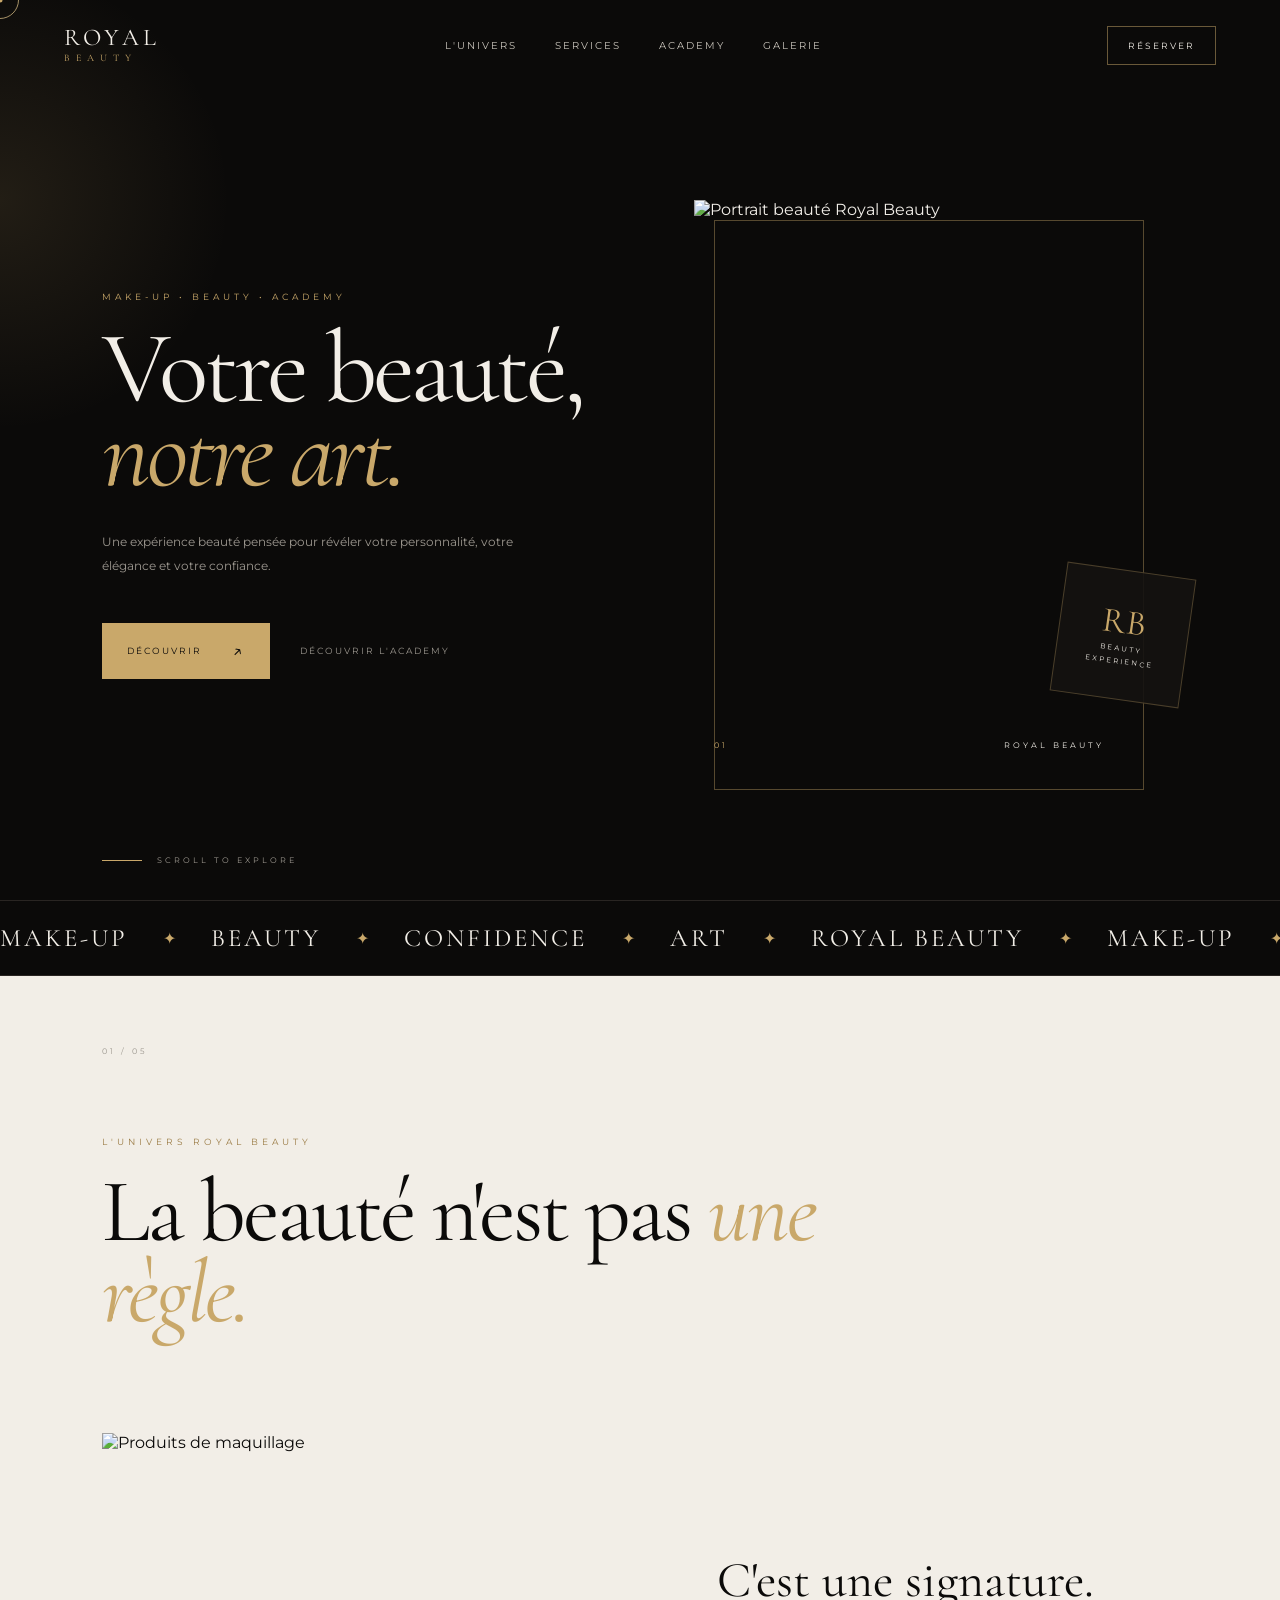
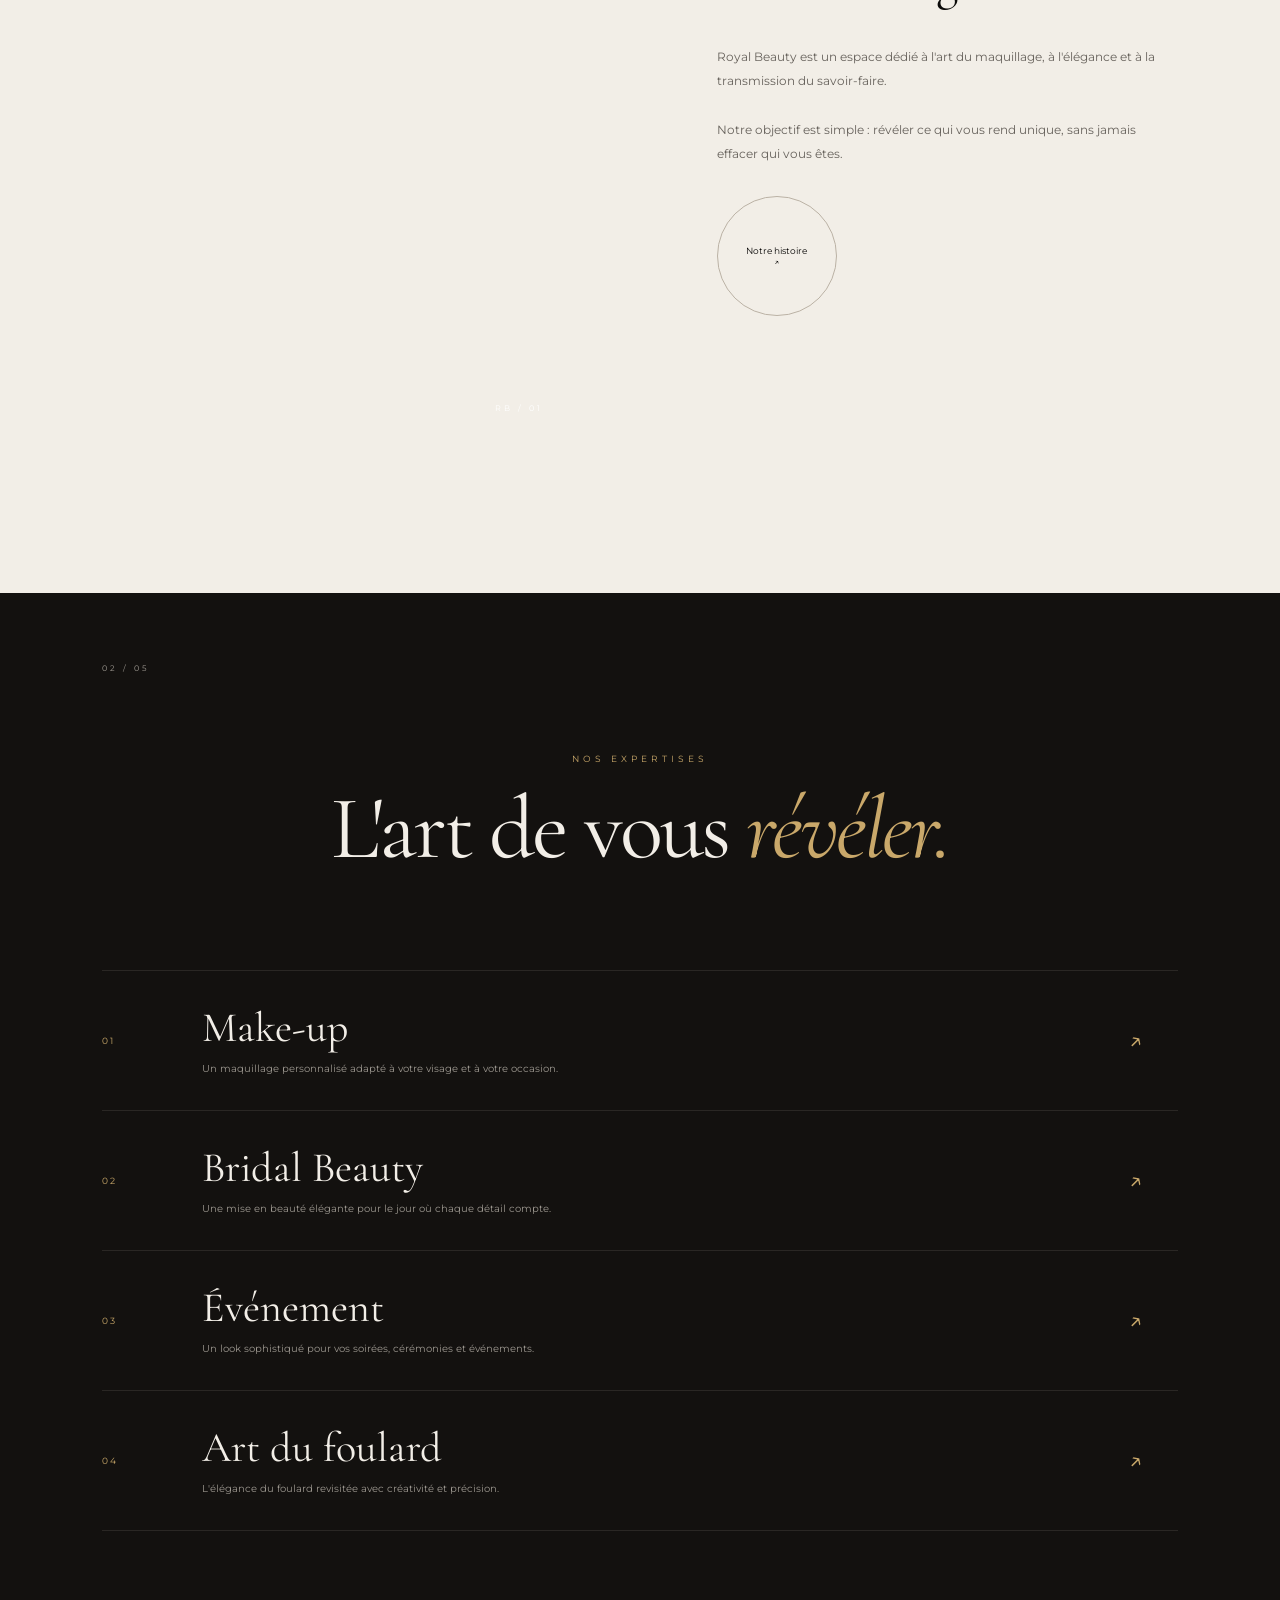
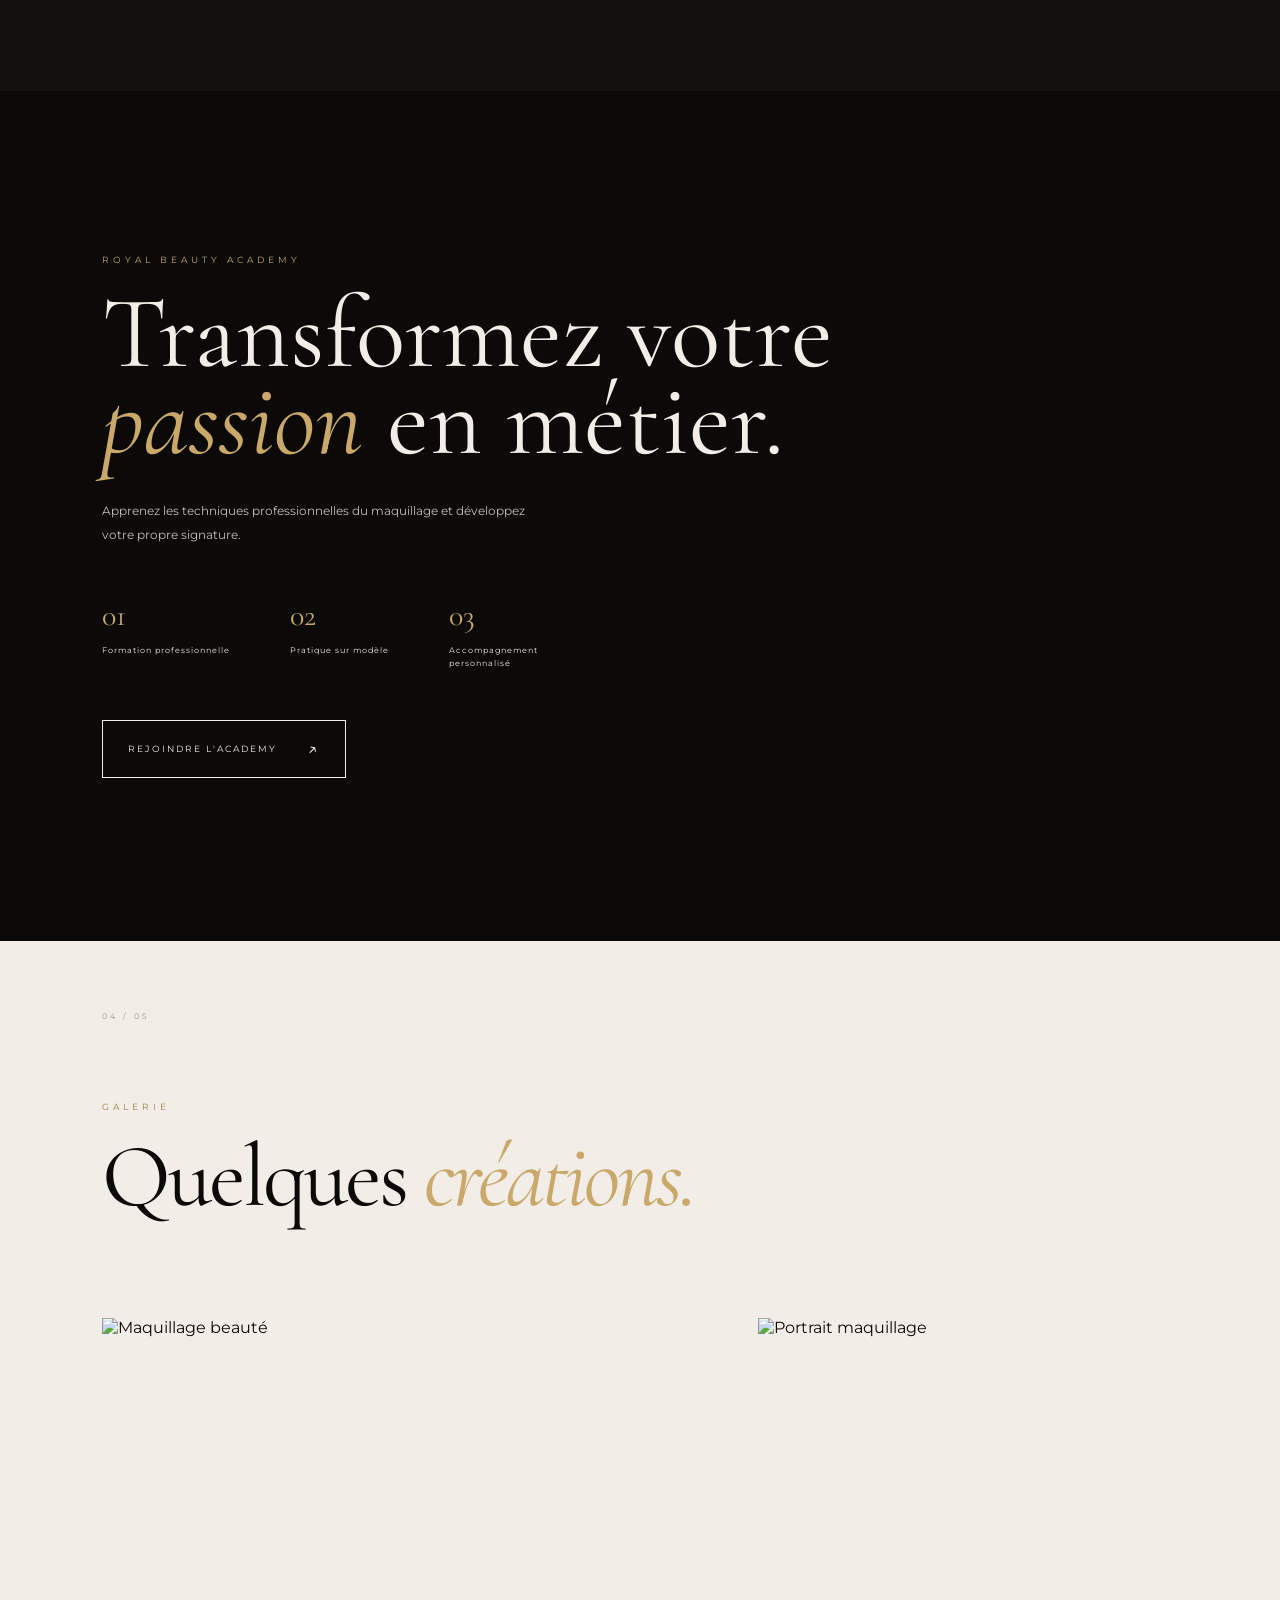
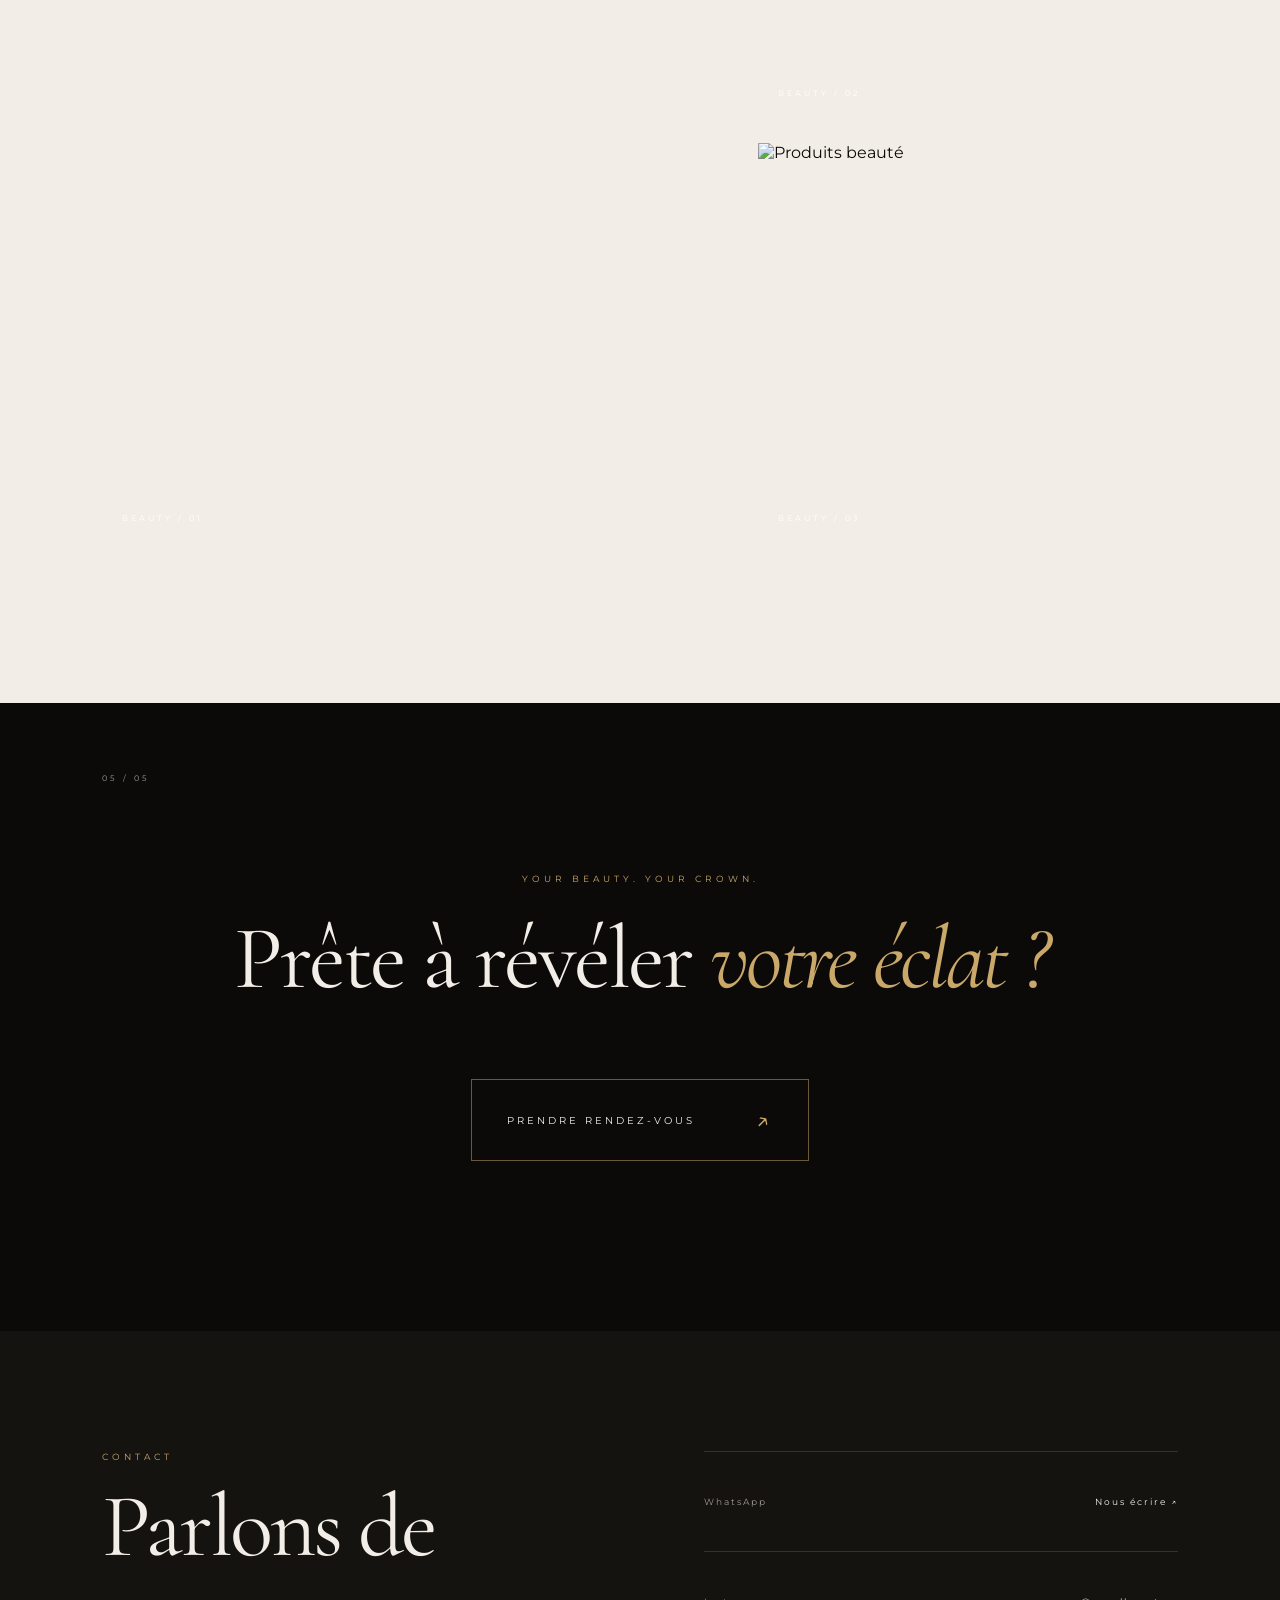
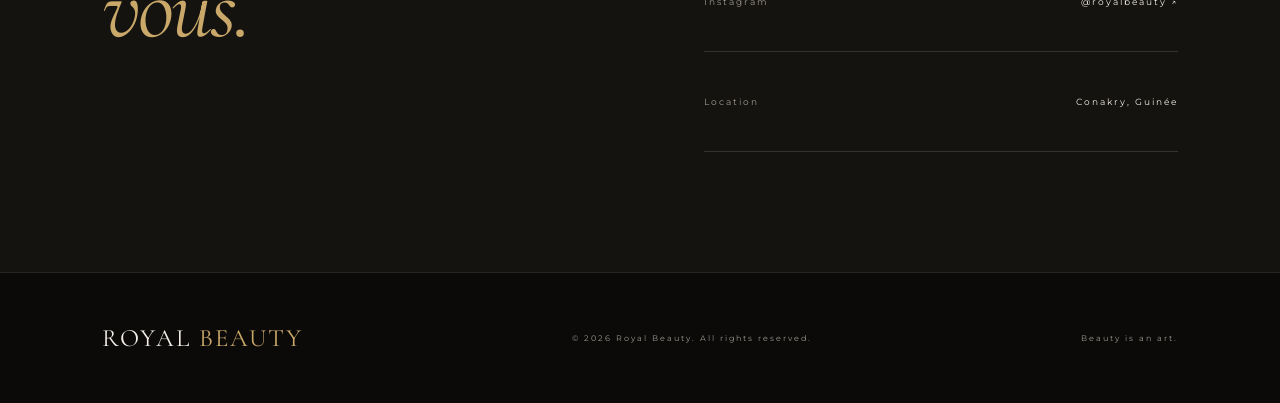
==== index.html @ 60457688 "Premier commit - Rouyal Beauty" ====
<!DOCTYPE html>
<html lang="fr">
<head>
    <meta charset="UTF-8">
    <meta name="viewport" content="width=device-width, initial-scale=1.0">

    <title>Royal Beauty — Beauty is an Art</title>
    <meta name="description" content="Royal Beauty — Make-up, beauté et formation professionnelle à Conakry.">

    <link rel="preconnect" href="https://fonts.googleapis.com">
    <link rel="preconnect" href="https://fonts.gstatic.com" crossorigin>

    <link href="https://fonts.googleapis.com/css2?family=Cormorant+Garamond:wght@400;500;600;700&family=Montserrat:wght@300;400;500;600&display=swap" rel="stylesheet">

    <link rel="stylesheet" href="style.css">
</head>

<body>

    <!-- CURSEUR -->
    <div class="cursor"></div>
    <div class="cursor-dot"></div>

    <!-- INTRO -->
    <div class="loader">
        <div class="loader-logo">ROYAL <span>BEAUTY</span></div>
        <div class="loader-line"></div>
        <p>BEAUTY IS AN ART</p>
    </div>

    <!-- NAVIGATION -->
    <header class="navbar">

        <a href="#home" class="logo">
            ROYAL
            <span>BEAUTY</span>
        </a>

        <nav>
            <a href="#univers">L'univers</a>
            <a href="#services">Services</a>
            <a href="#academy">Academy</a>
            <a href="#gallery">Galerie</a>
        </nav>

        <a href="#contact" class="nav-button">
            Réserver
        </a>

        <button class="menu-button" aria-label="Menu">
            <span></span>
            <span></span>
        </button>

    </header>

    <main>

        <!-- HERO -->
        <section class="hero" id="home">

            <div class="hero-glow"></div>

            <div class="hero-content">

                <p class="eyebrow">
                    MAKE-UP • BEAUTY • ACADEMY
                </p>

                <h1>
                    Votre beauté,
                    <em>notre art.</em>
                </h1>

                <p class="hero-description">
                    Une expérience beauté pensée pour révéler
                    votre personnalité, votre élégance et votre confiance.
                </p>

                <div class="hero-actions">
                    <a href="#services" class="button button-gold">
                        Découvrir
                        <span>↗</span>
                    </a>

                    <a href="#academy" class="text-link">
                        Découvrir l'Academy
                    </a>
                </div>

            </div>

            <div class="hero-visual">

                <div class="hero-image-wrapper">

                    <div class="image-frame"></div>

                    <img
                        src="https://images.unsplash.com/photo-1487412720507-e7ab37603c6f?auto=format&fit=crop&w=1200&q=85"
                        alt="Portrait beauté Royal Beauty"
                    >

                    <div class="image-label">
                        <span>01</span>
                        <span>ROYAL BEAUTY</span>
                    </div>

                </div>

                <div class="floating-card">
                    <span>RB</span>
                    <p>Beauty<br>Experience</p>
                </div>

            </div>

            <div class="scroll-indicator">
                <span></span>
                SCROLL TO EXPLORE
            </div>

        </section>


        <!-- MARQUEE -->
        <div class="marquee">

            <div class="marquee-track">
                <span>MAKE-UP</span>
                <i>✦</i>
                <span>BEAUTY</span>
                <i>✦</i>
                <span>CONFIDENCE</span>
                <i>✦</i>
                <span>ART</span>
                <i>✦</i>
                <span>ROYAL BEAUTY</span>
                <i>✦</i>

                <span>MAKE-UP</span>
                <i>✦</i>
                <span>BEAUTY</span>
                <i>✦</i>
                <span>CONFIDENCE</span>
                <i>✦</i>
                <span>ART</span>
                <i>✦</i>
            </div>

        </div>


        <!-- UNIVERS -->
        <section class="section universe" id="univers">

            <div class="section-number">01 / 05</div>

            <div class="section-heading">
                <p class="eyebrow">L'UNIVERS ROYAL BEAUTY</p>

                <h2>
                    La beauté n'est pas
                    <em>une règle.</em>
                </h2>
            </div>

            <div class="universe-grid">

                <div class="universe-image">
                    <img
                        src="https://images.unsplash.com/photo-1596462502278-27bfdc403348?auto=format&fit=crop&w=1000&q=85"
                        alt="Produits de maquillage"
                    >
                    <div class="image-number">RB / 01</div>
                </div>

                <div class="universe-text">

                    <p class="large-text">
                        C'est une signature.
                    </p>

                    <p>
                        Royal Beauty est un espace dédié à l'art du
                        maquillage, à l'élégance et à la transmission
                        du savoir-faire.
                    </p>

                    <p>
                        Notre objectif est simple : révéler ce qui vous
                        rend unique, sans jamais effacer qui vous êtes.
                    </p>

                    <a href="#contact" class="circle-link">
                        <span>Notre histoire</span>
                        ↗
                    </a>

                </div>

            </div>

        </section>


        <!-- SERVICES -->
        <section class="section services" id="services">

            <div class="section-number">02 / 05</div>

            <div class="section-heading centered">
                <p class="eyebrow">NOS EXPERTISES</p>

                <h2>
                    L'art de vous
                    <em>révéler.</em>
                </h2>
            </div>

            <div class="services-list">

                <article class="service">
                    <span class="service-number">01</span>

                    <div>
                        <h3>Make-up</h3>
                        <p>
                            Un maquillage personnalisé adapté à
                            votre visage et à votre occasion.
                        </p>
                    </div>

                    <span class="service-arrow">↗</span>
                </article>

                <article class="service">
                    <span class="service-number">02</span>

                    <div>
                        <h3>Bridal Beauty</h3>
                        <p>
                            Une mise en beauté élégante pour
                            le jour où chaque détail compte.
                        </p>
                    </div>

                    <span class="service-arrow">↗</span>
                </article>

                <article class="service">
                    <span class="service-number">03</span>

                    <div>
                        <h3>Événement</h3>
                        <p>
                            Un look sophistiqué pour vos soirées,
                            cérémonies et événements.
                        </p>
                    </div>

                    <span class="service-arrow">↗</span>
                </article>

                <article class="service">
                    <span class="service-number">04</span>

                    <div>
                        <h3>Art du foulard</h3>
                        <p>
                            L'élégance du foulard revisitée avec
                            créativité et précision.
                        </p>
                    </div>

                    <span class="service-arrow">↗</span>
                </article>

            </div>

        </section>


        <!-- ACADEMY -->
        <section class="academy" id="academy">

            <div class="academy-overlay"></div>

            <div class="academy-content">

                <p class="eyebrow">ROYAL BEAUTY ACADEMY</p>

                <h2>
                    Transformez votre
                    <em>passion</em> en métier.
                </h2>

                <p>
                    Apprenez les techniques professionnelles du
                    maquillage et développez votre propre signature.
                </p>

                <div class="academy-details">

                    <div>
                        <strong>01</strong>
                        <span>Formation professionnelle</span>
                    </div>

                    <div>
                        <strong>02</strong>
                        <span>Pratique sur modèle</span>
                    </div>

                    <div>
                        <strong>03</strong>
                        <span>Accompagnement personnalisé</span>
                    </div>

                </div>

                <a href="#contact" class="button button-light">
                    Rejoindre l'Academy
                    <span>↗</span>
                </a>

            </div>

        </section>


        <!-- GALERIE -->
        <section class="section gallery" id="gallery">

            <div class="section-number">04 / 05</div>

            <div class="section-heading">

                <p class="eyebrow">GALERIE</p>

                <h2>
                    Quelques
                    <em>créations.</em>
                </h2>

            </div>

            <div class="gallery-grid">

                <div class="gallery-item large">
                    <img
                        src="https://images.unsplash.com/photo-1526045478516-99145907023c?auto=format&fit=crop&w=1200&q=85"
                        alt="Maquillage beauté"
                    >
                    <span>BEAUTY / 01</span>
                </div>

                <div class="gallery-item">
                    <img
                        src="https://images.unsplash.com/photo-1487412912498-0447578fcca8?auto=format&fit=crop&w=800&q=85"
                        alt="Portrait maquillage"
                    >
                    <span>BEAUTY / 02</span>
                </div>

                <div class="gallery-item">
                    <img
                        src="https://images.unsplash.com/photo-1516975080664-ed2fc6a32937?auto=format&fit=crop&w=800&q=85"
                        alt="Produits beauté"
                    >
                    <span>BEAUTY / 03</span>
                </div>

            </div>

        </section>


        <!-- CTA -->
        <section class="final-cta">

            <div class="section-number">05 / 05</div>

            <p class="eyebrow">YOUR BEAUTY. YOUR CROWN.</p>

            <h2>
                Prête à révéler
                <em>votre éclat ?</em>
            </h2>

            <a href="#contact" class="huge-button">
                PRENDRE RENDEZ-VOUS
                <span>↗</span>
            </a>

        </section>


        <!-- CONTACT -->
        <section class="contact" id="contact">

            <div>

                <p class="eyebrow">CONTACT</p>

                <h2>
                    Parlons de
                    <em>vous.</em>
                </h2>

            </div>

            <div class="contact-info">

                <a href="https://wa.me/" class="contact-line">
                    <span>WhatsApp</span>
                    <strong>Nous écrire ↗</strong>
                </a>

                <a href="#" class="contact-line">
                    <span>Instagram</span>
                    <strong>@royalbeauty ↗</strong>
                </a>

                <div class="contact-line">
                    <span>Location</span>
                    <strong>Conakry, Guinée</strong>
                </div>

            </div>

        </section>

    </main>


    <!-- FOOTER -->
    <footer>

        <div class="footer-logo">
            ROYAL <span>BEAUTY</span>
        </div>

        <p>
            © 2026 Royal Beauty. All rights reserved.
        </p>

        <p>
            Beauty is an art.
        </p>

    </footer>


    <script src="script.js"></script>

</body>
</html>
---- style.css ----
/* =========================================
   ROYAL BEAUTY
   PREMIUM WEBSITE
========================================= */

:root {
    --black: #0b0a09;
    --black-soft: #13110f;
    --cream: #f2eee7;
    --gold: #c9a86a;
    --gold-light: #e5c98e;
    --gray: #9d9890;

    --serif: "Cormorant Garamond", serif;
    --sans: "Montserrat", sans-serif;
}

* {
    margin: 0;
    padding: 0;
    box-sizing: border-box;
}

html {
    scroll-behavior: smooth;
}

body {
    background: var(--black);
    color: var(--cream);
    font-family: var(--sans);
    overflow-x: hidden;
}

body.loaded {
    overflow-x: hidden;
}

img {
    width: 100%;
    display: block;
    object-fit: cover;
}

a {
    color: inherit;
    text-decoration: none;
}

button {
    font-family: inherit;
}


/* =========================================
   LOADER
========================================= */

.loader {
    position: fixed;
    inset: 0;
    background: var(--black);
    z-index: 9999;

    display: flex;
    flex-direction: column;
    justify-content: center;
    align-items: center;

    transition:
        opacity 1s ease,
        visibility 1s ease;
}

.loader.hidden {
    opacity: 0;
    visibility: hidden;
}

.loader-logo {
    font-family: var(--serif);
    font-size: clamp(40px, 7vw, 80px);
    letter-spacing: 8px;
}

.loader-logo span {
    color: var(--gold);
}

.loader-line {
    width: 0;
    height: 1px;
    background: var(--gold);
    margin: 25px 0;
    animation: loaderLine 1.5s ease forwards;
}

.loader p {
    font-size: 9px;
    letter-spacing: 5px;
    color: var(--gray);
}

@keyframes loaderLine {
    to {
        width: 180px;
    }
}


/* =========================================
   CURSOR
========================================= */

.cursor,
.cursor-dot {
    position: fixed;
    pointer-events: none;
    z-index: 10000;
    transform: translate(-50%, -50%);
}

.cursor {
    width: 38px;
    height: 38px;
    border: 1px solid rgba(229, 201, 142, .7);
    border-radius: 50%;
    transition:
        width .3s ease,
        height .3s ease,
        background .3s ease;
}

.cursor-dot {
    width: 5px;
    height: 5px;
    background: var(--gold);
    border-radius: 50%;
}

.cursor.active {
    width: 70px;
    height: 70px;
    background: rgba(201, 168, 106, .08);
}


/* =========================================
   NAVBAR
========================================= */

.navbar {
    position: fixed;
    top: 0;
    left: 0;

    width: 100%;
    height: 90px;

    padding: 0 5vw;

    display: flex;
    align-items: center;
    justify-content: space-between;

    z-index: 1000;

    transition:
        background .4s ease,
        backdrop-filter .4s ease;
}

.navbar.scrolled {
    background: rgba(11, 10, 9, .8);
    backdrop-filter: blur(15px);
}

.logo {
    font-family: var(--serif);
    font-size: 24px;
    letter-spacing: 4px;
    line-height: .8;
}

.logo span {
    display: block;
    font-size: 10px;
    letter-spacing: 6px;
    color: var(--gold);
    margin-top: 7px;
}

.navbar nav {
    display: flex;
    gap: 38px;
}

.navbar nav a {
    position: relative;
    font-size: 10px;
    letter-spacing: 2px;
    text-transform: uppercase;
    color: #c9c4bb;
}

.navbar nav a::after {
    content: "";
    position: absolute;
    left: 0;
    bottom: -8px;
    width: 0;
    height: 1px;
    background: var(--gold);
    transition: width .3s ease;
}

.navbar nav a:hover::after {
    width: 100%;
}

.nav-button {
    border: 1px solid rgba(201, 168, 106, .5);
    padding: 13px 20px;
    font-size: 9px;
    letter-spacing: 2px;
    text-transform: uppercase;
    transition: .3s;
}

.nav-button:hover {
    background: var(--gold);
    color: var(--black);
}

.menu-button {
    display: none;
    border: 0;
    background: none;
}

.menu-button span {
    display: block;
    width: 28px;
    height: 1px;
    background: var(--cream);
    margin: 7px;
}


/* =========================================
   HERO
========================================= */

.hero {
    position: relative;
    min-height: 100vh;
    padding: 140px 8vw 70px;

    display: grid;
    grid-template-columns: 1fr 1fr;
    align-items: center;

    overflow: hidden;
}

.hero-glow {
    position: absolute;
    width: 500px;
    height: 500px;
    border-radius: 50%;

    background: radial-gradient(
        circle,
        rgba(201, 168, 106, .12),
        transparent 65%
    );

    pointer-events: none;
    transform: translate(-50%, -50%);
}

.hero-content {
    position: relative;
    z-index: 2;
    max-width: 650px;
}

.eyebrow {
    font-size: 9px;
    letter-spacing: 4px;
    color: var(--gold);
    text-transform: uppercase;
}

.hero h1 {
    margin-top: 25px;

    font-family: var(--serif);
    font-size: clamp(70px, 8vw, 125px);
    font-weight: 400;
    line-height: .82;
    letter-spacing: -4px;
}

.hero h1 em,
h2 em {
    color: var(--gold);
    font-weight: 400;
}

.hero-description {
    max-width: 430px;
    margin-top: 35px;

    font-size: 12px;
    line-height: 2;
    color: var(--gray);
}

.hero-actions {
    margin-top: 45px;

    display: flex;
    align-items: center;
    gap: 30px;
}

.button {
    display: inline-flex;
    align-items: center;
    gap: 30px;

    padding: 17px 25px;

    font-size: 9px;
    letter-spacing: 2px;
    text-transform: uppercase;

    transition: .4s ease;
}

.button span {
    font-size: 18px;
}

.button-gold {
    background: var(--gold);
    color: var(--black);
}

.button-gold:hover {
    background: var(--gold-light);
    transform: translateY(-5px);
}

.text-link {
    font-size: 9px;
    letter-spacing: 2px;
    text-transform: uppercase;
    color: var(--gray);
}

.hero-visual {
    position: relative;
    display: flex;
    justify-content: center;
}

.hero-image-wrapper {
    position: relative;
    width: min(430px, 80%);
}

.hero-image-wrapper img {
    height: 570px;
    filter: saturate(.85);
}

.image-frame {
    position: absolute;
    inset: 20px -20px -20px 20px;
    border: 1px solid rgba(201, 168, 106, .4);
    z-index: -1;
}

.image-label {
    position: absolute;
    bottom: 20px;
    left: 20px;
    right: 20px;

    display: flex;
    justify-content: space-between;

    font-size: 8px;
    letter-spacing: 3px;
}

.image-label span:first-child {
    color: var(--gold);
}

.floating-card {
    position: absolute;
    bottom: 70px;
    right: -10px;

    width: 130px;
    height: 130px;

    background: rgba(20, 18, 16, .9);
    border: 1px solid rgba(201, 168, 106, .3);

    display: flex;
    flex-direction: column;
    justify-content: center;
    align-items: center;

    transform: rotate(8deg);
}

.floating-card span {
    font-family: var(--serif);
    font-size: 35px;
    color: var(--gold);
}

.floating-card p {
    text-align: center;
    font-size: 7px;
    letter-spacing: 2px;
    text-transform: uppercase;
    line-height: 1.8;
}

.scroll-indicator {
    position: absolute;
    bottom: 35px;
    left: 8vw;

    display: flex;
    align-items: center;
    gap: 15px;

    font-size: 8px;
    letter-spacing: 3px;
    color: var(--gray);
}

.scroll-indicator span {
    width: 40px;
    height: 1px;
    background: var(--gold);
}


/* =========================================
   MARQUEE
========================================= */

.marquee {
    border-top: 1px solid #292522;
    border-bottom: 1px solid #292522;

    padding: 22px 0;
    overflow: hidden;
}

.marquee-track {
    width: max-content;

    display: flex;
    align-items: center;
    gap: 35px;

    animation: marquee 25s linear infinite;
}

.marquee span {
    font-family: var(--serif);
    font-size: 25px;
    letter-spacing: 3px;
    white-space: nowrap;
}

.marquee i {
    color: var(--gold);
    font-style: normal;
}

@keyframes marquee {
    from {
        transform: translateX(0);
    }

    to {
        transform: translateX(-50%);
    }
}


/* =========================================
   SECTIONS
========================================= */

.section {
    position: relative;
    padding: 160px 8vw;
}

.section-number {
    position: absolute;
    top: 70px;
    left: 8vw;

    font-size: 8px;
    letter-spacing: 3px;
    color: var(--gray);
}

.section-heading {
    max-width: 750px;
}

.section-heading.centered {
    margin: auto;
    text-align: center;
}

.section-heading h2,
.final-cta h2,
.contact h2 {
    margin-top: 25px;

    font-family: var(--serif);
    font-size: clamp(55px, 7vw, 100px);
    font-weight: 400;
    line-height: .9;
    letter-spacing: -3px;
}


/* =========================================
   UNIVERSE
========================================= */

.universe {
    background: var(--cream);
    color: var(--black);
}

.universe .eyebrow {
    color: #9b7c45;
}

.universe-grid {
    margin-top: 100px;

    display: grid;
    grid-template-columns: 1fr 1fr;
    gap: 12vw;
    align-items: center;
}

.universe-image {
    position: relative;
}

.universe-image img {
    height: 600px;
}

.image-number {
    position: absolute;
    bottom: 20px;
    right: 20px;

    color: white;
    font-size: 8px;
    letter-spacing: 3px;
}

.universe-text {
    max-width: 450px;
}

.large-text {
    font-family: var(--serif);
    font-size: 50px;
    margin-bottom: 35px;
}

.universe-text > p:not(.large-text) {
    font-size: 12px;
    line-height: 2;
    color: #67625c;
    margin-bottom: 25px;
}

.circle-link {
    margin-top: 30px;

    width: 120px;
    height: 120px;
    border-radius: 50%;

    border: 1px solid #bbb2a5;

    display: flex;
    flex-direction: column;
    align-items: center;
    justify-content: center;

    font-size: 9px;
    text-align: center;

    transition: .4s;
}

.circle-link:hover {
    background: var(--black);
    color: var(--cream);
    border-color: var(--black);
}


/* =========================================
   SERVICES
========================================= */

.services {
    background: var(--black-soft);
}

.services-list {
    margin-top: 100px;
    border-top: 1px solid #2a2724;
}

.service {
    min-height: 140px;

    border-bottom: 1px solid #2a2724;

    display: grid;
    grid-template-columns: 100px 1fr 50px;
    align-items: center;

    transition: .4s ease;
}

.service:hover {
    padding-left: 25px;
    background: rgba(201, 168, 106, .04);
}

.service-number {
    color: var(--gold);
    font-size: 9px;
    letter-spacing: 2px;
}

.service h3 {
    font-family: var(--serif);
    font-size: 42px;
    font-weight: 400;
}

.service p {
    max-width: 400px;
    margin-top: 7px;

    color: var(--gray);
    font-size: 10px;
    line-height: 1.8;
}

.service-arrow {
    font-size: 25px;
    color: var(--gold);

    transition: transform .4s;
}

.service:hover .service-arrow {
    transform: rotate(45deg);
}


/* =========================================
   ACADEMY
========================================= */

.academy {
    position: relative;
    min-height: 850px;

    display: flex;
    align-items: center;

    background:
        linear-gradient(
            90deg,
            rgba(11,10,9,.95),
            rgba(11,10,9,.4)
        ),
        url("https://images.unsplash.com/photo-1522337360788-8b13dee7a37e?auto=format&fit=crop&w=2000&q=85")
        center / cover fixed;
}

.academy-content {
    position: relative;
    z-index: 2;

    width: 80vw;
    max-width: 900px;

    margin-left: 8vw;
}

.academy h2 {
    margin-top: 25px;

    font-family: var(--serif);
    font-size: clamp(60px, 8vw, 110px);
    line-height: .85;
    font-weight: 400;
}

.academy-content > p:not(.eyebrow) {
    max-width: 450px;
    margin-top: 35px;

    font-size: 12px;
    line-height: 2;
    color: #c3beb7;
}

.academy-details {
    display: flex;
    gap: 60px;
    margin: 50px 0;
}

.academy-details div {
    display: flex;
    flex-direction: column;
    gap: 10px;
}

.academy-details strong {
    color: var(--gold);
    font-family: var(--serif);
    font-size: 30px;
    font-weight: 400;
}

.academy-details span {
    max-width: 130px;
    font-size: 8px;
    letter-spacing: 1px;
    line-height: 1.6;
}

.button-light {
    border: 1px solid var(--cream);
}

.button-light:hover {
    background: var(--cream);
    color: var(--black);
}


/* =========================================
   GALLERY
========================================= */

.gallery {
    background: var(--cream);
    color: var(--black);
}

.gallery .eyebrow {
    color: #9b7c45;
}

.gallery-grid {
    margin-top: 100px;

    display: grid;
    grid-template-columns: 1.5fr 1fr;
    gap: 25px;
}

.gallery-item {
    position: relative;
    overflow: hidden;
}

.gallery-item.large {
    grid-row: span 2;
}

.gallery-item img {
    height: 400px;
    transition: transform 1s cubic-bezier(.2,.7,.2,1);
}

.gallery-item.large img {
    height: 825px;
}

.gallery-item:hover img {
    transform: scale(1.06);
}

.gallery-item span {
    position: absolute;
    left: 20px;
    bottom: 20px;

    color: white;
    font-size: 8px;
    letter-spacing: 3px;
}


/* =========================================
   FINAL CTA
========================================= */

.final-cta {
    position: relative;
    padding: 170px 8vw;
    text-align: center;
    overflow: hidden;
}

.final-cta .section-number {
    left: 8vw;
}

.final-cta .eyebrow {
    margin-bottom: 35px;
}

.final-cta h2 {
    max-width: 1000px;
    margin: auto;
}

.huge-button {
    display: inline-flex;
    align-items: center;
    gap: 60px;

    margin-top: 80px;
    padding: 25px 35px;

    border: 1px solid rgba(201,168,106,.5);

    font-size: 10px;
    letter-spacing: 3px;

    transition: .5s;
}

.huge-button span {
    color: var(--gold);
    font-size: 25px;
}

.huge-button:hover {
    background: var(--gold);
    color: var(--black);
}


/* =========================================
   CONTACT
========================================= */

.contact {
    padding: 120px 8vw;

    background: #151310;

    display: grid;
    grid-template-columns: 1fr 1fr;
    gap: 10vw;
}

.contact-info {
    border-top: 1px solid #35312c;
}

.contact-line {
    min-height: 100px;

    border-bottom: 1px solid #35312c;

    display: flex;
    justify-content: space-between;
    align-items: center;

    font-size: 9px;
    letter-spacing: 2px;
}

.contact-line span {
    color: var(--gray);
}

.contact-line strong {
    font-weight: 400;
}

.contact-line:hover strong {
    color: var(--gold);
}


/* =========================================
   FOOTER
========================================= */

footer {
    padding: 50px 8vw;

    display: flex;
    justify-content: space-between;
    align-items: center;

    border-top: 1px solid #292522;

    color: var(--gray);
    font-size: 8px;
    letter-spacing: 2px;
}

.footer-logo {
    font-family: var(--serif);
    font-size: 25px;
    color: var(--cream);
}

.footer-logo span {
    color: var(--gold);
}


/* =========================================
   REVEAL ANIMATION
========================================= */

.reveal {
    opacity: 0;
    transform: translateY(50px);

    transition:
        opacity 1s ease,
        transform 1s ease;
}

.reveal.visible {
    opacity: 1;
    transform: translateY(0);
}


/* =========================================
   RESPONSIVE
========================================= */

@media (max-width: 900px) {

    .cursor,
    .cursor-dot {
        display: none;
    }

    .navbar {
        height: 75px;
    }

    .navbar nav,
    .nav-button {
        display: none;
    }

    .menu-button {
        display: block;
    }

    .hero {
        min-height: auto;
        padding-top: 140px;
        padding-bottom: 100px;

        grid-template-columns: 1fr;
        gap: 70px;
    }

    .hero h1 {
        font-size: clamp(65px, 17vw, 100px);
    }

    .hero-visual {
        justify-content: center;
    }

    .hero-image-wrapper {
        width: 85%;
    }

    .hero-image-wrapper img {
        height: 500px;
    }

    .scroll-indicator {
        display: none;
    }

    .section {
        padding: 120px 7vw;
    }

    .section-number {
        top: 50px;
        left: 7vw;
    }

    .universe-grid {
        grid-template-columns: 1fr;
        gap: 70px;
        margin-top: 70px;
    }

    .universe-image img {
        height: 500px;
    }

    .service {
        grid-template-columns: 50px 1fr 30px;
    }

    .service h3 {
        font-size: 34px;
    }

    .academy {
        min-height: 750px;
        background-attachment: scroll;
    }

    .academy-content {
        margin-left: 7vw;
        width: 85vw;
    }

    .academy-details {
        gap: 25px;
        flex-wrap: wrap;
    }

    .gallery-grid {
        grid-template-columns: 1fr;
    }

    .gallery-item.large {
        grid-row: auto;
    }

    .gallery-item.large img,
    .gallery-item img {
        height: 550px;
    }

    .contact {
        grid-template-columns: 1fr;
        gap: 60px;
    }

    footer {
        flex-direction: column;
        gap: 25px;
        text-align: center;
    }
}


@media (max-width: 550px) {

    .hero {
        padding-left: 6vw;
        padding-right: 6vw;
    }

    .hero h1 {
        font-size: 68px;
        letter-spacing: -2px;
    }

    .hero-description {
        font-size: 11px;
    }

    .hero-actions {
        flex-direction: column;
        align-items: flex-start;
    }

    .hero-image-wrapper img {
        height: 440px;
    }

    .floating-card {
        width: 105px;
        height: 105px;
        right: -5px;
    }

    .section-heading h2,
    .final-cta h2,
    .contact h2 {
        font-size: 60px;
    }

    .service {
        min-height: 160px;
        grid-template-columns: 35px 1fr 25px;
    }

    .service h3 {
        font-size: 30px;
    }

    .service p {
        font-size: 9px;
        padding-right: 10px;
    }

    .academy h2 {
        font-size: 65px;
    }

    .academy-details {
        flex-direction: column;
        gap: 20px;
    }

    .huge-button {
        gap: 20px;
        width: 100%;
        justify-content: space-between;
        font-size: 8px;
    }

    .contact {
        padding: 100px 7vw;
    }
}
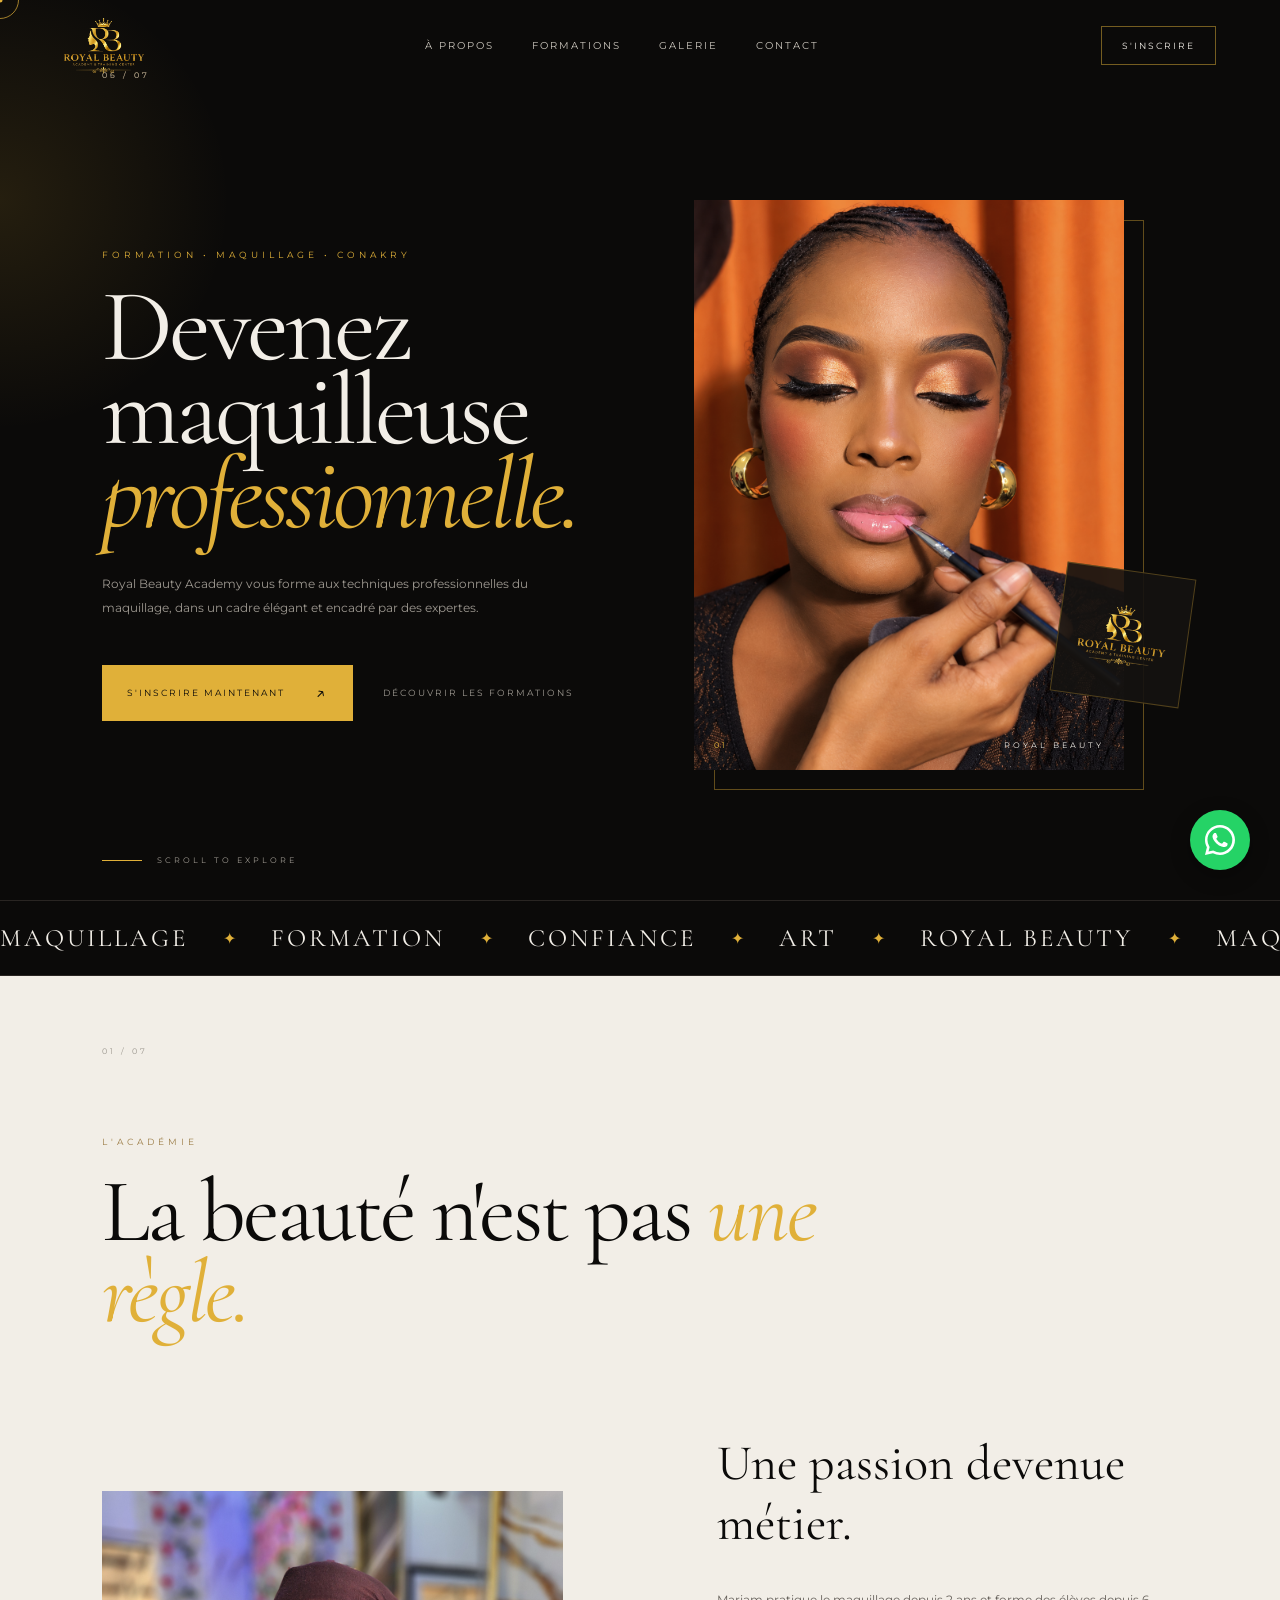
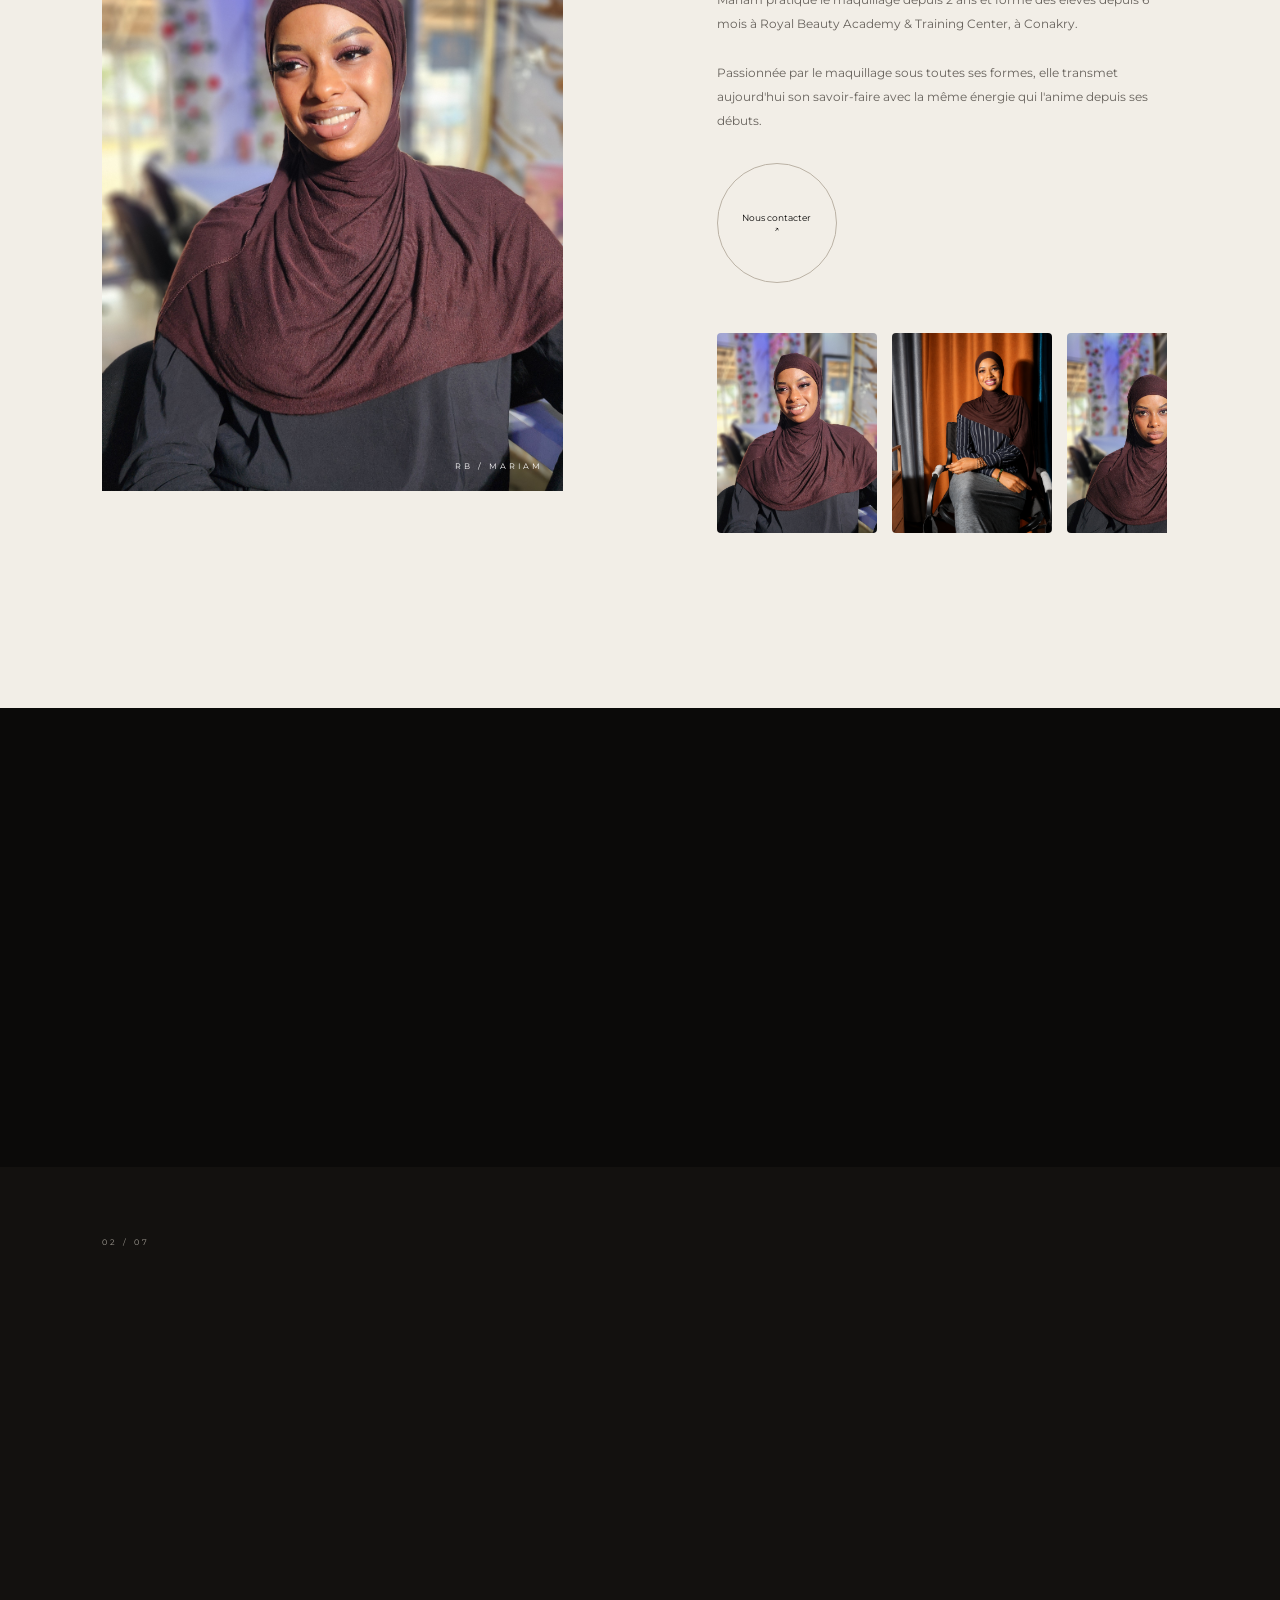
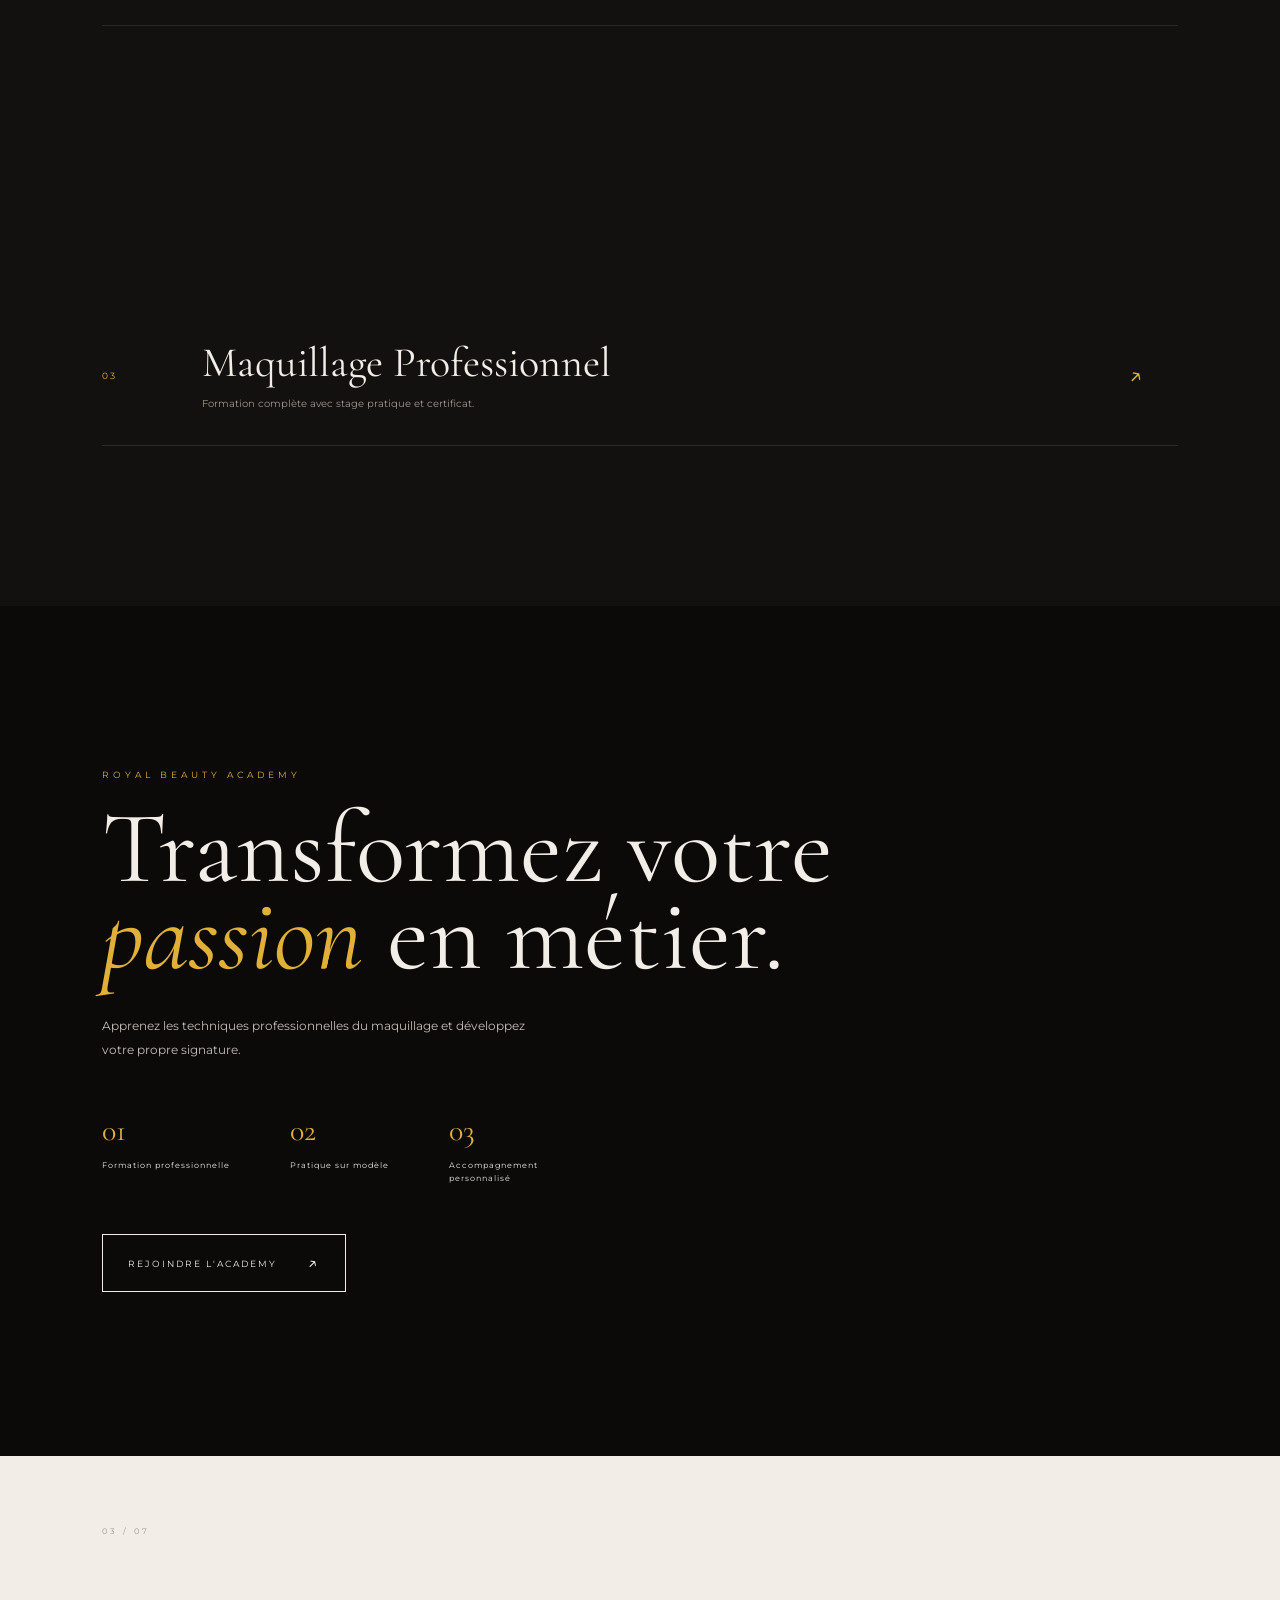
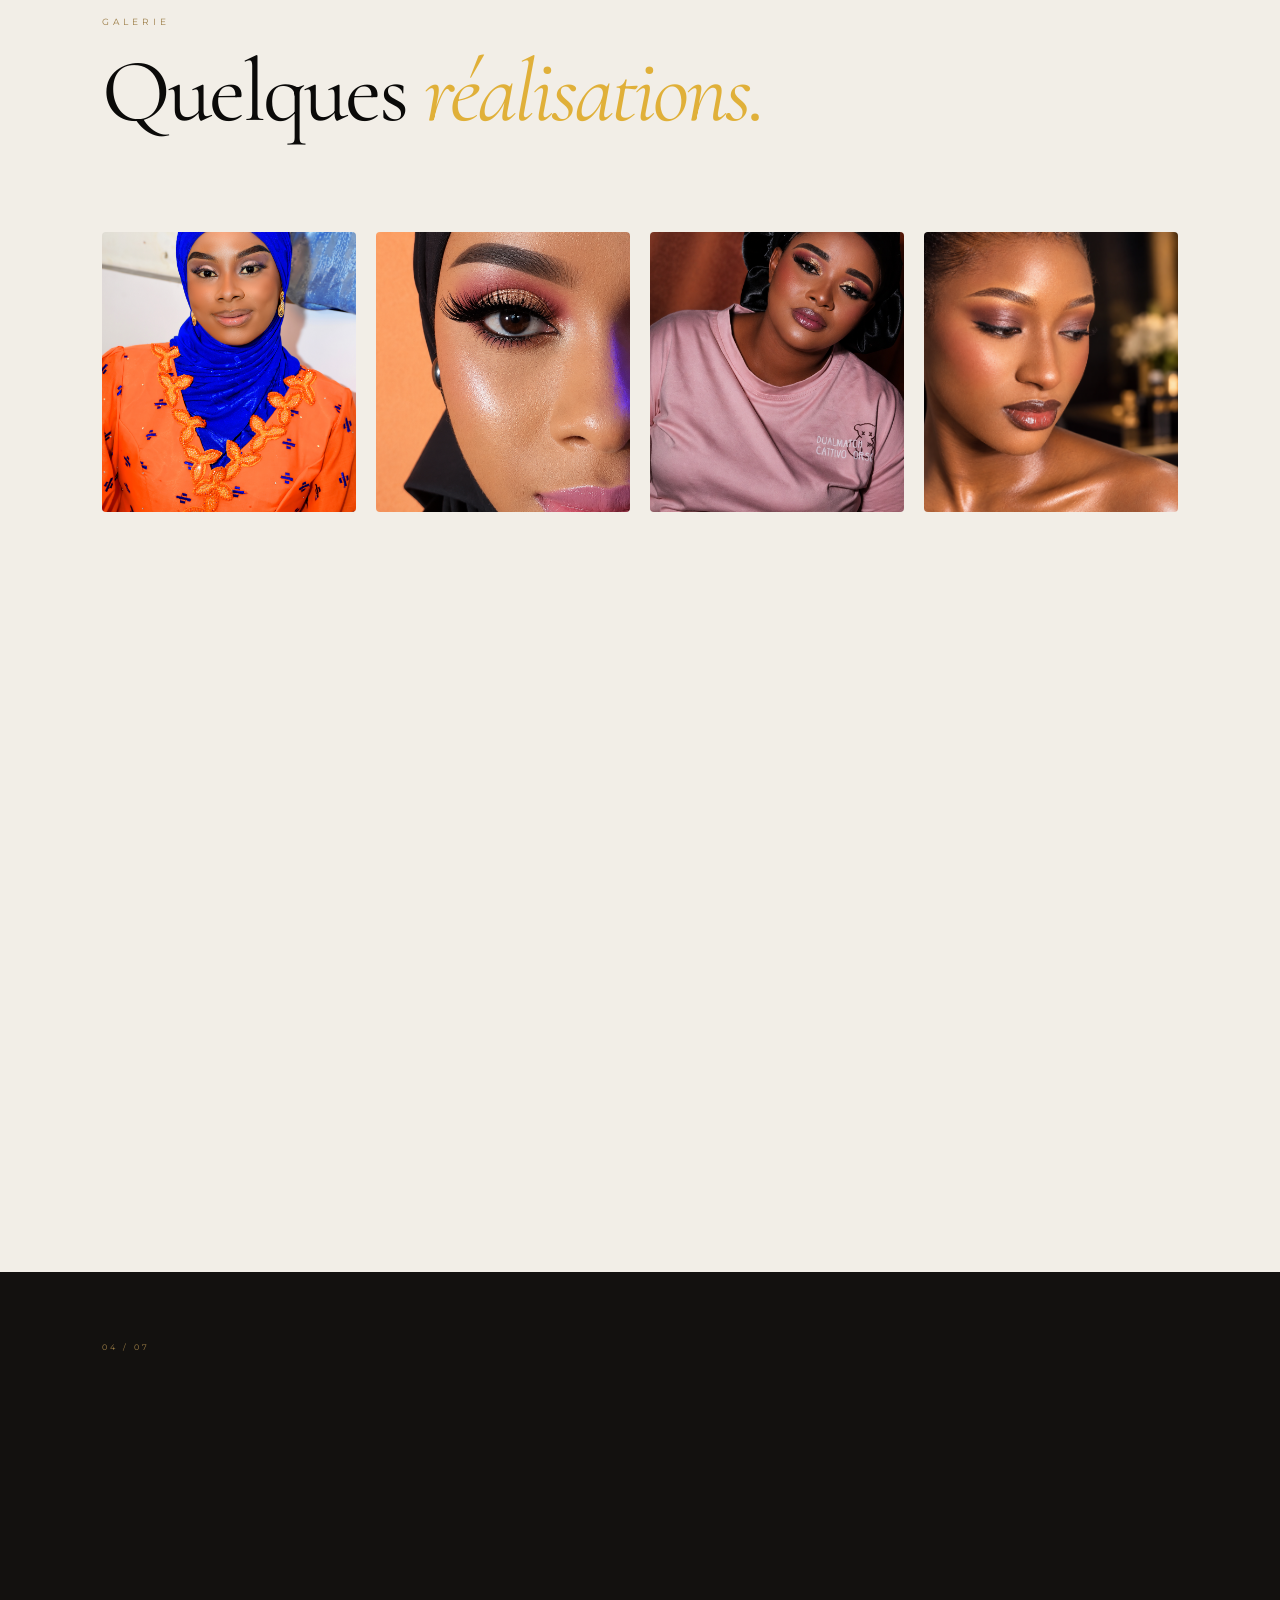
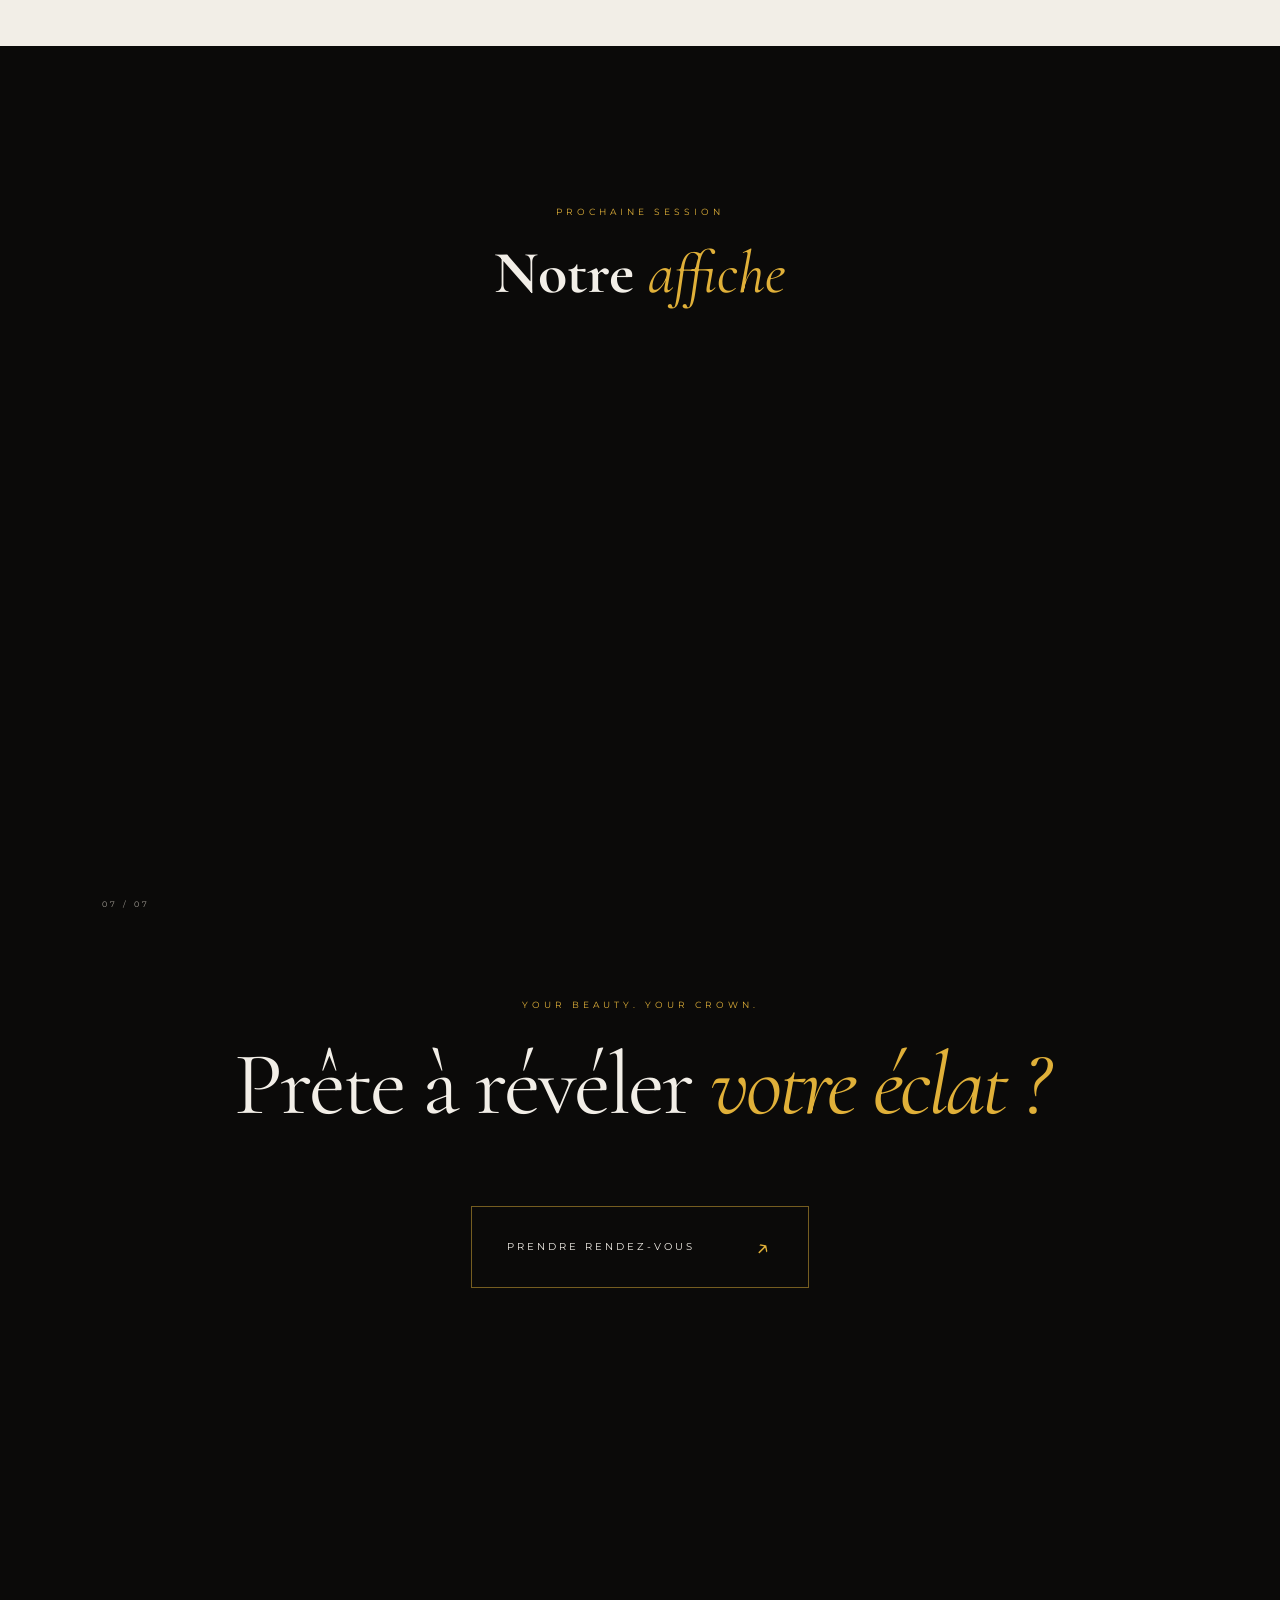
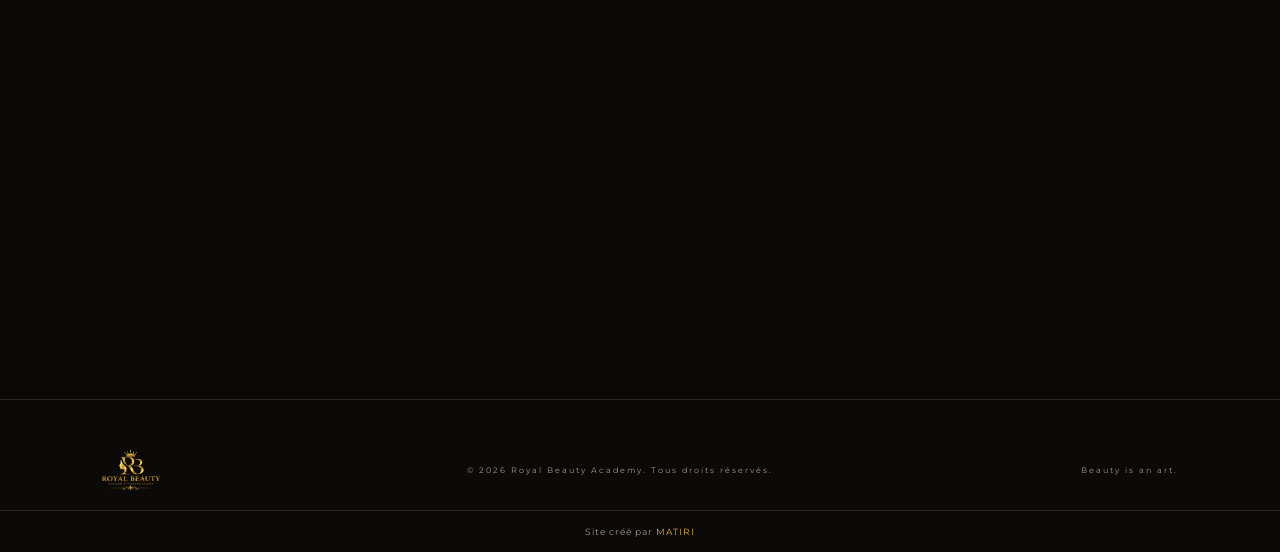
==== commit 1abae65e: "Royal Beauty V2" ====
--- a/index.html
+++ b/index.html
@@ -4,161 +4,119 @@
     <meta charset="UTF-8">
     <meta name="viewport" content="width=device-width, initial-scale=1.0">
 
-    <title>Royal Beauty — Beauty is an Art</title>
-    <meta name="description" content="Royal Beauty — Make-up, beauté et formation professionnelle à Conakry.">
+    <title>Royal Beauty Academy — Beauty is an Art</title>
+    <meta name="description" content="Royal Beauty Academy — Formation professionnelle en maquillage à Conakry, Koloma/Bomboly.">
 
     <link rel="preconnect" href="https://fonts.googleapis.com">
     <link rel="preconnect" href="https://fonts.gstatic.com" crossorigin>
-
     <link href="https://fonts.googleapis.com/css2?family=Cormorant+Garamond:wght@400;500;600;700&family=Montserrat:wght@300;400;500;600&display=swap" rel="stylesheet">
 
     <link rel="stylesheet" href="style.css">
 </head>
-
 <body>
 
-    <!-- CURSEUR -->
     <div class="cursor"></div>
     <div class="cursor-dot"></div>
 
-    <!-- INTRO -->
     <div class="loader">
         <div class="loader-logo">ROYAL <span>BEAUTY</span></div>
         <div class="loader-line"></div>
         <p>BEAUTY IS AN ART</p>
     </div>
 
-    <!-- NAVIGATION -->
     <header class="navbar">
-
         <a href="#home" class="logo">
-            ROYAL
-            <span>BEAUTY</span>
+            <img src="images/logo.png" alt="Royal Beauty Academy">
         </a>
 
         <nav>
-            <a href="#univers">L'univers</a>
-            <a href="#services">Services</a>
-            <a href="#academy">Academy</a>
+            <a href="#univers">À propos</a>
+            <a href="#services">Formations</a>
             <a href="#gallery">Galerie</a>
+            <a href="#contact">Contact</a>
         </nav>
 
-        <a href="#contact" class="nav-button">
-            Réserver
+        <a href="https://wa.me/224621996695" class="nav-button" target="_blank">
+            S'inscrire
         </a>
 
         <button class="menu-button" aria-label="Menu">
             <span></span>
             <span></span>
         </button>
-
     </header>
 
     <main>
 
         <!-- HERO -->
         <section class="hero" id="home">
-
             <div class="hero-glow"></div>
 
             <div class="hero-content">
-
-                <p class="eyebrow">
-                    MAKE-UP • BEAUTY • ACADEMY
+                <p class="eyebrow">FORMATION • MAQUILLAGE • CONAKRY</p>
+
+                <h1>
+                    Devenez maquilleuse
+                    <em>professionnelle.</em>
+                </h1>
+
+                <p class="hero-description">
+                    Royal Beauty Academy vous forme aux techniques professionnelles
+                    du maquillage, dans un cadre élégant et encadré par des expertes.
                 </p>
 
-                <h1>
-                    Votre beauté,
-                    <em>notre art.</em>
-                </h1>
-
-                <p class="hero-description">
-                    Une expérience beauté pensée pour révéler
-                    votre personnalité, votre élégance et votre confiance.
-                </p>
-
                 <div class="hero-actions">
-                    <a href="#services" class="button button-gold">
-                        Découvrir
+                    <a href="https://wa.me/224621996695" class="button button-gold" target="_blank">
+                        S'inscrire maintenant
                         <span>↗</span>
                     </a>
-
-                    <a href="#academy" class="text-link">
-                        Découvrir l'Academy
+                    <a href="#services" class="text-link">
+                        Découvrir les formations
                     </a>
                 </div>
-
             </div>
 
             <div class="hero-visual">
-
                 <div class="hero-image-wrapper">
-
                     <div class="image-frame"></div>
-
-                    <img
-                        src="https://images.unsplash.com/photo-1487412720507-e7ab37603c6f?auto=format&fit=crop&w=1200&q=85"
-                        alt="Portrait beauté Royal Beauty"
-                    >
-
+                    <img src="images/hero-01.jpg" alt="Formation maquillage Royal Beauty Academy">
                     <div class="image-label">
                         <span>01</span>
                         <span>ROYAL BEAUTY</span>
                     </div>
-
                 </div>
 
                 <div class="floating-card">
-                    <span>RB</span>
-                    <p>Beauty<br>Experience</p>
-                </div>
-
+                    <img src="images/logo.png" alt="Royal Beauty Academy">
+                </div>
             </div>
 
             <div class="scroll-indicator">
                 <span></span>
                 SCROLL TO EXPLORE
             </div>
-
-        </section>
-
-
-        <!-- MARQUEE -->
+        </section>
+
         <div class="marquee">
-
             <div class="marquee-track">
-                <span>MAKE-UP</span>
-                <i>✦</i>
-                <span>BEAUTY</span>
-                <i>✦</i>
-                <span>CONFIDENCE</span>
-                <i>✦</i>
-                <span>ART</span>
-                <i>✦</i>
-                <span>ROYAL BEAUTY</span>
-                <i>✦</i>
-
-                <span>MAKE-UP</span>
-                <i>✦</i>
-                <span>BEAUTY</span>
-                <i>✦</i>
-                <span>CONFIDENCE</span>
-                <i>✦</i>
-                <span>ART</span>
-                <i>✦</i>
-            </div>
-
+                <span>MAQUILLAGE</span><i>✦</i>
+                <span>FORMATION</span><i>✦</i>
+                <span>CONFIANCE</span><i>✦</i>
+                <span>ART</span><i>✦</i>
+                <span>ROYAL BEAUTY</span><i>✦</i>
+                <span>MAQUILLAGE</span><i>✦</i>
+                <span>FORMATION</span><i>✦</i>
+                <span>CONFIANCE</span><i>✦</i>
+                <span>ART</span><i>✦</i>
+            </div>
         </div>
 
-
-        <!-- UNIVERS -->
+        <!-- À PROPOS DE MARIAM -->
         <section class="section universe" id="univers">
-
-            <div class="section-number">01 / 05</div>
+            <div class="section-number">01 / 07</div>
 
             <div class="section-heading">
-                <p class="eyebrow">L'UNIVERS ROYAL BEAUTY</p>
-
+                <p class="eyebrow">L'ACADÉMIE</p>
                 <h2>
                     La beauté n'est pas
                     <em>une règle.</em>
@@ -166,291 +124,314 @@
             </div>
 
             <div class="universe-grid">
-
                 <div class="universe-image">
-                    <img
-                        src="https://images.unsplash.com/photo-1596462502278-27bfdc403348?auto=format&fit=crop&w=1000&q=85"
-                        alt="Produits de maquillage"
-                    >
-                    <div class="image-number">RB / 01</div>
+                    <img src="images/mariam-01.jpg" alt="Mariam, fondatrice de Royal Beauty Academy">
+                    <div class="image-number">RB / MARIAM</div>
                 </div>
 
                 <div class="universe-text">
-
-                    <p class="large-text">
-                        C'est une signature.
+                    <p class="large-text">Une passion devenue métier.</p>
+                    <p>
+                        Mariam pratique le maquillage depuis 2 ans et forme des élèves
+                        depuis 6 mois à Royal Beauty Academy & Training Center, à Conakry.
                     </p>
-
                     <p>
-                        Royal Beauty est un espace dédié à l'art du
-                        maquillage, à l'élégance et à la transmission
-                        du savoir-faire.
+                        Passionnée par le maquillage sous toutes ses formes, elle
+                        transmet aujourd'hui son savoir-faire avec la même énergie
+                        qui l'anime depuis ses débuts.
                     </p>
-
-                    <p>
-                        Notre objectif est simple : révéler ce qui vous
-                        rend unique, sans jamais effacer qui vous êtes.
-                    </p>
-
                     <a href="#contact" class="circle-link">
-                        <span>Notre histoire</span>
+                        <span>Nous contacter</span>
                         ↗
                     </a>
 
-                </div>
-
-            </div>
-
-        </section>
-
-
-        <!-- SERVICES -->
+                    <div class="mariam-gallery">
+                        <img src="images/mariam-01.jpg" alt="Mariam">
+                        <img src="images/mariam-02.jpg" alt="Mariam">
+                        <img src="images/mariam-03.jpg" alt="Mariam">
+                        <img src="images/mariam-04.jpg" alt="Mariam">
+                        <img src="images/mariam-05.jpg" alt="Mariam">
+                        <img src="images/mariam-06.jpg" alt="Mariam">
+                        <img src="images/mariam-07.jpg" alt="Mariam">
+                    </div>
+                </div>
+            </div>
+        </section>
+
+        <!-- PROCHAINE SESSION -->
+        <section class="session-banner" id="session">
+            <p class="eyebrow">PROCHAINE SESSION</p>
+            <h2>Make-up <em>Professionnel</em></h2>
+
+            <div class="session-details">
+                <div class="session-item">
+                    <strong>1er Octobre 2026</strong>
+                    <span>Date de début</span>
+                </div>
+                <div class="session-item">
+                    <strong>2 mois</strong>
+                    <span>Durée</span>
+                </div>
+                <div class="session-item">
+                    <strong>Mar. → Dim.</strong>
+                    <span>Jours de formation</span>
+                </div>
+                <div class="session-item">
+                    <strong>Koloma/Bomboly</strong>
+                    <span>Près de la pharmacie TOBO</span>
+                </div>
+                <div class="session-item">
+                    <strong>250 000 GNF</strong>
+                    <span>Participation</span>
+                </div>
+                <div class="session-item">
+                    <strong>50 000 GNF</strong>
+                    <span>Inscription</span>
+                </div>
+            </div>
+
+            <a href="https://wa.me/224621996695" class="button button-gold" target="_blank">
+                Réserver ma place
+                <span>↗</span>
+            </a>
+        </section>
+
+        <!-- FORMATIONS -->
         <section class="section services" id="services">
-
-            <div class="section-number">02 / 05</div>
+            <div class="section-number">02 / 07</div>
 
             <div class="section-heading centered">
-                <p class="eyebrow">NOS EXPERTISES</p>
-
-                <h2>
-                    L'art de vous
-                    <em>révéler.</em>
+                <p class="eyebrow">NOS FORMATIONS</p>
+                <h2>
+                    Apprenez. Pratiquez.
+                    <em>Progressez.</em>
                 </h2>
             </div>
 
             <div class="services-list">
-
                 <article class="service">
                     <span class="service-number">01</span>
-
-                    <div>
-                        <h3>Make-up</h3>
-                        <p>
-                            Un maquillage personnalisé adapté à
-                            votre visage et à votre occasion.
-                        </p>
-                    </div>
-
+                    <div>
+                        <h3>Maquillage Débutant</h3>
+                        <p>Apprends les bases : préparation de peau, teint, yeux, lèvres.</p>
+                    </div>
                     <span class="service-arrow">↗</span>
                 </article>
 
                 <article class="service">
                     <span class="service-number">02</span>
-
-                    <div>
-                        <h3>Bridal Beauty</h3>
-                        <p>
-                            Une mise en beauté élégante pour
-                            le jour où chaque détail compte.
-                        </p>
-                    </div>
-
+                    <div>
+                        <h3>Maquillage Avancé</h3>
+                        <p>Contouring, maquillage de mariée, maquillage de soirée.</p>
+                    </div>
                     <span class="service-arrow">↗</span>
                 </article>
 
                 <article class="service">
                     <span class="service-number">03</span>
-
-                    <div>
-                        <h3>Événement</h3>
-                        <p>
-                            Un look sophistiqué pour vos soirées,
-                            cérémonies et événements.
-                        </p>
-                    </div>
-
+                    <div>
+                        <h3>Maquillage Professionnel</h3>
+                        <p>Formation complète avec stage pratique et certificat.</p>
+                    </div>
                     <span class="service-arrow">↗</span>
                 </article>
-
-                <article class="service">
-                    <span class="service-number">04</span>
-
-                    <div>
-                        <h3>Art du foulard</h3>
-                        <p>
-                            L'élégance du foulard revisitée avec
-                            créativité et précision.
-                        </p>
-                    </div>
-
-                    <span class="service-arrow">↗</span>
-                </article>
-
-            </div>
-
-        </section>
-
+            </div>
+        </section>
 
         <!-- ACADEMY -->
         <section class="academy" id="academy">
-
             <div class="academy-overlay"></div>
 
             <div class="academy-content">
-
                 <p class="eyebrow">ROYAL BEAUTY ACADEMY</p>
-
                 <h2>
                     Transformez votre
                     <em>passion</em> en métier.
                 </h2>
-
                 <p>
-                    Apprenez les techniques professionnelles du
-                    maquillage et développez votre propre signature.
+                    Apprenez les techniques professionnelles du maquillage
+                    et développez votre propre signature.
                 </p>
 
                 <div class="academy-details">
-
                     <div>
                         <strong>01</strong>
                         <span>Formation professionnelle</span>
                     </div>
-
                     <div>
                         <strong>02</strong>
                         <span>Pratique sur modèle</span>
                     </div>
-
                     <div>
                         <strong>03</strong>
                         <span>Accompagnement personnalisé</span>
                     </div>
-
-                </div>
-
-                <a href="#contact" class="button button-light">
+                </div>
+
+                <a href="https://wa.me/224621996695" class="button button-light" target="_blank">
                     Rejoindre l'Academy
                     <span>↗</span>
                 </a>
-
-            </div>
-
-        </section>
-
-
-        <!-- GALERIE -->
+            </div>
+        </section>
+
+        <!-- GALERIE (toutes les photos makeup) -->
         <section class="section gallery" id="gallery">
-
-            <div class="section-number">04 / 05</div>
+            <div class="section-number">03 / 07</div>
 
             <div class="section-heading">
-
                 <p class="eyebrow">GALERIE</p>
-
                 <h2>
                     Quelques
-                    <em>créations.</em>
-                </h2>
-
+                    <em>réalisations.</em>
+                </h2>
             </div>
 
             <div class="gallery-grid">
-
-                <div class="gallery-item large">
-                    <img
-                        src="https://images.unsplash.com/photo-1526045478516-99145907023c?auto=format&fit=crop&w=1200&q=85"
-                        alt="Maquillage beauté"
-                    >
-                    <span>BEAUTY / 01</span>
-                </div>
-
-                <div class="gallery-item">
-                    <img
-                        src="https://images.unsplash.com/photo-1487412912498-0447578fcca8?auto=format&fit=crop&w=800&q=85"
-                        alt="Portrait maquillage"
-                    >
-                    <span>BEAUTY / 02</span>
-                </div>
-
-                <div class="gallery-item">
-                    <img
-                        src="https://images.unsplash.com/photo-1516975080664-ed2fc6a32937?auto=format&fit=crop&w=800&q=85"
-                        alt="Produits beauté"
-                    >
-                    <span>BEAUTY / 03</span>
-                </div>
-
-            </div>
-
-        </section>
-
-
-        <!-- CTA -->
+                <div class="gallery-item"><img src="images/makeup-01.jpg" alt="Maquillage Royal Beauty"></div>
+                <div class="gallery-item"><img src="images/makeup-02.jpg" alt="Maquillage Royal Beauty"></div>
+                <div class="gallery-item"><img src="images/makeup-03.jpg" alt="Maquillage Royal Beauty"></div>
+                <div class="gallery-item"><img src="images/makeup-04.jpg" alt="Maquillage Royal Beauty"></div>
+                <div class="gallery-item"><img src="images/makeup-05.jpg" alt="Maquillage Royal Beauty"></div>
+                <div class="gallery-item"><img src="images/makeup-06.jpg" alt="Maquillage Royal Beauty"></div>
+                <div class="gallery-item"><img src="images/makeup-07.jpg" alt="Maquillage Royal Beauty"></div>
+                <div class="gallery-item"><img src="images/makeup-08.jpg" alt="Maquillage Royal Beauty"></div>
+                <div class="gallery-item"><img src="images/makeup-09.jpg" alt="Maquillage Royal Beauty"></div>
+                <div class="gallery-item"><img src="images/makeup-10.jpg" alt="Maquillage Royal Beauty"></div>
+                <div class="gallery-item"><img src="images/makeup-11.jpg" alt="Maquillage Royal Beauty"></div>
+            </div>
+        </section>
+
+        <!-- NOS ÉLÈVES -->
+        <section class="section eleves">
+            <div class="section-number" style="color:#9b7c45;">04 / 07</div>
+
+            <div class="section-heading centered">
+                <p class="eyebrow">NOS ÉLÈVES</p>
+                <h2>
+                    Leurs
+                    <em>réalisations.</em>
+                </h2>
+            </div>
+
+            <div class="eleves-grid">
+                <div class="eleves-item"><img src="images/formation-01.jpg" alt="Travail d'une élève"></div>
+                <div class="eleves-item"><img src="images/formation-02.jpg" alt="Travail d'une élève"></div>
+                <div class="eleves-item"><img src="images/formation-03.jpg" alt="Travail d'une élève"></div>
+                <div class="eleves-item"><img src="images/formation-04.jpg" alt="Travail d'une élève"></div>
+                <div class="eleves-item"><img src="images/formation-05.jpg" alt="Travail d'une élève"></div>
+            </div>
+        </section>
+
+        <!-- CERTIFICATS (réservé) -->
+        <section class="certificats" id="certificats">
+            <div class="section-number" style="color:#9b7c45;">05 / 07</div>
+
+            <div class="section-heading centered">
+                <p class="eyebrow">NOS DIPLÔMÉES</p>
+                <h2>
+                    Bientôt, une
+                    <em>première promotion.</em>
+                </h2>
+            </div>
+
+            <div class="certificats-grid">
+                <div class="certificats-photo photo-placeholder">
+                    PHOTO DE LA CÉRÉMONIE<br>DE REMISE DES CERTIFICATS
+                    <br>(à venir)
+                </div>
+
+                <div class="certificats-text">
+                    <p>
+                        Royal Beauty Academy prépare bientôt sa première cérémonie
+                        de remise de certificats à ses participantes.
+                    </p>
+                    <p>
+                        Chaque élève repartira avec une reconnaissance concrète
+                        de sa formation, et un nouveau départ vers une carrière
+                        professionnelle dans le maquillage.
+                    </p>
+                </div>
+            </div>
+        </section>
+
+        <!-- AFFICHE FORMATION (réservé) -->
+        <section class="affiche-section">
+            <div class="section-number">06 / 07</div>
+
+            <p class="eyebrow">PROCHAINE SESSION</p>
+            <h2 style="font-family: var(--serif); font-size: clamp(38px, 5vw, 60px);">
+                Notre <em>affiche</em>
+            </h2>
+
+            <div class="affiche-wrapper photo-placeholder">
+                AFFICHE DE LA PROCHAINE<br>SESSION DE FORMATION
+                <br>(à venir)
+            </div>
+        </section>
+
+        <!-- CTA FINAL -->
         <section class="final-cta">
-
-            <div class="section-number">05 / 05</div>
-
+            <div class="section-number">07 / 07</div>
             <p class="eyebrow">YOUR BEAUTY. YOUR CROWN.</p>
-
             <h2>
                 Prête à révéler
                 <em>votre éclat ?</em>
             </h2>
-
-            <a href="#contact" class="huge-button">
+            <a href="https://wa.me/224621996695" class="huge-button" target="_blank">
                 PRENDRE RENDEZ-VOUS
                 <span>↗</span>
             </a>
-
-        </section>
-
+        </section>
 
         <!-- CONTACT -->
         <section class="contact" id="contact">
-
             <div>
-
                 <p class="eyebrow">CONTACT</p>
-
                 <h2>
                     Parlons de
-                    <em>vous.</em>
-                </h2>
-
+                    <em>votre avenir.</em>
+                </h2>
             </div>
 
             <div class="contact-info">
-
-                <a href="https://wa.me/" class="contact-line">
+                <a href="https://wa.me/224621996695" class="contact-line" target="_blank">
                     <span>WhatsApp</span>
                     <strong>Nous écrire ↗</strong>
                 </a>
 
-                <a href="#" class="contact-line">
-                    <span>Instagram</span>
-                    <strong>@royalbeauty ↗</strong>
+                <a href="mailto:storeroyal926@gmail.com" class="contact-line">
+                    <span>Email</span>
+                    <strong>storeroyal926@gmail.com</strong>
                 </a>
 
                 <div class="contact-line">
-                    <span>Location</span>
-                    <strong>Conakry, Guinée</strong>
-                </div>
-
-            </div>
-
+                    <span>Adresse</span>
+                    <strong>Koloma/Bomboly, près de la pharmacie TOBO</strong>
+                </div>
+            </div>
         </section>
 
     </main>
 
-
-    <!-- FOOTER -->
+    <a href="https://wa.me/224621996695" class="whatsapp-float" target="_blank" aria-label="Contacter Royal Beauty sur WhatsApp">
+        <svg viewBox="0 0 24 24" fill="currentColor">
+            <path d="M17.472 14.382c-.297-.149-1.758-.867-2.03-.967-.273-.099-.471-.148-.67.15-.197.297-.767.966-.94 1.164-.173.199-.347.223-.644.075-.297-.15-1.255-.463-2.39-1.475-.883-.788-1.48-1.761-1.653-2.059-.173-.297-.018-.458.13-.606.134-.133.298-.347.446-.52.149-.174.198-.298.298-.497.099-.198.05-.371-.025-.52-.075-.149-.669-1.612-.916-2.207-.242-.579-.487-.5-.669-.51-.173-.008-.371-.01-.57-.01-.198 0-.52.074-.792.372-.272.297-1.04 1.016-1.04 2.479 0 1.462 1.065 2.875 1.213 3.074.149.198 2.096 3.2 5.077 4.487.709.306 1.262.489 1.694.625.712.227 1.36.195 1.871.118.571-.085 1.758-.719 2.006-1.413.248-.694.248-1.289.173-1.413-.074-.124-.272-.198-.57-.347z"/>
+            <path d="M12.001 0C5.373 0 0 5.373 0 12c0 2.118.552 4.108 1.518 5.834L0 24l6.335-1.481A11.955 11.955 0 0 0 12.001 24C18.629 24 24 18.627 24 12S18.629 0 12.001 0zm0 21.938a9.9 9.9 0 0 1-5.05-1.386l-.362-.216-3.759.879.897-3.664-.235-.375a9.905 9.905 0 0 1-1.53-5.176c0-5.478 4.46-9.938 9.939-9.938 2.655 0 5.15 1.035 7.028 2.913a9.869 9.869 0 0 1 2.909 7.026c0 5.479-4.459 9.938-9.937 9.938z"/>
+        </svg>
+    </a>
+
     <footer>
-
         <div class="footer-logo">
-            ROYAL <span>BEAUTY</span>
+            <img src="images/logo.png" alt="Royal Beauty Academy">
         </div>
-
-        <p>
-            © 2026 Royal Beauty. All rights reserved.
-        </p>
-
-        <p>
-            Beauty is an art.
-        </p>
-
+        <p>&copy; 2026 Royal Beauty Academy. Tous droits réservés.</p>
+        <p>Beauty is an art.</p>
     </footer>
 
+    <div class="developer-credit">
+        Site créé par <a href="https://wa.me/2250716918727" target="_blank">MATIRI</a>
+    </div>
 
     <script src="script.js"></script>
 
--- a/style.css
+++ b/style.css
@@ -1,5 +1,5 @@
 /* =========================================
-   ROYAL BEAUTY
+   ROYAL BEAUTY ACADEMY
    PREMIUM WEBSITE
 ========================================= */
 
@@ -7,8 +7,8 @@
     --black: #0b0a09;
     --black-soft: #13110f;
     --cream: #f2eee7;
-    --gold: #c9a86a;
-    --gold-light: #e5c98e;
+    --gold: #e0b039;
+    --gold-light: #f9e16f;
     --gray: #9d9890;
 
     --serif: "Cormorant Garamond", serif;
@@ -32,10 +32,6 @@
     overflow-x: hidden;
 }
 
-body.loaded {
-    overflow-x: hidden;
-}
-
 img {
     width: 100%;
     display: block;
@@ -61,15 +57,11 @@
     inset: 0;
     background: var(--black);
     z-index: 9999;
-
     display: flex;
     flex-direction: column;
     justify-content: center;
     align-items: center;
-
-    transition:
-        opacity 1s ease,
-        visibility 1s ease;
+    transition: opacity 1s ease, visibility 1s ease;
 }
 
 .loader.hidden {
@@ -102,9 +94,7 @@
 }
 
 @keyframes loaderLine {
-    to {
-        width: 180px;
-    }
+    to { width: 180px; }
 }
 
 
@@ -123,12 +113,9 @@
 .cursor {
     width: 38px;
     height: 38px;
-    border: 1px solid rgba(229, 201, 142, .7);
+    border: 1px solid rgba(224, 176, 57, .7);
     border-radius: 50%;
-    transition:
-        width .3s ease,
-        height .3s ease,
-        background .3s ease;
+    transition: width .3s ease, height .3s ease, background .3s ease;
 }
 
 .cursor-dot {
@@ -141,7 +128,7 @@
 .cursor.active {
     width: 70px;
     height: 70px;
-    background: rgba(201, 168, 106, .08);
+    background: rgba(224, 176, 57, .08);
 }
 
 
@@ -153,21 +140,14 @@
     position: fixed;
     top: 0;
     left: 0;
-
     width: 100%;
     height: 90px;
-
     padding: 0 5vw;
-
     display: flex;
     align-items: center;
     justify-content: space-between;
-
     z-index: 1000;
-
-    transition:
-        background .4s ease,
-        backdrop-filter .4s ease;
+    transition: background .4s ease, backdrop-filter .4s ease;
 }
 
 .navbar.scrolled {
@@ -175,19 +155,9 @@
     backdrop-filter: blur(15px);
 }
 
-.logo {
-    font-family: var(--serif);
-    font-size: 24px;
-    letter-spacing: 4px;
-    line-height: .8;
-}
-
-.logo span {
-    display: block;
-    font-size: 10px;
-    letter-spacing: 6px;
-    color: var(--gold);
-    margin-top: 7px;
+.logo img {
+    height: 55px;
+    width: auto;
 }
 
 .navbar nav {
@@ -214,12 +184,13 @@
     transition: width .3s ease;
 }
 
-.navbar nav a:hover::after {
+.navbar nav a:hover::after,
+.navbar nav a.active::after {
     width: 100%;
 }
 
 .nav-button {
-    border: 1px solid rgba(201, 168, 106, .5);
+    border: 1px solid rgba(224, 176, 57, .5);
     padding: 13px 20px;
     font-size: 9px;
     letter-spacing: 2px;
@@ -236,6 +207,7 @@
     display: none;
     border: 0;
     background: none;
+    cursor: pointer;
 }
 
 .menu-button span {
@@ -244,6 +216,7 @@
     height: 1px;
     background: var(--cream);
     margin: 7px;
+    transition: .3s;
 }
 
 
@@ -255,11 +228,9 @@
     position: relative;
     min-height: 100vh;
     padding: 140px 8vw 70px;
-
     display: grid;
     grid-template-columns: 1fr 1fr;
     align-items: center;
-
     overflow: hidden;
 }
 
@@ -268,13 +239,7 @@
     width: 500px;
     height: 500px;
     border-radius: 50%;
-
-    background: radial-gradient(
-        circle,
-        rgba(201, 168, 106, .12),
-        transparent 65%
-    );
-
+    background: radial-gradient(circle, rgba(224, 176, 57, .12), transparent 65%);
     pointer-events: none;
     transform: translate(-50%, -50%);
 }
@@ -294,7 +259,6 @@
 
 .hero h1 {
     margin-top: 25px;
-
     font-family: var(--serif);
     font-size: clamp(70px, 8vw, 125px);
     font-weight: 400;
@@ -311,7 +275,6 @@
 .hero-description {
     max-width: 430px;
     margin-top: 35px;
-
     font-size: 12px;
     line-height: 2;
     color: var(--gray);
@@ -319,23 +282,20 @@
 
 .hero-actions {
     margin-top: 45px;
-
     display: flex;
     align-items: center;
     gap: 30px;
+    flex-wrap: wrap;
 }
 
 .button {
     display: inline-flex;
     align-items: center;
     gap: 30px;
-
     padding: 17px 25px;
-
     font-size: 9px;
     letter-spacing: 2px;
     text-transform: uppercase;
-
     transition: .4s ease;
 }
 
@@ -379,7 +339,7 @@
 .image-frame {
     position: absolute;
     inset: 20px -20px -20px 20px;
-    border: 1px solid rgba(201, 168, 106, .4);
+    border: 1px solid rgba(224, 176, 57, .4);
     z-index: -1;
 }
 
@@ -388,10 +348,8 @@
     bottom: 20px;
     left: 20px;
     right: 20px;
-
     display: flex;
     justify-content: space-between;
-
     font-size: 8px;
     letter-spacing: 3px;
 }
@@ -404,44 +362,29 @@
     position: absolute;
     bottom: 70px;
     right: -10px;
-
     width: 130px;
     height: 130px;
-
     background: rgba(20, 18, 16, .9);
-    border: 1px solid rgba(201, 168, 106, .3);
-
-    display: flex;
-    flex-direction: column;
+    border: 1px solid rgba(224, 176, 57, .3);
+    display: flex;
+    align-items: center;
     justify-content: center;
-    align-items: center;
-
+    padding: 20px;
     transform: rotate(8deg);
 }
 
-.floating-card span {
-    font-family: var(--serif);
-    font-size: 35px;
-    color: var(--gold);
-}
-
-.floating-card p {
-    text-align: center;
-    font-size: 7px;
-    letter-spacing: 2px;
-    text-transform: uppercase;
-    line-height: 1.8;
+.floating-card img {
+    width: 100%;
+    height: auto;
 }
 
 .scroll-indicator {
     position: absolute;
     bottom: 35px;
     left: 8vw;
-
     display: flex;
     align-items: center;
     gap: 15px;
-
     font-size: 8px;
     letter-spacing: 3px;
     color: var(--gray);
@@ -461,18 +404,15 @@
 .marquee {
     border-top: 1px solid #292522;
     border-bottom: 1px solid #292522;
-
     padding: 22px 0;
     overflow: hidden;
 }
 
 .marquee-track {
     width: max-content;
-
     display: flex;
     align-items: center;
     gap: 35px;
-
     animation: marquee 25s linear infinite;
 }
 
@@ -489,18 +429,13 @@
 }
 
 @keyframes marquee {
-    from {
-        transform: translateX(0);
-    }
-
-    to {
-        transform: translateX(-50%);
-    }
-}
-
-
-/* =========================================
-   SECTIONS
+    from { transform: translateX(0); }
+    to { transform: translateX(-50%); }
+}
+
+
+/* =========================================
+   SECTIONS GÉNÉRIQUES
 ========================================= */
 
 .section {
@@ -512,7 +447,6 @@
     position: absolute;
     top: 70px;
     left: 8vw;
-
     font-size: 8px;
     letter-spacing: 3px;
     color: var(--gray);
@@ -531,7 +465,6 @@
 .final-cta h2,
 .contact h2 {
     margin-top: 25px;
-
     font-family: var(--serif);
     font-size: clamp(55px, 7vw, 100px);
     font-weight: 400;
@@ -541,7 +474,7 @@
 
 
 /* =========================================
-   UNIVERSE
+   UNIVERSE (À PROPOS DE MARIAM)
 ========================================= */
 
 .universe {
@@ -555,7 +488,6 @@
 
 .universe-grid {
     margin-top: 100px;
-
     display: grid;
     grid-template-columns: 1fr 1fr;
     gap: 12vw;
@@ -574,7 +506,6 @@
     position: absolute;
     bottom: 20px;
     right: 20px;
-
     color: white;
     font-size: 8px;
     letter-spacing: 3px;
@@ -599,21 +530,16 @@
 
 .circle-link {
     margin-top: 30px;
-
     width: 120px;
     height: 120px;
     border-radius: 50%;
-
     border: 1px solid #bbb2a5;
-
     display: flex;
     flex-direction: column;
     align-items: center;
     justify-content: center;
-
     font-size: 9px;
     text-align: center;
-
     transition: .4s;
 }
 
@@ -623,9 +549,80 @@
     border-color: var(--black);
 }
 
-
-/* =========================================
-   SERVICES
+.mariam-gallery {
+    margin-top: 50px;
+    display: flex;
+    gap: 15px;
+    overflow-x: auto;
+    padding-bottom: 15px;
+}
+
+.mariam-gallery img {
+    width: 160px;
+    height: 200px;
+    flex-shrink: 0;
+    border-radius: 4px;
+    object-fit: cover;
+    transition: transform 0.4s;
+}
+
+.mariam-gallery img:hover {
+    transform: translateY(-6px);
+}
+
+
+/* =========================================
+   SESSION BANNER
+========================================= */
+
+.session-banner {
+    background: var(--black-soft);
+    border-top: 1px solid #2a2724;
+    border-bottom: 1px solid #2a2724;
+    padding: 80px 8vw;
+    text-align: center;
+}
+
+.session-banner .eyebrow {
+    margin-bottom: 20px;
+}
+
+.session-banner h2 {
+    font-family: var(--serif);
+    font-size: clamp(38px, 5vw, 60px);
+    margin-bottom: 40px;
+}
+
+.session-details {
+    display: flex;
+    flex-wrap: wrap;
+    justify-content: center;
+    gap: 40px;
+    margin-bottom: 45px;
+}
+
+.session-item {
+    text-align: center;
+}
+
+.session-item strong {
+    display: block;
+    color: var(--gold);
+    font-family: var(--serif);
+    font-size: 22px;
+    margin-bottom: 8px;
+}
+
+.session-item span {
+    font-size: 10px;
+    letter-spacing: 1px;
+    color: var(--gray);
+    text-transform: uppercase;
+}
+
+
+/* =========================================
+   SERVICES / FORMATIONS
 ========================================= */
 
 .services {
@@ -639,19 +636,16 @@
 
 .service {
     min-height: 140px;
-
     border-bottom: 1px solid #2a2724;
-
     display: grid;
     grid-template-columns: 100px 1fr 50px;
     align-items: center;
-
     transition: .4s ease;
 }
 
 .service:hover {
     padding-left: 25px;
-    background: rgba(201, 168, 106, .04);
+    background: rgba(224, 176, 57, .04);
 }
 
 .service-number {
@@ -669,7 +663,6 @@
 .service p {
     max-width: 400px;
     margin-top: 7px;
-
     color: var(--gray);
     font-size: 10px;
     line-height: 1.8;
@@ -678,7 +671,6 @@
 .service-arrow {
     font-size: 25px;
     color: var(--gold);
-
     transition: transform .4s;
 }
 
@@ -694,33 +686,23 @@
 .academy {
     position: relative;
     min-height: 850px;
-
-    display: flex;
-    align-items: center;
-
+    display: flex;
+    align-items: center;
     background:
-        linear-gradient(
-            90deg,
-            rgba(11,10,9,.95),
-            rgba(11,10,9,.4)
-        ),
-        url("https://images.unsplash.com/photo-1522337360788-8b13dee7a37e?auto=format&fit=crop&w=2000&q=85")
-        center / cover fixed;
+        linear-gradient(90deg, rgba(11,10,9,.95), rgba(11,10,9,.4)),
+        url("images/hero-02.jpg") center / cover fixed;
 }
 
 .academy-content {
     position: relative;
     z-index: 2;
-
     width: 80vw;
     max-width: 900px;
-
     margin-left: 8vw;
 }
 
 .academy h2 {
     margin-top: 25px;
-
     font-family: var(--serif);
     font-size: clamp(60px, 8vw, 110px);
     line-height: .85;
@@ -730,7 +712,6 @@
 .academy-content > p:not(.eyebrow) {
     max-width: 450px;
     margin-top: 35px;
-
     font-size: 12px;
     line-height: 2;
     color: #c3beb7;
@@ -740,6 +721,7 @@
     display: flex;
     gap: 60px;
     margin: 50px 0;
+    flex-wrap: wrap;
 }
 
 .academy-details div {
@@ -773,7 +755,7 @@
 
 
 /* =========================================
-   GALLERY
+   GALLERY (11 photos makeup)
 ========================================= */
 
 .gallery {
@@ -787,42 +769,129 @@
 
 .gallery-grid {
     margin-top: 100px;
-
     display: grid;
-    grid-template-columns: 1.5fr 1fr;
-    gap: 25px;
+    grid-template-columns: repeat(auto-fit, minmax(220px, 1fr));
+    gap: 20px;
 }
 
 .gallery-item {
-    position: relative;
     overflow: hidden;
-}
-
-.gallery-item.large {
-    grid-row: span 2;
+    border-radius: 4px;
 }
 
 .gallery-item img {
+    height: 280px;
+    transition: transform 0.8s cubic-bezier(.2,.7,.2,1);
+}
+
+.gallery-item:hover img {
+    transform: scale(1.08);
+}
+
+
+/* =========================================
+   NOS ÉLÈVES
+========================================= */
+
+.eleves {
+    background: var(--black-soft);
+}
+
+.eleves-grid {
+    margin-top: 80px;
+    display: grid;
+    grid-template-columns: repeat(auto-fit, minmax(220px, 1fr));
+    gap: 20px;
+}
+
+.eleves-item {
+    overflow: hidden;
+    border-radius: 4px;
+}
+
+.eleves-item img {
+    height: 280px;
+    transition: transform 0.6s;
+}
+
+.eleves-item:hover img {
+    transform: scale(1.08);
+}
+
+
+/* =========================================
+   CERTIFICATS
+========================================= */
+
+.certificats {
+    padding: 160px 8vw;
+    background: var(--cream);
+    color: var(--black);
+}
+
+.certificats .eyebrow {
+    color: #9b7c45;
+}
+
+.certificats-grid {
+    margin-top: 60px;
+    display: grid;
+    grid-template-columns: 1fr 1fr;
+    gap: 60px;
+    align-items: center;
+}
+
+.certificats-text p {
+    font-size: 13px;
+    line-height: 2;
+    color: #67625c;
+    margin-bottom: 20px;
+}
+
+.certificats-photo {
     height: 400px;
-    transition: transform 1s cubic-bezier(.2,.7,.2,1);
-}
-
-.gallery-item.large img {
-    height: 825px;
-}
-
-.gallery-item:hover img {
-    transform: scale(1.06);
-}
-
-.gallery-item span {
-    position: absolute;
-    left: 20px;
-    bottom: 20px;
-
-    color: white;
-    font-size: 8px;
-    letter-spacing: 3px;
+}
+
+
+/* =========================================
+   AFFICHE
+========================================= */
+
+.affiche-section {
+    padding: 160px 8vw;
+    text-align: center;
+}
+
+.affiche-section h2 {
+    margin-top: 20px;
+}
+
+.affiche-wrapper {
+    max-width: 500px;
+    margin: 60px auto 0;
+    height: 650px;
+}
+
+
+/* =========================================
+   PLACEHOLDER PHOTO
+========================================= */
+
+.photo-placeholder {
+    width: 100%;
+    height: 100%;
+    min-height: 300px;
+    background: var(--black-soft);
+    border: 1px dashed var(--gold);
+    display: flex;
+    align-items: center;
+    justify-content: center;
+    color: var(--gray);
+    font-size: 11px;
+    letter-spacing: 2px;
+    text-transform: uppercase;
+    text-align: center;
+    padding: 20px;
 }
 
 
@@ -837,10 +906,6 @@
     overflow: hidden;
 }
 
-.final-cta .section-number {
-    left: 8vw;
-}
-
 .final-cta .eyebrow {
     margin-bottom: 35px;
 }
@@ -854,15 +919,11 @@
     display: inline-flex;
     align-items: center;
     gap: 60px;
-
     margin-top: 80px;
     padding: 25px 35px;
-
-    border: 1px solid rgba(201,168,106,.5);
-
+    border: 1px solid rgba(224, 176, 57, .5);
     font-size: 10px;
     letter-spacing: 3px;
-
     transition: .5s;
 }
 
@@ -883,9 +944,7 @@
 
 .contact {
     padding: 120px 8vw;
-
     background: #151310;
-
     display: grid;
     grid-template-columns: 1fr 1fr;
     gap: 10vw;
@@ -897,13 +956,10 @@
 
 .contact-line {
     min-height: 100px;
-
     border-bottom: 1px solid #35312c;
-
     display: flex;
     justify-content: space-between;
     align-items: center;
-
     font-size: 9px;
     letter-spacing: 2px;
 }
@@ -922,30 +978,74 @@
 
 
 /* =========================================
+   WHATSAPP FLOTTANT
+========================================= */
+
+.whatsapp-float {
+    position: fixed;
+    bottom: 30px;
+    right: 30px;
+    z-index: 998;
+    width: 60px;
+    height: 60px;
+    border-radius: 50%;
+    background: #25D366;
+    color: white;
+    display: flex;
+    align-items: center;
+    justify-content: center;
+    box-shadow: 0 6px 20px rgba(0, 0, 0, 0.3);
+    transition: transform 0.3s ease, box-shadow 0.3s ease;
+    animation: pulse-whatsapp 2.5s ease-in-out infinite;
+}
+
+.whatsapp-float svg {
+    width: 30px;
+    height: 30px;
+}
+
+.whatsapp-float:hover {
+    transform: scale(1.1);
+}
+
+@keyframes pulse-whatsapp {
+    0%, 100% { box-shadow: 0 6px 20px rgba(0,0,0,.3), 0 0 0 0 rgba(37,211,102,.5); }
+    50% { box-shadow: 0 6px 20px rgba(0,0,0,.3), 0 0 0 12px rgba(37,211,102,0); }
+}
+
+
+/* =========================================
    FOOTER
 ========================================= */
 
 footer {
-    padding: 50px 8vw;
-
+    padding: 50px 8vw 20px;
     display: flex;
     justify-content: space-between;
     align-items: center;
-
     border-top: 1px solid #292522;
-
     color: var(--gray);
     font-size: 8px;
     letter-spacing: 2px;
-}
-
-.footer-logo {
-    font-family: var(--serif);
-    font-size: 25px;
-    color: var(--cream);
-}
-
-.footer-logo span {
+    flex-wrap: wrap;
+    gap: 20px;
+}
+
+.footer-logo img {
+    height: 40px;
+    width: auto;
+}
+
+.developer-credit {
+    text-align: center;
+    padding: 15px;
+    font-size: 9px;
+    letter-spacing: 1px;
+    color: var(--gray);
+    border-top: 1px solid #2a2724;
+}
+
+.developer-credit a {
     color: var(--gold);
 }
 
@@ -957,10 +1057,7 @@
 .reveal {
     opacity: 0;
     transform: translateY(50px);
-
-    transition:
-        opacity 1s ease,
-        transform 1s ease;
+    transition: opacity 1s ease, transform 1s ease;
 }
 
 .reveal.visible {
@@ -975,61 +1072,64 @@
 
 @media (max-width: 900px) {
 
-    .cursor,
-    .cursor-dot {
-        display: none;
-    }
-
-    .navbar {
-        height: 75px;
-    }
-
-    .navbar nav,
-    .nav-button {
-        display: none;
-    }
+    .cursor, .cursor-dot { display: none; }
+
+    .navbar { height: 75px; }
+
+    .navbar nav {
+        position: fixed;
+        top: 0;
+        right: -100%;
+        width: 75%;
+        height: 100vh;
+        background: var(--black-soft);
+        border-left: 1px solid #2a2724;
+        flex-direction: column;
+        justify-content: center;
+        align-items: center;
+        gap: 35px;
+        transition: right 0.4s ease;
+        z-index: 999;
+    }
+
+    .navbar nav.mobile-open { right: 0; }
+
+    .nav-button { display: none; }
 
     .menu-button {
         display: block;
+        z-index: 1001;
+    }
+
+    .menu-button.active span:first-child {
+        transform: rotate(45deg) translate(5px, 5px);
+    }
+
+    .menu-button.active span:last-child {
+        transform: rotate(-45deg) translate(5px, -5px);
     }
 
     .hero {
         min-height: auto;
         padding-top: 140px;
         padding-bottom: 100px;
-
         grid-template-columns: 1fr;
         gap: 70px;
     }
 
-    .hero h1 {
-        font-size: clamp(65px, 17vw, 100px);
-    }
-
-    .hero-visual {
-        justify-content: center;
-    }
-
-    .hero-image-wrapper {
-        width: 85%;
-    }
-
-    .hero-image-wrapper img {
-        height: 500px;
-    }
-
-    .scroll-indicator {
-        display: none;
-    }
-
-    .section {
-        padding: 120px 7vw;
-    }
-
-    .section-number {
-        top: 50px;
-        left: 7vw;
-    }
+    .hero h1 { font-size: clamp(65px, 17vw, 100px); }
+
+    .hero-visual { justify-content: center; }
+
+    .hero-image-wrapper { width: 85%; }
+
+    .hero-image-wrapper img { height: 500px; }
+
+    .scroll-indicator { display: none; }
+
+    .section { padding: 120px 7vw; }
+
+    .section-number { top: 50px; left: 7vw; }
 
     .universe-grid {
         grid-template-columns: 1fr;
@@ -1037,17 +1137,20 @@
         margin-top: 70px;
     }
 
-    .universe-image img {
-        height: 500px;
-    }
-
-    .service {
-        grid-template-columns: 50px 1fr 30px;
-    }
-
-    .service h3 {
-        font-size: 34px;
-    }
+    .universe-image img { height: 500px; }
+
+    .certificats-grid {
+        grid-template-columns: 1fr;
+        gap: 40px;
+    }
+
+    .session-details { gap: 25px; }
+
+    .affiche-wrapper { height: 500px; }
+
+    .service { grid-template-columns: 50px 1fr 30px; }
+
+    .service h3 { font-size: 34px; }
 
     .academy {
         min-height: 750px;
@@ -1064,17 +1167,14 @@
         flex-wrap: wrap;
     }
 
-    .gallery-grid {
-        grid-template-columns: 1fr;
-    }
-
-    .gallery-item.large {
-        grid-row: auto;
-    }
-
-    .gallery-item.large img,
-    .gallery-item img {
-        height: 550px;
+    .gallery-grid,
+    .eleves-grid {
+        grid-template-columns: repeat(auto-fit, minmax(150px, 1fr));
+    }
+
+    .gallery-item img,
+    .eleves-item img {
+        height: 220px;
     }
 
     .contact {
@@ -1092,28 +1192,18 @@
 
 @media (max-width: 550px) {
 
-    .hero {
-        padding-left: 6vw;
-        padding-right: 6vw;
-    }
-
-    .hero h1 {
-        font-size: 68px;
-        letter-spacing: -2px;
-    }
-
-    .hero-description {
-        font-size: 11px;
-    }
+    .hero { padding-left: 6vw; padding-right: 6vw; }
+
+    .hero h1 { font-size: 68px; letter-spacing: -2px; }
+
+    .hero-description { font-size: 11px; }
 
     .hero-actions {
         flex-direction: column;
         align-items: flex-start;
     }
 
-    .hero-image-wrapper img {
-        height: 440px;
-    }
+    .hero-image-wrapper img { height: 440px; }
 
     .floating-card {
         width: 105px;
@@ -1123,27 +1213,18 @@
 
     .section-heading h2,
     .final-cta h2,
-    .contact h2 {
-        font-size: 60px;
-    }
+    .contact h2 { font-size: 60px; }
 
     .service {
         min-height: 160px;
         grid-template-columns: 35px 1fr 25px;
     }
 
-    .service h3 {
-        font-size: 30px;
-    }
-
-    .service p {
-        font-size: 9px;
-        padding-right: 10px;
-    }
-
-    .academy h2 {
-        font-size: 65px;
-    }
+    .service h3 { font-size: 30px; }
+
+    .service p { font-size: 9px; padding-right: 10px; }
+
+    .academy h2 { font-size: 65px; }
 
     .academy-details {
         flex-direction: column;
@@ -1157,7 +1238,27 @@
         font-size: 8px;
     }
 
-    .contact {
-        padding: 100px 7vw;
+    .contact { padding: 100px 7vw; }
+
+    .mariam-gallery img {
+        width: 130px;
+        height: 165px;
+    }
+
+    .gallery-item img,
+    .eleves-item img {
+        height: 180px;
+    }
+
+    .whatsapp-float {
+        bottom: 20px;
+        right: 20px;
+        width: 52px;
+        height: 52px;
+    }
+
+    .whatsapp-float svg {
+        width: 26px;
+        height: 26px;
     }
 }
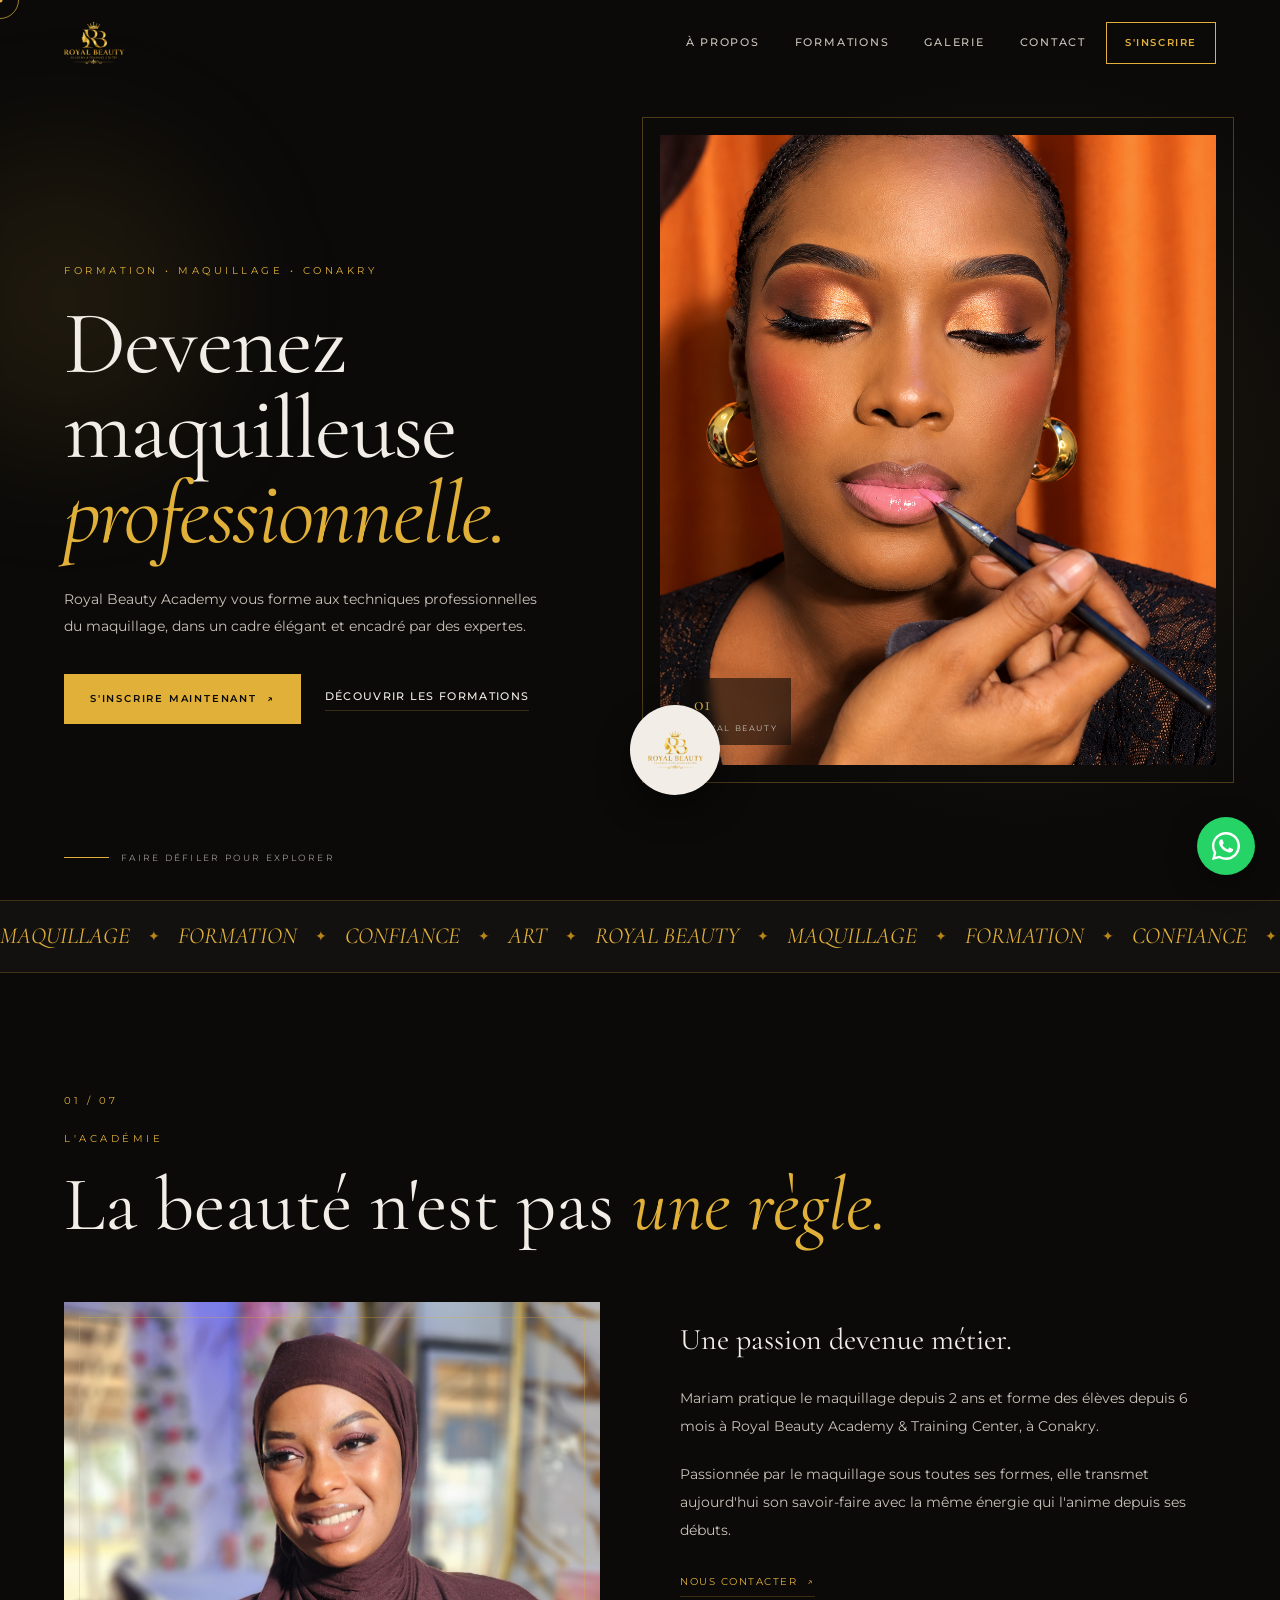
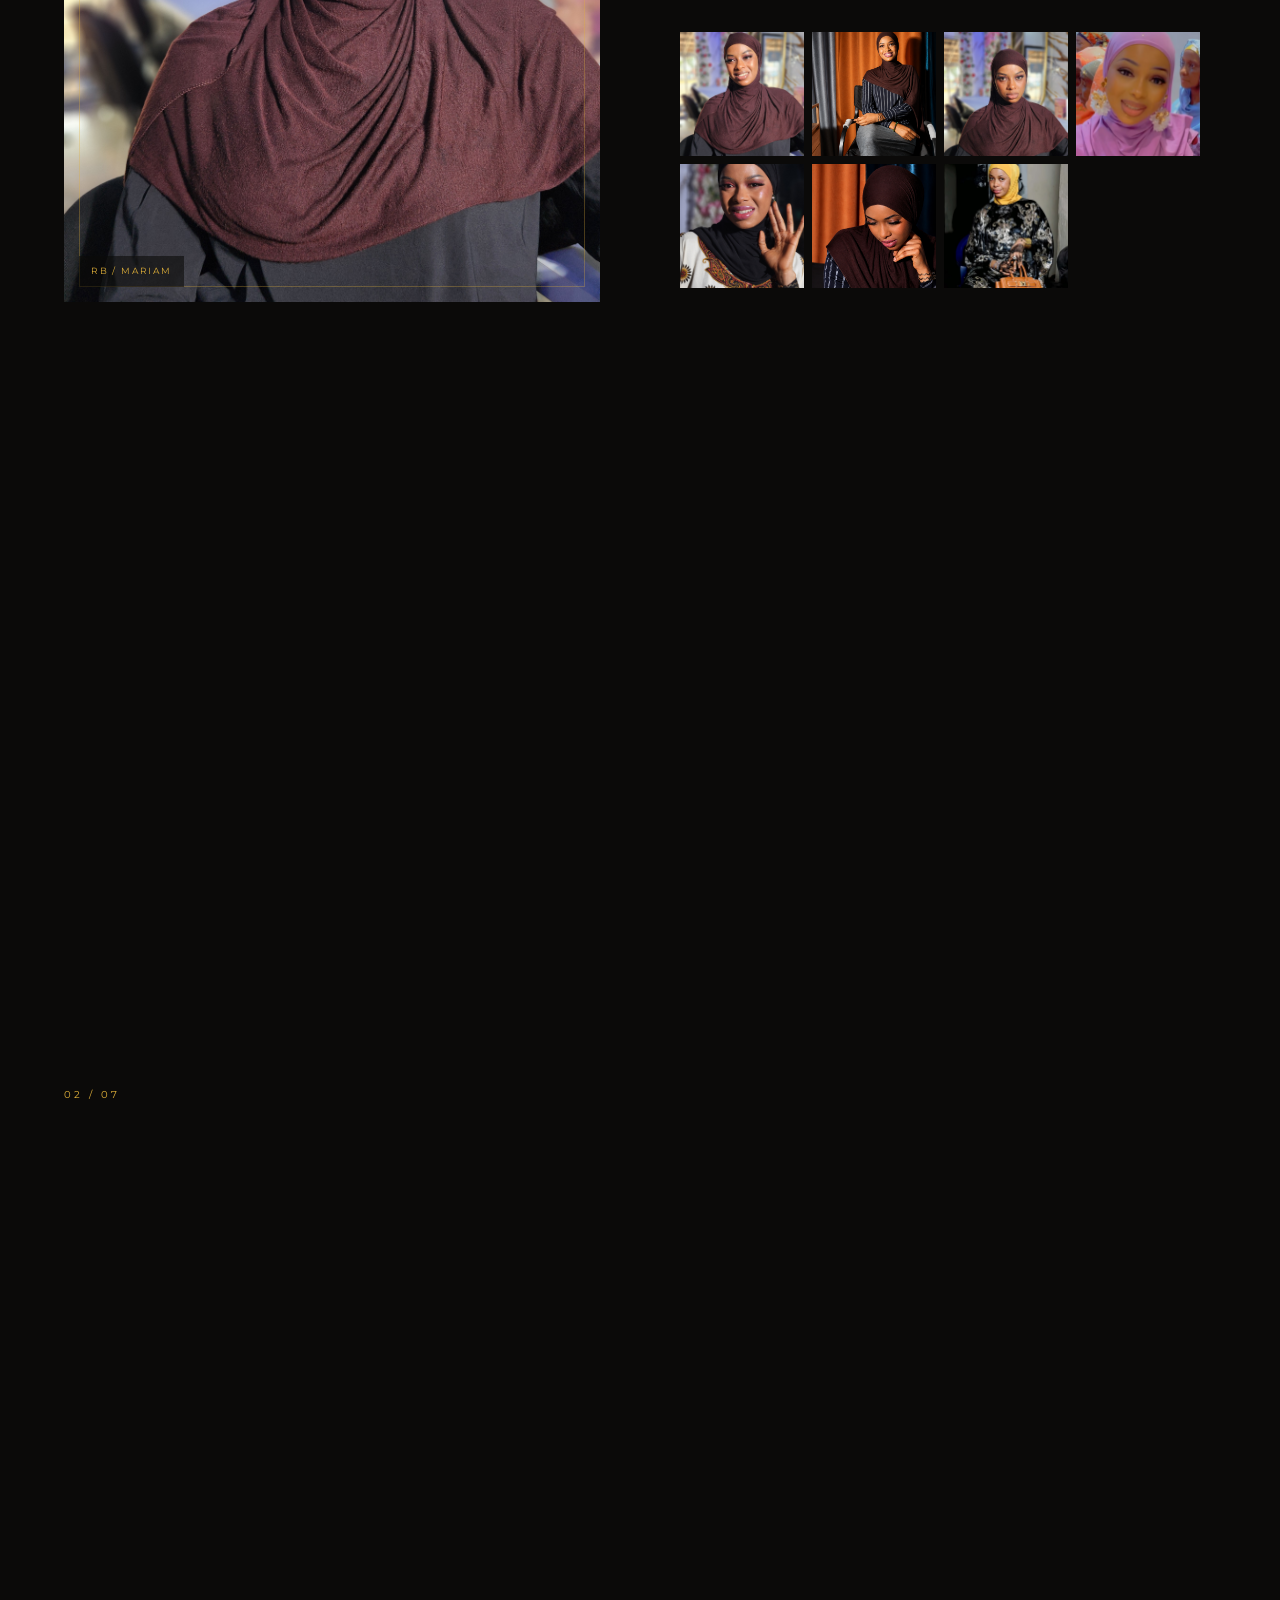
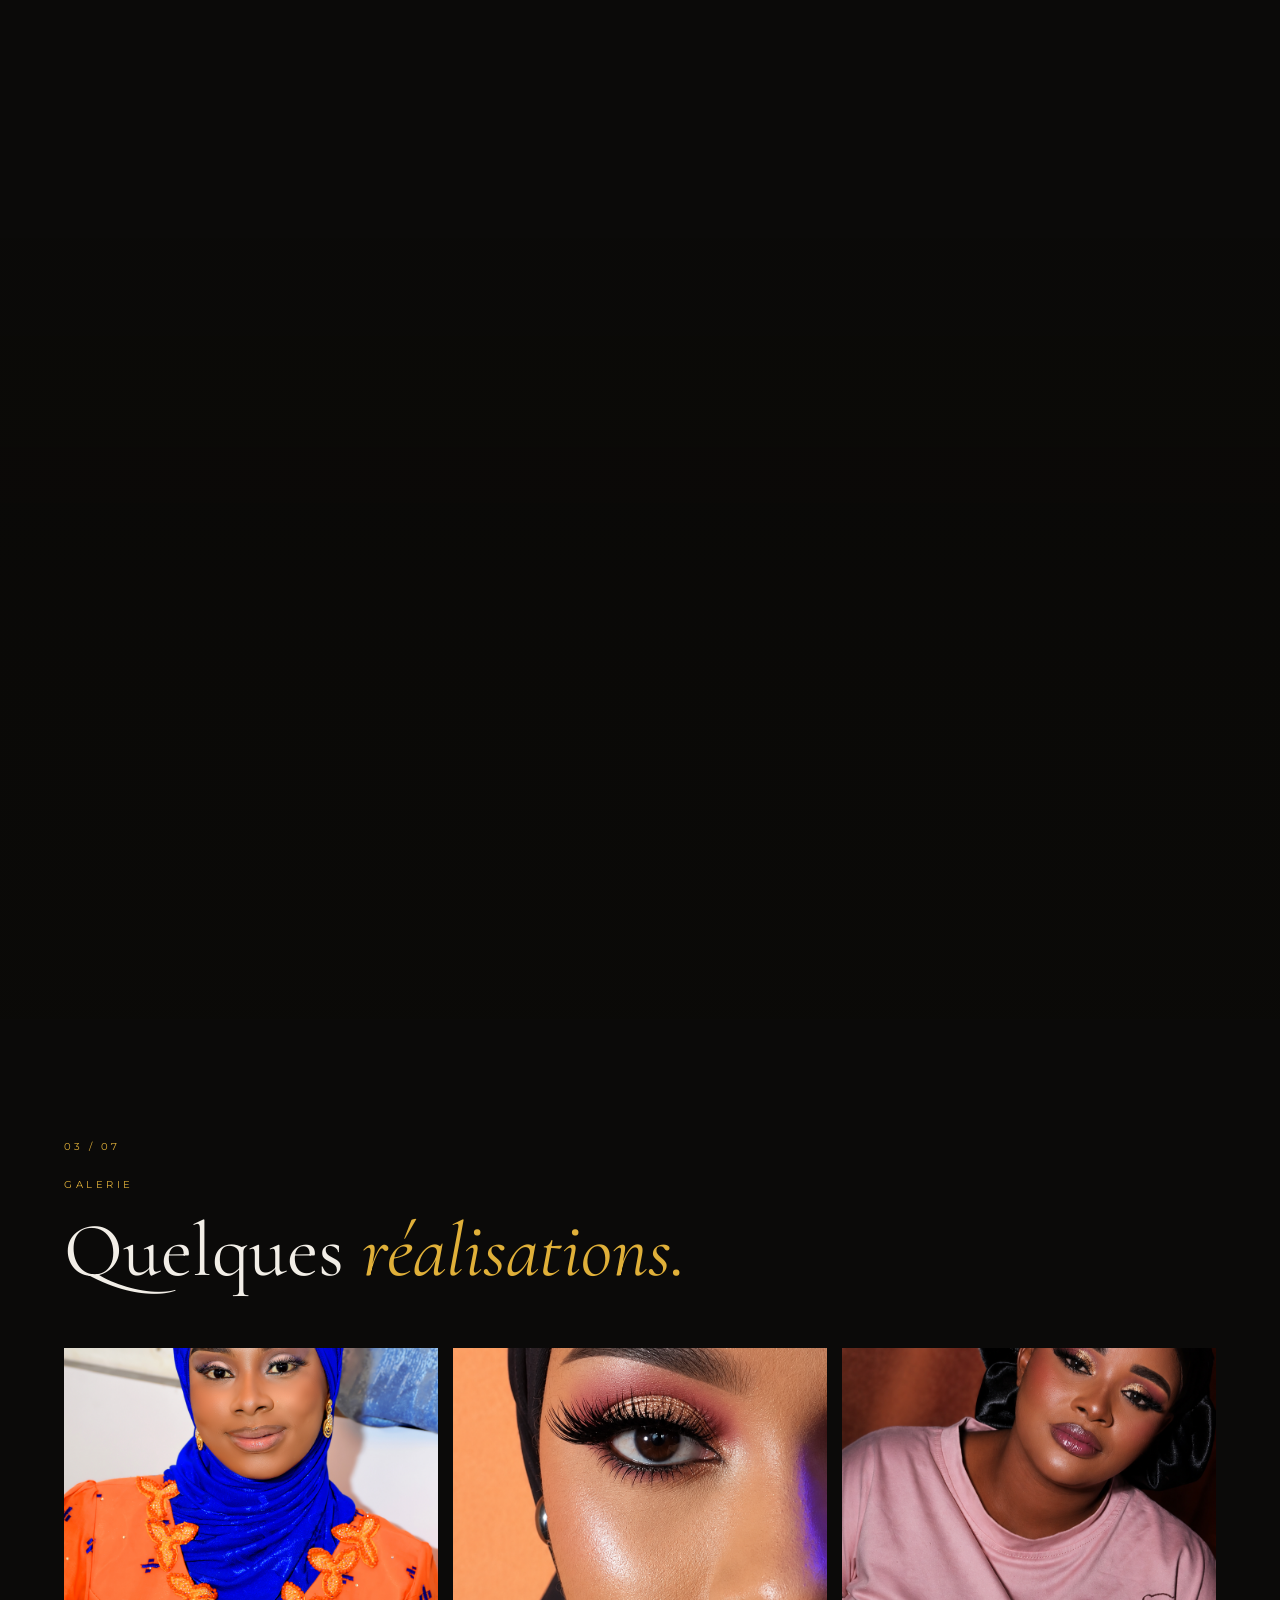
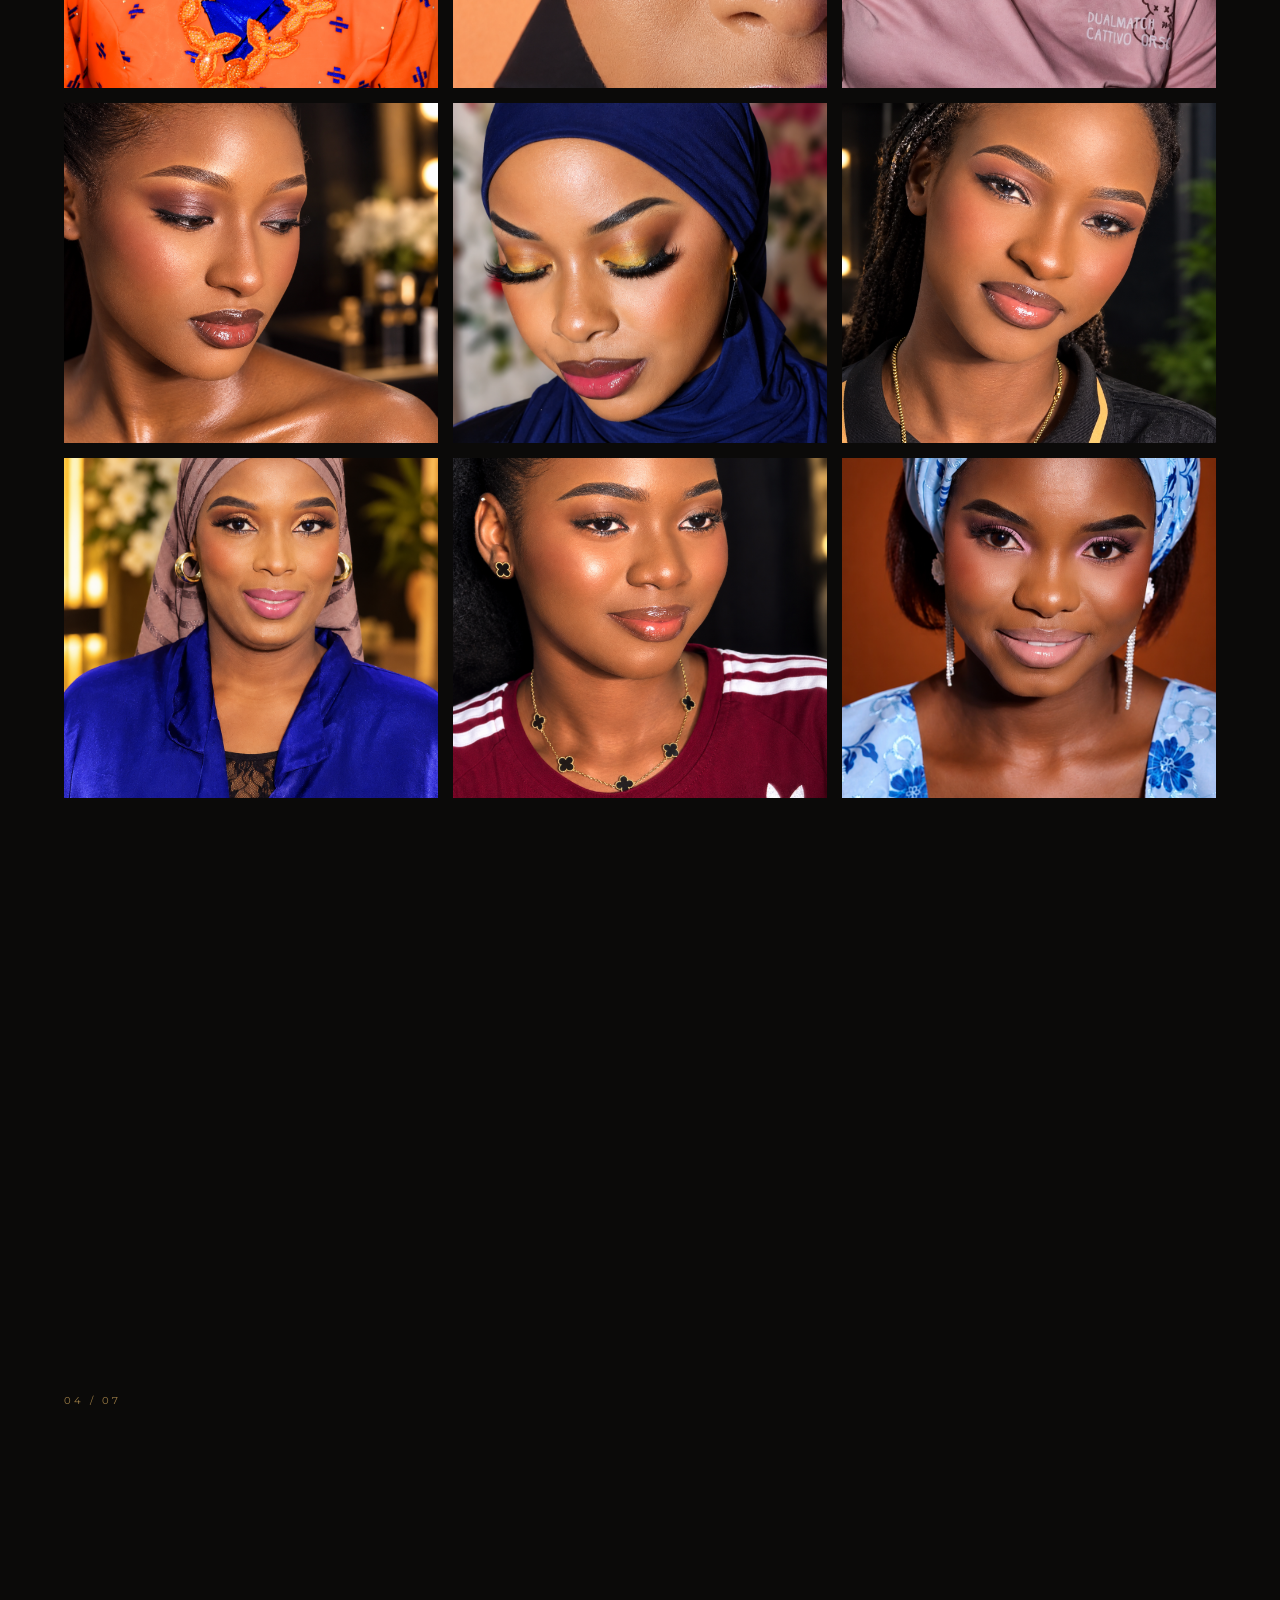
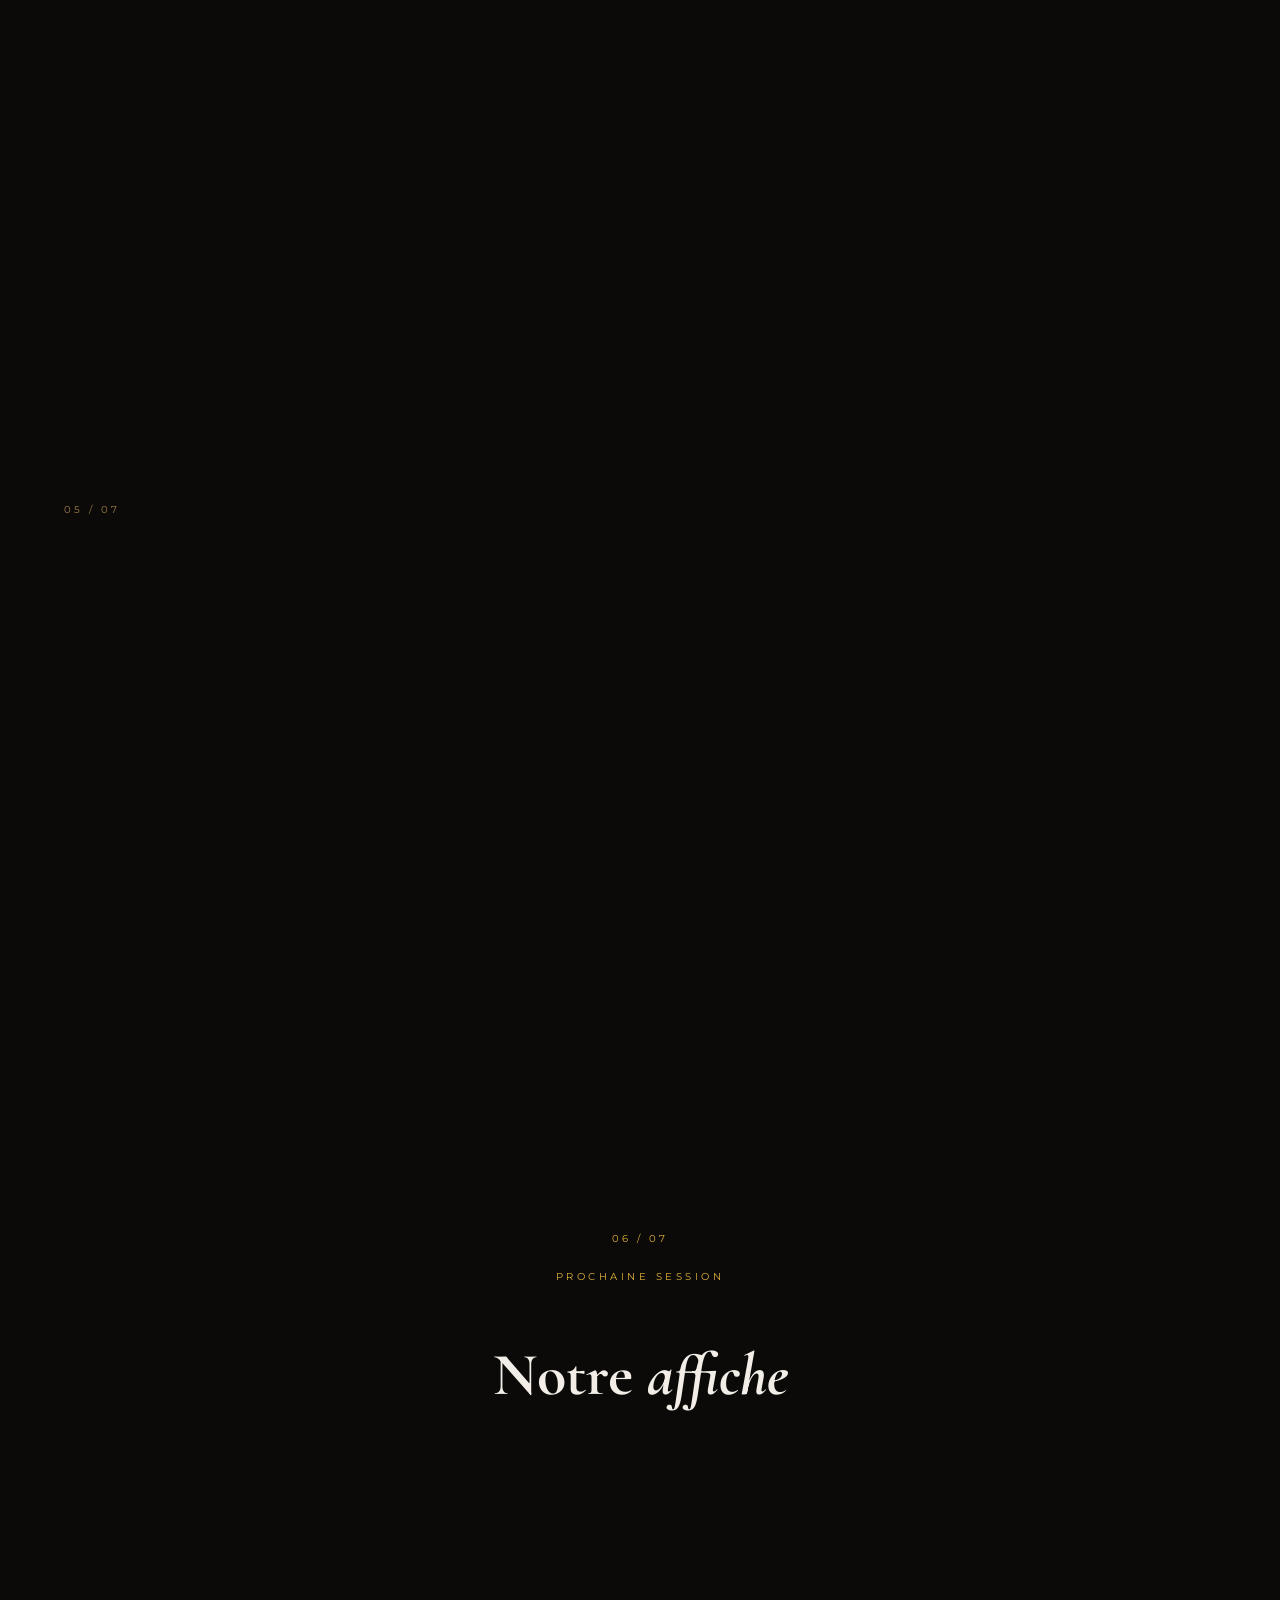
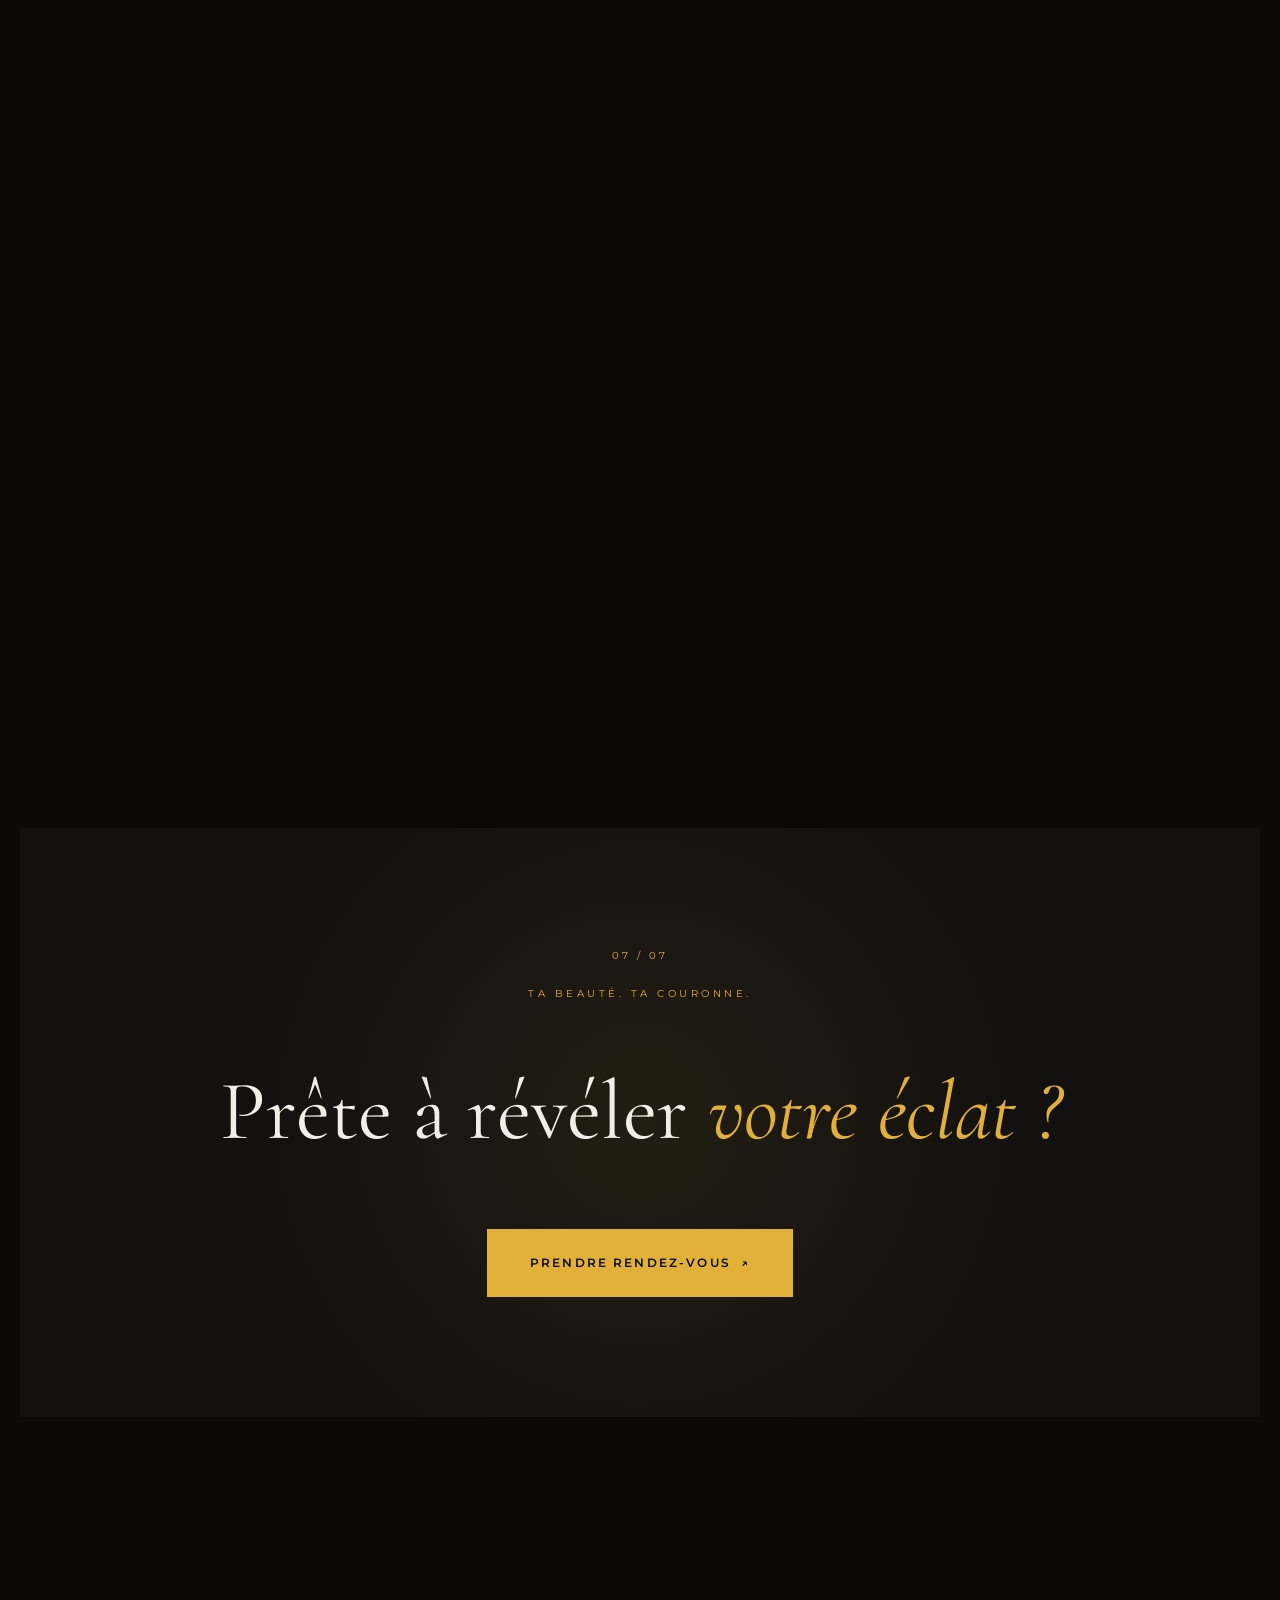
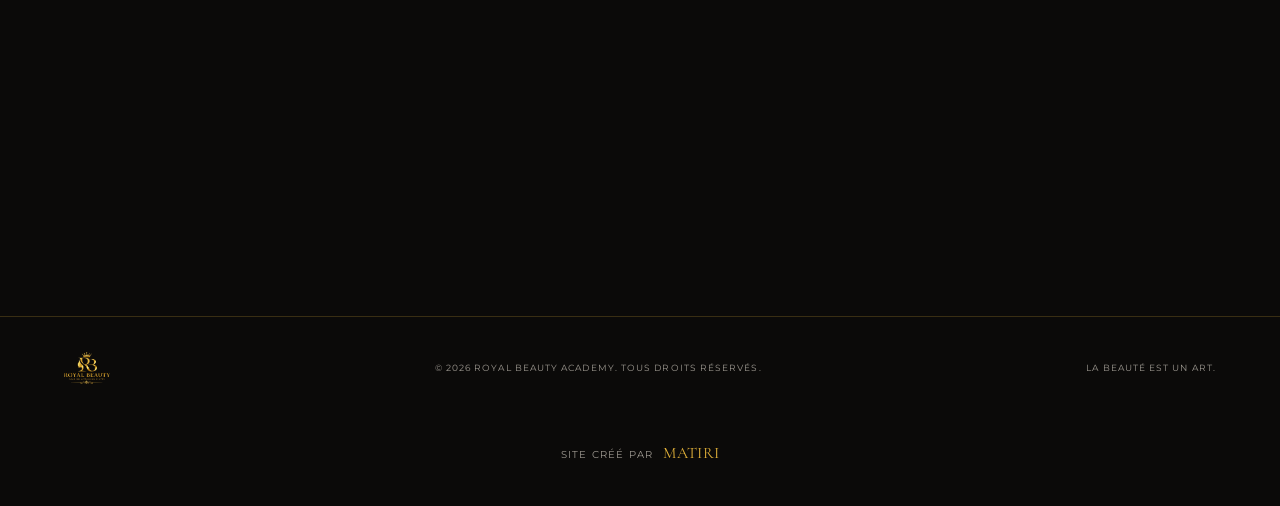
==== commit cdf416c2: "Mise à jour complète Royal Beauty" ====
--- a/index.html
+++ b/index.html
@@ -4,7 +4,7 @@
     <meta charset="UTF-8">
     <meta name="viewport" content="width=device-width, initial-scale=1.0">
 
-    <title>Royal Beauty Academy — Beauty is an Art</title>
+    <title>Royal Beauty Academy — La Beauté est un art</title>
     <meta name="description" content="Royal Beauty Academy — Formation professionnelle en maquillage à Conakry, Koloma/Bomboly.">
 
     <link rel="preconnect" href="https://fonts.googleapis.com">
@@ -21,7 +21,7 @@
     <div class="loader">
         <div class="loader-logo">ROYAL <span>BEAUTY</span></div>
         <div class="loader-line"></div>
-        <p>BEAUTY IS AN ART</p>
+        <p>LA BEAUTÉ EST UN ART</p>
     </div>
 
     <header class="navbar">
@@ -93,7 +93,7 @@
 
             <div class="scroll-indicator">
                 <span></span>
-                SCROLL TO EXPLORE
+                FAIRE DÉFILER POUR EXPLORER
             </div>
         </section>
 
@@ -181,7 +181,7 @@
                     <span>Près de la pharmacie TOBO</span>
                 </div>
                 <div class="session-item">
-                    <strong>250 000 GNF</strong>
+                    <strong>2 500 000 GNF</strong>
                     <span>Participation</span>
                 </div>
                 <div class="session-item">
@@ -364,16 +364,15 @@
                 Notre <em>affiche</em>
             </h2>
 
-            <div class="affiche-wrapper photo-placeholder">
-                AFFICHE DE LA PROCHAINE<br>SESSION DE FORMATION
-                <br>(à venir)
+            <div class="affiche-wrapper">
+                <img src="images/affiche.jpg" alt="affiche de la prochaine session de formation Royal Beauty Academy">
             </div>
         </section>
 
         <!-- CTA FINAL -->
         <section class="final-cta">
             <div class="section-number">07 / 07</div>
-            <p class="eyebrow">YOUR BEAUTY. YOUR CROWN.</p>
+            <p class="eyebrow">TA BEAUTÉ. TA COURONNE.</p>
             <h2>
                 Prête à révéler
                 <em>votre éclat ?</em>
@@ -426,14 +425,14 @@
             <img src="images/logo.png" alt="Royal Beauty Academy">
         </div>
         <p>&copy; 2026 Royal Beauty Academy. Tous droits réservés.</p>
-        <p>Beauty is an art.</p>
+        <p>La Beauté est un art.</p>
     </footer>
 
     <div class="developer-credit">
         Site créé par <a href="https://wa.me/2250716918727" target="_blank">MATIRI</a>
     </div>
 
-    <script src="script.js"></script>
+    <script src="script.js?v4"></script>
 
 </body>
 </html>
--- a/style.css
+++ b/style.css
@@ -1,1264 +1,592 @@
-/* =========================================
+/* =========================================================
    ROYAL BEAUTY ACADEMY
-   PREMIUM WEBSITE
-========================================= */
+   STYLE CSS V4 — corrigé pour correspondre au HTML
+   Premium Beauty / Black / Gold / Ivory
+========================================================= */
 
 :root {
     --black: #0b0a09;
     --black-soft: #13110f;
+    --black-light: #1b1815;
+
     --cream: #f2eee7;
+    --cream-soft: #e9e2d8;
+
     --gold: #e0b039;
     --gold-light: #f9e16f;
+    --gold-dark: #b88618;
+
     --gray: #9d9890;
-
-    --serif: "Cormorant Garamond", serif;
-    --sans: "Montserrat", sans-serif;
-}
-
-* {
-    margin: 0;
-    padding: 0;
-    box-sizing: border-box;
-}
-
-html {
-    scroll-behavior: smooth;
-}
-
+    --gray-light: #c9c2b8;
+
+    --white: #ffffff;
+
+    --border: rgba(224, 176, 57, 0.22);
+
+    --serif: "Cormorant Garamond", Georgia, serif;
+    --sans: "Montserrat", Arial, sans-serif;
+
+    --transition: 0.4s ease;
+}
+
+/* ===================== RESET ===================== */
+* { margin: 0; padding: 0; box-sizing: border-box; }
+html { scroll-behavior: smooth; overflow-x: hidden; }
 body {
     background: var(--black);
     color: var(--cream);
     font-family: var(--sans);
     overflow-x: hidden;
-}
-
-img {
-    width: 100%;
+    line-height: 1.6;
+}
+body.menu-open { overflow: hidden; }
+img { display: block; max-width: 100%; }
+a { color: inherit; text-decoration: none; }
+button, a { -webkit-tap-highlight-color: transparent; }
+button { font-family: inherit; border: none; background: none; cursor: pointer; }
+::selection { background: var(--gold); color: var(--black); }
+
+::-webkit-scrollbar { width: 8px; }
+::-webkit-scrollbar-track { background: var(--black); }
+::-webkit-scrollbar-thumb { background: var(--gold-dark); border-radius: 20px; }
+::-webkit-scrollbar-thumb:hover { background: var(--gold); }
+
+/* generic content width used inside sections without a grid */
+.hero-content, .universe-text, .academy-content, .eyebrow, .section-heading,
+.session-banner, .contact, .final-cta, .services-list, .gallery-grid,
+.eleves-grid, .certificats-grid, .affiche-wrapper, .marquee-track {
+    max-width: 1240px;
+}
+.hero-content, .section-heading, .universe-grid, .session-banner,
+.services-list, .academy-content, .gallery-grid, .eleves-grid,
+.certificats-grid, .affiche-section, .final-cta, .contact {
+    margin-left: auto;
+    margin-right: auto;
+}
+
+section, .hero, .marquee, .academy, .session-banner, .affiche-section {
+    padding-left: 5%;
+    padding-right: 5%;
+}
+
+/* ===================== SECTIONS (base) ===================== */
+section {
+    position: relative;
+    padding-top: 120px;
+    padding-bottom: 120px;
+}
+.session-banner, .affiche-section { padding-top: 60px; padding-bottom: 60px; }
+
+.section-number {
     display: block;
-    object-fit: cover;
-}
-
-a {
-    color: inherit;
-    text-decoration: none;
-}
-
-button {
-    font-family: inherit;
-}
-
-
-/* =========================================
-   LOADER
-========================================= */
-
+    color: var(--gold);
+    font-size: 10px;
+    letter-spacing: 0.3em;
+    margin-bottom: 15px;
+}
+
+.section-heading { margin-bottom: 60px; }
+.section-heading.centered { text-align: center; }
+
+.eyebrow {
+    display: inline-block;
+    font-size: 10px;
+    letter-spacing: 0.35em;
+    text-transform: uppercase;
+    color: var(--gold);
+    margin-bottom: 22px;
+}
+
+.section-heading h2, .hero h1, .academy-content h2, .final-cta h2 {
+    font-family: var(--serif);
+    font-weight: 400;
+    color: var(--cream);
+}
+.section-heading h2 { font-size: clamp(45px, 6vw, 80px); line-height: 0.95; }
+.section-heading h2 em,
+.hero h1 em,
+.academy-content h2 em,
+.final-cta h2 em {
+    color: var(--gold);
+    font-style: italic;
+}
+
+/* ===================== LOADER ===================== */
 .loader {
     position: fixed;
     inset: 0;
+    width: 100%;
+    height: 100vh;
+    height: 100dvh;
     background: var(--black);
-    z-index: 9999;
     display: flex;
     flex-direction: column;
     justify-content: center;
     align-items: center;
-    transition: opacity 1s ease, visibility 1s ease;
-}
-
+    z-index: 99999;
+    opacity: 1;
+    visibility: visible;
+    transition: opacity 0.8s ease, visibility 0.8s ease;
+}
 .loader.hidden {
-    opacity: 0;
-    visibility: hidden;
-}
-
+    opacity: 0 !important;
+    visibility: hidden !important;
+    pointer-events: none !important;
+    z-index: -1 !important;
+}
 .loader-logo {
     font-family: var(--serif);
-    font-size: clamp(40px, 7vw, 80px);
-    letter-spacing: 8px;
-}
-
-.loader-logo span {
-    color: var(--gold);
-}
-
+    font-size: clamp(42px, 7vw, 90px);
+    font-weight: 500;
+    letter-spacing: 0.12em;
+    color: var(--cream);
+    text-align: center;
+}
+.loader-logo span { color: var(--gold); font-style: italic; }
 .loader-line {
-    width: 0;
-    height: 1px;
-    background: var(--gold);
-    margin: 25px 0;
-    animation: loaderLine 1.5s ease forwards;
-}
-
-.loader p {
-    font-size: 9px;
-    letter-spacing: 5px;
-    color: var(--gray);
-}
-
+    width: 80px; height: 1px; background: var(--gold);
+    margin: 18px 0; animation: loaderLine 1.5s ease infinite;
+}
+.loader p { font-size: 10px; letter-spacing: 0.4em; color: var(--gray); text-transform: uppercase; }
 @keyframes loaderLine {
-    to { width: 180px; }
-}
-
-
-/* =========================================
-   CURSOR
-========================================= */
-
-.cursor,
-.cursor-dot {
-    position: fixed;
-    pointer-events: none;
-    z-index: 10000;
-    transform: translate(-50%, -50%);
-}
-
+    0% { transform: scaleX(0); opacity: 0; }
+    50% { transform: scaleX(1); opacity: 1; }
+    100% { transform: scaleX(0); opacity: 0; }
+}
+
+/* ===================== CURSOR ===================== */
+.cursor, .cursor-dot { position: fixed; pointer-events: none; z-index: 100000; transform: translate(-50%, -50%); }
 .cursor {
-    width: 38px;
-    height: 38px;
-    border: 1px solid rgba(224, 176, 57, .7);
+    width: 38px; height: 38px;
+    border: 1px solid rgba(224, 176, 57, 0.7);
     border-radius: 50%;
-    transition: width .3s ease, height .3s ease, background .3s ease;
-}
-
-.cursor-dot {
-    width: 5px;
-    height: 5px;
-    background: var(--gold);
-    border-radius: 50%;
-}
-
-.cursor.active {
-    width: 70px;
-    height: 70px;
-    background: rgba(224, 176, 57, .08);
-}
-
-
-/* =========================================
-   NAVBAR
-========================================= */
-
+    transition: width 0.3s ease, height 0.3s ease, background 0.3s ease, border 0.3s ease;
+}
+.cursor-dot { width: 5px; height: 5px; background: var(--gold); border-radius: 50%; }
+.cursor.active { width: 60px; height: 60px; background: rgba(224, 176, 57, 0.08); border-color: var(--gold); }
+
+/* ===================== NAVBAR ===================== */
 .navbar {
-    position: fixed;
-    top: 0;
-    left: 0;
-    width: 100%;
-    height: 90px;
-    padding: 0 5vw;
-    display: flex;
-    align-items: center;
-    justify-content: space-between;
-    z-index: 1000;
-    transition: background .4s ease, backdrop-filter .4s ease;
-}
-
+    position: fixed; top: 0; left: 0; width: 100%; z-index: 5000;
+    padding: 22px 5%;
+    display: flex; align-items: center; justify-content: space-between; gap: 20px;
+    transition: background 0.4s ease, padding 0.4s ease, border 0.4s ease;
+}
 .navbar.scrolled {
-    background: rgba(11, 10, 9, .8);
-    backdrop-filter: blur(15px);
-}
-
-.logo img {
-    height: 55px;
-    width: auto;
-}
-
-.navbar nav {
-    display: flex;
-    gap: 38px;
-}
-
+    background: rgba(11, 10, 9, 0.94);
+    backdrop-filter: blur(15px); -webkit-backdrop-filter: blur(15px);
+    padding-top: 14px; padding-bottom: 14px;
+    border-bottom: 1px solid var(--border);
+}
+.logo { display: flex; align-items: center; position: relative; z-index: 5100; }
+.logo img { width: 60px; height: auto; object-fit: contain; }
+
+.navbar nav { display: flex; align-items: center; gap: 35px; margin-left: auto; }
 .navbar nav a {
     position: relative;
-    font-size: 10px;
-    letter-spacing: 2px;
-    text-transform: uppercase;
-    color: #c9c4bb;
-}
-
+    font-size: 11px; font-weight: 500; letter-spacing: 0.16em; text-transform: uppercase;
+    color: var(--gray-light);
+    transition: color var(--transition);
+}
 .navbar nav a::after {
-    content: "";
-    position: absolute;
-    left: 0;
-    bottom: -8px;
-    width: 0;
-    height: 1px;
-    background: var(--gold);
-    transition: width .3s ease;
-}
-
-.navbar nav a:hover::after,
-.navbar nav a.active::after {
-    width: 100%;
-}
+    content: ""; position: absolute; left: 0; bottom: -8px; width: 0; height: 1px;
+    background: var(--gold); transition: width var(--transition);
+}
+.navbar nav a:hover, .navbar nav a.active { color: var(--gold); }
+.navbar nav a:hover::after, .navbar nav a.active::after { width: 100%; }
 
 .nav-button {
-    border: 1px solid rgba(224, 176, 57, .5);
-    padding: 13px 20px;
-    font-size: 9px;
-    letter-spacing: 2px;
-    text-transform: uppercase;
-    transition: .3s;
-}
-
-.nav-button:hover {
-    background: var(--gold);
-    color: var(--black);
-}
+    border: 1px solid var(--gold);
+    padding: 12px 18px;
+    color: var(--gold);
+    font-size: 10px; font-weight: 600; letter-spacing: 0.16em; text-transform: uppercase;
+    white-space: nowrap;
+    transition: background 0.3s ease, color 0.3s ease;
+}
+.nav-button:hover { background: var(--gold); color: var(--black); }
 
 .menu-button {
-    display: none;
-    border: 0;
-    background: none;
-    cursor: pointer;
-}
-
+    display: none; width: 42px; height: 42px;
+    border: 1px solid var(--border); background: transparent;
+    cursor: pointer; position: relative; z-index: 5200;
+}
 .menu-button span {
-    display: block;
-    width: 28px;
-    height: 1px;
-    background: var(--cream);
-    margin: 7px;
-    transition: .3s;
-}
-
-
-/* =========================================
-   HERO
-========================================= */
-
+    position: absolute; left: 10px; width: 21px; height: 1px; background: var(--gold);
+    transition: transform 0.3s ease, top 0.3s ease;
+}
+.menu-button span:first-child { top: 15px; }
+.menu-button span:last-child { top: 25px; }
+.menu-button.active span:first-child { top: 20px; transform: rotate(45deg); }
+.menu-button.active span:last-child { top: 20px; transform: rotate(-45deg); }
+
+/* ===================== HERO ===================== */
 .hero {
+    min-height: 100vh; min-height: 100dvh;
     position: relative;
-    min-height: 100vh;
-    padding: 140px 8vw 70px;
-    display: grid;
-    grid-template-columns: 1fr 1fr;
-    align-items: center;
+    display: flex; align-items: center; gap: 40px;
     overflow: hidden;
-}
-
+    background: radial-gradient(circle at 80% 50%, rgba(224, 176, 57, 0.08), transparent 35%), var(--black);
+}
 .hero-glow {
-    position: absolute;
-    width: 500px;
-    height: 500px;
-    border-radius: 50%;
-    background: radial-gradient(circle, rgba(224, 176, 57, .12), transparent 65%);
-    pointer-events: none;
-    transform: translate(-50%, -50%);
-}
-
-.hero-content {
-    position: relative;
-    z-index: 2;
-    max-width: 650px;
-}
-
-.eyebrow {
-    font-size: 9px;
-    letter-spacing: 4px;
-    color: var(--gold);
-    text-transform: uppercase;
-}
-
-.hero h1 {
-    margin-top: 25px;
-    font-family: var(--serif);
-    font-size: clamp(70px, 8vw, 125px);
-    font-weight: 400;
-    line-height: .82;
-    letter-spacing: -4px;
-}
-
-.hero h1 em,
-h2 em {
-    color: var(--gold);
-    font-weight: 400;
-}
-
-.hero-description {
-    max-width: 430px;
-    margin-top: 35px;
-    font-size: 12px;
-    line-height: 2;
-    color: var(--gray);
-}
-
-.hero-actions {
-    margin-top: 45px;
-    display: flex;
-    align-items: center;
-    gap: 30px;
-    flex-wrap: wrap;
-}
-
-.button {
-    display: inline-flex;
-    align-items: center;
-    gap: 30px;
-    padding: 17px 25px;
-    font-size: 9px;
-    letter-spacing: 2px;
-    text-transform: uppercase;
-    transition: .4s ease;
-}
-
-.button span {
-    font-size: 18px;
-}
-
-.button-gold {
-    background: var(--gold);
-    color: var(--black);
-}
-
-.button-gold:hover {
-    background: var(--gold-light);
-    transform: translateY(-5px);
-}
+    position: absolute; width: 300px; height: 300px; border-radius: 50%;
+    background: rgba(224, 176, 57, 0.09); filter: blur(70px);
+    pointer-events: none; transform: translate(-50%, -50%); z-index: 1;
+}
+.hero-content { position: relative; z-index: 5; width: 50%; padding-top: 80px; }
+.hero h1 { font-size: clamp(52px, 7vw, 100px); line-height: 0.95; letter-spacing: -0.02em; }
+.hero-description { max-width: 480px; margin-top: 30px; color: var(--gray-light); font-size: 14px; line-height: 1.9; }
+.hero-actions { display: flex; align-items: center; gap: 24px; margin-top: 35px; flex-wrap: wrap; }
 
 .text-link {
-    font-size: 9px;
-    letter-spacing: 2px;
-    text-transform: uppercase;
-    color: var(--gray);
-}
-
-.hero-visual {
-    position: relative;
-    display: flex;
-    justify-content: center;
-}
-
-.hero-image-wrapper {
-    position: relative;
-    width: min(430px, 80%);
-}
-
-.hero-image-wrapper img {
-    height: 570px;
-    filter: saturate(.85);
-}
-
-.image-frame {
-    position: absolute;
-    inset: 20px -20px -20px 20px;
-    border: 1px solid rgba(224, 176, 57, .4);
-    z-index: -1;
-}
-
+    font-size: 11px; font-weight: 500; letter-spacing: 0.12em; text-transform: uppercase;
+    color: var(--cream); border-bottom: 1px solid var(--border); padding-bottom: 4px;
+    transition: color 0.3s ease, border-color 0.3s ease;
+}
+.text-link:hover { color: var(--gold); border-color: var(--gold); }
+
+.hero-visual { position: relative; width: 50%; height: 70vh; z-index: 2; }
+.hero-image-wrapper { position: absolute; inset: 0; }
+.hero-image-wrapper .image-frame {
+    position: absolute; inset: -18px; border: 1px solid rgba(224, 176, 57, 0.3); z-index: -1;
+}
+.hero-image-wrapper img { width: 100%; height: 100%; object-fit: cover; filter: saturate(0.9) contrast(1.05); }
 .image-label {
-    position: absolute;
-    bottom: 20px;
-    left: 20px;
-    right: 20px;
-    display: flex;
-    justify-content: space-between;
-    font-size: 8px;
-    letter-spacing: 3px;
-}
-
-.image-label span:first-child {
-    color: var(--gold);
-}
+    position: absolute; left: 20px; bottom: 20px;
+    display: flex; flex-direction: column; gap: 2px;
+    background: rgba(11, 10, 9, 0.6); backdrop-filter: blur(6px);
+    padding: 10px 14px;
+}
+.image-label span:first-child { color: var(--gold); font-family: var(--serif); font-size: 20px; }
+.image-label span:last-child { font-size: 8px; letter-spacing: 0.2em; color: var(--gray-light); text-transform: uppercase; }
 
 .floating-card {
-    position: absolute;
-    bottom: 70px;
-    right: -10px;
-    width: 130px;
-    height: 130px;
-    background: rgba(20, 18, 16, .9);
-    border: 1px solid rgba(224, 176, 57, .3);
-    display: flex;
-    align-items: center;
-    justify-content: center;
-    padding: 20px;
-    transform: rotate(8deg);
-}
-
-.floating-card img {
-    width: 100%;
-    height: auto;
-}
+    position: absolute; left: -30px; bottom: -30px;
+    width: 90px; height: 90px; border-radius: 50%;
+    background: var(--cream); display: flex; align-items: center; justify-content: center;
+    box-shadow: 0 15px 35px rgba(0,0,0,0.45); z-index: 3;
+}
+.floating-card img { width: 55px; height: auto; }
 
 .scroll-indicator {
-    position: absolute;
-    bottom: 35px;
-    left: 8vw;
-    display: flex;
-    align-items: center;
-    gap: 15px;
-    font-size: 8px;
-    letter-spacing: 3px;
-    color: var(--gray);
-}
-
-.scroll-indicator span {
-    width: 40px;
-    height: 1px;
-    background: var(--gold);
-}
-
-
-/* =========================================
-   MARQUEE
-========================================= */
-
+    position: absolute; bottom: 35px; left: 5%;
+    display: flex; align-items: center; gap: 12px;
+    color: var(--gray); font-size: 9px; letter-spacing: 0.25em; text-transform: uppercase; z-index: 4;
+}
+.scroll-indicator span { display: block; width: 45px; height: 1px; background: var(--gold); }
+
+/* ===================== BUTTONS ===================== */
+.button, .huge-button {
+    display: inline-flex; align-items: center; gap: 10px; justify-content: center;
+    min-height: 50px; padding: 0 25px;
+    border: 1px solid var(--gold);
+    font-size: 10px; font-weight: 600; letter-spacing: 0.18em; text-transform: uppercase;
+    transition: background 0.35s ease, color 0.35s ease, transform 0.35s ease;
+}
+.button span, .huge-button span { transition: transform 0.3s ease; }
+.button:hover span, .huge-button:hover span { transform: translate(2px, -2px); }
+
+.button-gold { background: var(--gold); color: var(--black); }
+.button-gold:hover { background: var(--gold-light); transform: translateY(-3px); }
+
+.button-light { background: var(--cream); color: var(--black); border-color: var(--cream); }
+.button-light:hover { background: var(--gold); border-color: var(--gold); transform: translateY(-3px); }
+
+.huge-button {
+    background: var(--gold); color: var(--black);
+    min-height: 68px; padding: 0 42px; font-size: 12px; margin-top: 10px;
+}
+.huge-button:hover { background: var(--gold-light); transform: translateY(-3px); }
+
+/* ===================== MARQUEE ===================== */
 .marquee {
-    border-top: 1px solid #292522;
-    border-bottom: 1px solid #292522;
-    padding: 22px 0;
-    overflow: hidden;
-}
-
-.marquee-track {
-    width: max-content;
-    display: flex;
-    align-items: center;
-    gap: 35px;
-    animation: marquee 25s linear infinite;
-}
-
-.marquee span {
-    font-family: var(--serif);
-    font-size: 25px;
-    letter-spacing: 3px;
-    white-space: nowrap;
-}
-
-.marquee i {
-    color: var(--gold);
-    font-style: normal;
-}
-
-@keyframes marquee {
-    from { transform: translateX(0); }
-    to { transform: translateX(-50%); }
-}
-
-
-/* =========================================
-   SECTIONS GÉNÉRIQUES
-========================================= */
-
-.section {
-    position: relative;
-    padding: 160px 8vw;
-}
-
-.section-number {
-    position: absolute;
-    top: 70px;
-    left: 8vw;
-    font-size: 8px;
-    letter-spacing: 3px;
-    color: var(--gray);
-}
-
-.section-heading {
-    max-width: 750px;
-}
-
-.section-heading.centered {
-    margin: auto;
+    overflow: hidden; border-top: 1px solid var(--border); border-bottom: 1px solid var(--border);
+    padding: 17px 0; background: var(--black-soft);
+}
+.marquee-track { display: flex; align-items: center; width: max-content; animation: marquee 25s linear infinite; }
+.marquee span { margin-right: 18px; font-family: var(--serif); font-size: 23px; font-style: italic; color: var(--gold); white-space: nowrap; }
+.marquee i { margin-right: 18px; font-style: normal; color: var(--gold-dark); font-size: 14px; }
+@keyframes marquee { from { transform: translateX(0); } to { transform: translateX(-50%); } }
+
+/* ===================== UNIVERSE (À propos) ===================== */
+.universe-grid { display: grid; grid-template-columns: 1fr 1fr; gap: 80px; align-items: center; }
+.universe-image { position: relative; height: 600px; }
+.universe-image img { width: 100%; height: 100%; object-fit: cover; }
+.universe-image::after { content: ""; position: absolute; inset: 15px; border: 1px solid rgba(224, 176, 57, 0.3); pointer-events: none; }
+.image-number {
+    position: absolute; left: 15px; bottom: 15px; z-index: 2;
+    font-size: 9px; letter-spacing: 0.2em; color: var(--gold);
+    background: rgba(11, 10, 9, 0.6); padding: 8px 12px;
+}
+.universe-text { max-width: 520px; }
+.large-text { font-family: var(--serif); font-size: 30px; color: var(--cream); margin-bottom: 20px; }
+.universe-text p:not(.large-text) { color: var(--gray-light); font-size: 14px; line-height: 2; margin-bottom: 20px; }
+
+.circle-link {
+    display: inline-flex; align-items: center; gap: 10px;
+    color: var(--gold); font-size: 10px; letter-spacing: 0.15em; text-transform: uppercase;
+    border-bottom: 1px solid var(--border); padding-bottom: 6px; margin-top: 10px;
+    transition: border-color 0.3s ease;
+}
+.circle-link:hover { border-color: var(--gold); }
+
+.mariam-gallery {
+    display: grid; grid-template-columns: repeat(4, 1fr); gap: 8px; margin-top: 35px;
+}
+.mariam-gallery img { width: 100%; aspect-ratio: 1 / 1; object-fit: cover; }
+
+/* ===================== SESSION BANNER ===================== */
+.session-banner {
+    border-top: 1px solid var(--border); border-bottom: 1px solid var(--border);
+    background: linear-gradient(90deg, rgba(224, 176, 57, 0.07), transparent);
     text-align: center;
 }
-
-.section-heading h2,
-.final-cta h2,
-.contact h2 {
-    margin-top: 25px;
-    font-family: var(--serif);
-    font-size: clamp(55px, 7vw, 100px);
-    font-weight: 400;
-    line-height: .9;
-    letter-spacing: -3px;
-}
-
-
-/* =========================================
-   UNIVERSE (À PROPOS DE MARIAM)
-========================================= */
-
-.universe {
-    background: var(--cream);
-    color: var(--black);
-}
-
-.universe .eyebrow {
-    color: #9b7c45;
-}
-
-.universe-grid {
-    margin-top: 100px;
-    display: grid;
-    grid-template-columns: 1fr 1fr;
-    gap: 12vw;
-    align-items: center;
-}
-
-.universe-image {
-    position: relative;
-}
-
-.universe-image img {
-    height: 600px;
-}
-
-.image-number {
-    position: absolute;
-    bottom: 20px;
-    right: 20px;
-    color: white;
-    font-size: 8px;
-    letter-spacing: 3px;
-}
-
-.universe-text {
-    max-width: 450px;
-}
-
-.large-text {
-    font-family: var(--serif);
-    font-size: 50px;
-    margin-bottom: 35px;
-}
-
-.universe-text > p:not(.large-text) {
-    font-size: 12px;
-    line-height: 2;
-    color: #67625c;
-    margin-bottom: 25px;
-}
-
-.circle-link {
-    margin-top: 30px;
-    width: 120px;
-    height: 120px;
-    border-radius: 50%;
-    border: 1px solid #bbb2a5;
-    display: flex;
-    flex-direction: column;
-    align-items: center;
-    justify-content: center;
-    font-size: 9px;
+.session-banner h2 { font-family: var(--serif); font-size: clamp(34px, 4.5vw, 52px); margin-bottom: 35px; }
+.session-details {
+    display: grid; grid-template-columns: repeat(3, 1fr); gap: 30px 20px;
+    margin: 0 auto 40px; max-width: 900px;
+}
+.session-item strong { display: block; font-family: var(--serif); font-size: 24px; color: var(--gold); margin-bottom: 6px; }
+.session-item span { font-size: 10px; letter-spacing: 0.1em; text-transform: uppercase; color: var(--gray); }
+
+/* ===================== FORMATIONS (services) ===================== */
+.services-list { display: flex; flex-direction: column; }
+.service {
+    display: grid; grid-template-columns: 90px 1fr auto; gap: 24px; align-items: center;
+    padding: 34px 0; border-bottom: 1px solid var(--border);
+    transition: background 0.4s ease, padding-left 0.4s ease;
+}
+.service:hover { background: rgba(224, 176, 57, 0.04); padding-left: 12px; }
+.service-number { font-family: var(--serif); font-size: 32px; color: var(--gold); }
+.service h3 { font-family: var(--serif); font-size: 26px; font-weight: 400; color: var(--cream); margin-bottom: 8px; }
+.service p { color: var(--gray); font-size: 13px; line-height: 1.7; max-width: 55ch; }
+.service-arrow { color: var(--gold); font-size: 18px; transition: transform 0.3s ease; }
+.service:hover .service-arrow { transform: translate(4px, -4px); }
+
+/* ===================== ACADEMY ===================== */
+.academy { position: relative; background: linear-gradient(rgba(11, 10, 9, 0.85), rgba(11, 10, 9, 0.96)), url("images/hero-02.jpg") center / cover fixed; }
+.academy-overlay { position: absolute; inset: 0; background: rgba(11, 10, 9, 0.2); }
+.academy-content { position: relative; z-index: 2; max-width: 800px; }
+.academy-content h2 { font-size: clamp(42px, 6vw, 72px); line-height: 0.95; margin-bottom: 25px; }
+.academy-content > p { max-width: 620px; color: var(--gray-light); font-size: 14px; line-height: 2; margin-bottom: 40px; }
+.academy-details {
+    display: grid; grid-template-columns: repeat(3, 1fr);
+    border-top: 1px solid var(--border); border-bottom: 1px solid var(--border);
+    margin-bottom: 40px;
+}
+.academy-details > div { padding: 25px; border-right: 1px solid var(--border); }
+.academy-details > div:last-child { border-right: 0; }
+.academy-details strong { display: block; font-family: var(--serif); font-size: 30px; color: var(--gold); }
+.academy-details span { color: var(--gray); font-size: 9px; text-transform: uppercase; letter-spacing: 0.15em; }
+
+/* ===================== GALLERY ===================== */
+.gallery-grid { display: grid; grid-template-columns: repeat(3, 1fr); gap: 15px; }
+.gallery-item { position: relative; height: 340px; overflow: hidden; cursor: pointer; background: var(--black-soft); }
+.gallery-item img { width: 100%; height: 100%; object-fit: cover; transition: transform 0.8s ease; }
+.gallery-item:hover img { transform: scale(1.07); }
+
+/* ===================== ÉLÈVES ===================== */
+.eleves-grid { display: grid; grid-template-columns: repeat(5, 1fr); gap: 14px; }
+.eleves-item { position: relative; overflow: hidden; height: 260px; cursor: pointer; background: var(--black-soft); }
+.eleves-item img { width: 100%; height: 100%; object-fit: cover; transition: transform 0.7s ease; }
+.eleves-item:hover img { transform: scale(1.06); }
+
+/* ===================== CERTIFICATS ===================== */
+.certificats-grid { display: grid; grid-template-columns: repeat(2, 1fr); gap: 40px; align-items: center; }
+.photo-placeholder {
+    border: 1px dashed var(--border); background: var(--black-soft);
+    display: flex; align-items: center; justify-content: center; text-align: center;
+    color: var(--gray); font-size: 11px; letter-spacing: 0.12em; text-transform: uppercase; line-height: 1.9;
+    min-height: 340px; padding: 30px;
+}
+.certificats-text p { color: var(--gray-light); font-size: 14px; line-height: 1.9; margin-bottom: 18px; }
+
+/* ===================== AFFICHE ===================== */
+.affiche-section { text-align: center; }
+.affiche-section h2 { margin: 20px auto 40px; }
+.affiche-wrapper { max-width: 640px; margin: 0 auto; min-height: 420px; }
+
+/* ===================== FINAL CTA ===================== */
+.final-cta {
     text-align: center;
-    transition: .4s;
-}
-
-.circle-link:hover {
-    background: var(--black);
-    color: var(--cream);
-    border-color: var(--black);
-}
-
-.mariam-gallery {
-    margin-top: 50px;
-    display: flex;
-    gap: 15px;
-    overflow-x: auto;
-    padding-bottom: 15px;
-}
-
-.mariam-gallery img {
-    width: 160px;
-    height: 200px;
-    flex-shrink: 0;
-    border-radius: 4px;
-    object-fit: cover;
-    transition: transform 0.4s;
-}
-
-.mariam-gallery img:hover {
-    transform: translateY(-6px);
-}
-
-
-/* =========================================
-   SESSION BANNER
-========================================= */
-
-.session-banner {
-    background: var(--black-soft);
-    border-top: 1px solid #2a2724;
-    border-bottom: 1px solid #2a2724;
-    padding: 80px 8vw;
-    text-align: center;
-}
-
-.session-banner .eyebrow {
-    margin-bottom: 20px;
-}
-
-.session-banner h2 {
-    font-family: var(--serif);
-    font-size: clamp(38px, 5vw, 60px);
-    margin-bottom: 40px;
-}
-
-.session-details {
-    display: flex;
-    flex-wrap: wrap;
-    justify-content: center;
-    gap: 40px;
-    margin-bottom: 45px;
-}
-
-.session-item {
-    text-align: center;
-}
-
-.session-item strong {
-    display: block;
-    color: var(--gold);
-    font-family: var(--serif);
-    font-size: 22px;
-    margin-bottom: 8px;
-}
-
-.session-item span {
-    font-size: 10px;
-    letter-spacing: 1px;
-    color: var(--gray);
-    text-transform: uppercase;
-}
-
-
-/* =========================================
-   SERVICES / FORMATIONS
-========================================= */
-
-.services {
-    background: var(--black-soft);
-}
-
-.services-list {
-    margin-top: 100px;
-    border-top: 1px solid #2a2724;
-}
-
-.service {
-    min-height: 140px;
-    border-bottom: 1px solid #2a2724;
-    display: grid;
-    grid-template-columns: 100px 1fr 50px;
-    align-items: center;
-    transition: .4s ease;
-}
-
-.service:hover {
-    padding-left: 25px;
-    background: rgba(224, 176, 57, .04);
-}
-
-.service-number {
-    color: var(--gold);
-    font-size: 9px;
-    letter-spacing: 2px;
-}
-
-.service h3 {
-    font-family: var(--serif);
-    font-size: 42px;
-    font-weight: 400;
-}
-
-.service p {
-    max-width: 400px;
-    margin-top: 7px;
-    color: var(--gray);
-    font-size: 10px;
-    line-height: 1.8;
-}
-
-.service-arrow {
-    font-size: 25px;
-    color: var(--gold);
-    transition: transform .4s;
-}
-
-.service:hover .service-arrow {
-    transform: rotate(45deg);
-}
-
-
-/* =========================================
-   ACADEMY
-========================================= */
-
-.academy {
-    position: relative;
-    min-height: 850px;
-    display: flex;
-    align-items: center;
-    background:
-        linear-gradient(90deg, rgba(11,10,9,.95), rgba(11,10,9,.4)),
-        url("images/hero-02.jpg") center / cover fixed;
-}
-
-.academy-content {
-    position: relative;
-    z-index: 2;
-    width: 80vw;
-    max-width: 900px;
-    margin-left: 8vw;
-}
-
-.academy h2 {
-    margin-top: 25px;
-    font-family: var(--serif);
-    font-size: clamp(60px, 8vw, 110px);
-    line-height: .85;
-    font-weight: 400;
-}
-
-.academy-content > p:not(.eyebrow) {
-    max-width: 450px;
-    margin-top: 35px;
-    font-size: 12px;
-    line-height: 2;
-    color: #c3beb7;
-}
-
-.academy-details {
-    display: flex;
-    gap: 60px;
-    margin: 50px 0;
-    flex-wrap: wrap;
-}
-
-.academy-details div {
-    display: flex;
-    flex-direction: column;
-    gap: 10px;
-}
-
-.academy-details strong {
-    color: var(--gold);
-    font-family: var(--serif);
-    font-size: 30px;
-    font-weight: 400;
-}
-
-.academy-details span {
-    max-width: 130px;
-    font-size: 8px;
-    letter-spacing: 1px;
-    line-height: 1.6;
-}
-
-.button-light {
-    border: 1px solid var(--cream);
-}
-
-.button-light:hover {
-    background: var(--cream);
-    color: var(--black);
-}
-
-
-/* =========================================
-   GALLERY (11 photos makeup)
-========================================= */
-
-.gallery {
-    background: var(--cream);
-    color: var(--black);
-}
-
-.gallery .eyebrow {
-    color: #9b7c45;
-}
-
-.gallery-grid {
-    margin-top: 100px;
-    display: grid;
-    grid-template-columns: repeat(auto-fit, minmax(220px, 1fr));
-    gap: 20px;
-}
-
-.gallery-item {
-    overflow: hidden;
-    border-radius: 4px;
-}
-
-.gallery-item img {
-    height: 280px;
-    transition: transform 0.8s cubic-bezier(.2,.7,.2,1);
-}
-
-.gallery-item:hover img {
-    transform: scale(1.08);
-}
-
-
-/* =========================================
-   NOS ÉLÈVES
-========================================= */
-
-.eleves {
-    background: var(--black-soft);
-}
-
-.eleves-grid {
-    margin-top: 80px;
-    display: grid;
-    grid-template-columns: repeat(auto-fit, minmax(220px, 1fr));
-    gap: 20px;
-}
-
-.eleves-item {
-    overflow: hidden;
-    border-radius: 4px;
-}
-
-.eleves-item img {
-    height: 280px;
-    transition: transform 0.6s;
-}
-
-.eleves-item:hover img {
-    transform: scale(1.08);
-}
-
-
-/* =========================================
-   CERTIFICATS
-========================================= */
-
-.certificats {
-    padding: 160px 8vw;
-    background: var(--cream);
-    color: var(--black);
-}
-
-.certificats .eyebrow {
-    color: #9b7c45;
-}
-
-.certificats-grid {
-    margin-top: 60px;
-    display: grid;
-    grid-template-columns: 1fr 1fr;
-    gap: 60px;
-    align-items: center;
-}
-
-.certificats-text p {
-    font-size: 13px;
-    line-height: 2;
-    color: #67625c;
-    margin-bottom: 20px;
-}
-
-.certificats-photo {
-    height: 400px;
-}
-
-
-/* =========================================
-   AFFICHE
-========================================= */
-
-.affiche-section {
-    padding: 160px 8vw;
-    text-align: center;
-}
-
-.affiche-section h2 {
-    margin-top: 20px;
-}
-
-.affiche-wrapper {
-    max-width: 500px;
-    margin: 60px auto 0;
-    height: 650px;
-}
-
-
-/* =========================================
-   PLACEHOLDER PHOTO
-========================================= */
-
-.photo-placeholder {
-    width: 100%;
-    height: 100%;
-    min-height: 300px;
-    background: var(--black-soft);
-    border: 1px dashed var(--gold);
-    display: flex;
-    align-items: center;
-    justify-content: center;
-    color: var(--gray);
-    font-size: 11px;
-    letter-spacing: 2px;
-    text-transform: uppercase;
-    text-align: center;
-    padding: 20px;
-}
-
-
-/* =========================================
-   FINAL CTA
-========================================= */
-
-.final-cta {
-    position: relative;
-    padding: 170px 8vw;
-    text-align: center;
-    overflow: hidden;
-}
-
-.final-cta .eyebrow {
-    margin-bottom: 35px;
-}
-
-.final-cta h2 {
-    max-width: 1000px;
-    margin: auto;
-}
-
-.huge-button {
-    display: inline-flex;
-    align-items: center;
-    gap: 60px;
-    margin-top: 80px;
-    padding: 25px 35px;
-    border: 1px solid rgba(224, 176, 57, .5);
-    font-size: 10px;
-    letter-spacing: 3px;
-    transition: .5s;
-}
-
-.huge-button span {
-    color: var(--gold);
-    font-size: 25px;
-}
-
-.huge-button:hover {
-    background: var(--gold);
-    color: var(--black);
-}
-
-
-/* =========================================
-   CONTACT
-========================================= */
-
-.contact {
-    padding: 120px 8vw;
-    background: #151310;
-    display: grid;
-    grid-template-columns: 1fr 1fr;
-    gap: 10vw;
-}
-
-.contact-info {
-    border-top: 1px solid #35312c;
-}
-
+    background: radial-gradient(circle at center, rgba(224, 176, 57, 0.08), transparent 55%), var(--black-soft);
+}
+.final-cta h2 { font-size: clamp(42px, 7vw, 84px); margin: 20px auto 40px; }
+
+/* ===================== CONTACT ===================== */
+.contact { display: grid; grid-template-columns: 1fr 1fr; gap: 80px; align-items: start; }
+.contact h2 { margin-top: 20px; font-size: clamp(38px, 5vw, 60px); }
+.contact-info { display: flex; flex-direction: column; }
 .contact-line {
-    min-height: 100px;
-    border-bottom: 1px solid #35312c;
-    display: flex;
-    justify-content: space-between;
-    align-items: center;
-    font-size: 9px;
-    letter-spacing: 2px;
-}
-
-.contact-line span {
-    color: var(--gray);
-}
-
-.contact-line strong {
-    font-weight: 400;
-}
-
-.contact-line:hover strong {
-    color: var(--gold);
-}
-
-
-/* =========================================
-   WHATSAPP FLOTTANT
-========================================= */
-
+    display: flex; align-items: center; justify-content: space-between; gap: 20px;
+    padding: 25px 0; border-bottom: 1px solid var(--border);
+}
+.contact-line span { color: var(--gold); font-size: 9px; letter-spacing: 0.2em; text-transform: uppercase; }
+.contact-line strong { color: var(--cream); font-family: var(--serif); font-size: 22px; font-weight: 400; transition: color 0.3s ease; text-align: right; }
+a.contact-line:hover strong { color: var(--gold); }
+
+/* ===================== WHATSAPP FLOAT ===================== */
 .whatsapp-float {
-    position: fixed;
-    bottom: 30px;
-    right: 30px;
-    z-index: 998;
-    width: 60px;
-    height: 60px;
-    border-radius: 50%;
-    background: #25D366;
-    color: white;
-    display: flex;
-    align-items: center;
-    justify-content: center;
-    box-shadow: 0 6px 20px rgba(0, 0, 0, 0.3);
+    position: fixed; right: 25px; bottom: 25px; width: 58px; height: 58px; border-radius: 50%;
+    background: #25d366; display: flex; align-items: center; justify-content: center; z-index: 4000;
+    box-shadow: 0 8px 30px rgba(0, 0, 0, 0.35);
     transition: transform 0.3s ease, box-shadow 0.3s ease;
-    animation: pulse-whatsapp 2.5s ease-in-out infinite;
-}
-
-.whatsapp-float svg {
-    width: 30px;
-    height: 30px;
-}
-
-.whatsapp-float:hover {
-    transform: scale(1.1);
-}
-
-@keyframes pulse-whatsapp {
-    0%, 100% { box-shadow: 0 6px 20px rgba(0,0,0,.3), 0 0 0 0 rgba(37,211,102,.5); }
-    50% { box-shadow: 0 6px 20px rgba(0,0,0,.3), 0 0 0 12px rgba(37,211,102,0); }
-}
-
-
-/* =========================================
-   FOOTER
-========================================= */
-
+}
+.whatsapp-float:hover { transform: translateY(-5px) scale(1.05); box-shadow: 0 12px 35px rgba(0, 0, 0, 0.45); }
+.whatsapp-float svg { width: 28px; height: 28px; fill: white; }
+
+/* ===================== LIGHTBOX ===================== */
+.lightbox {
+    position: fixed; inset: 0; background: rgba(0, 0, 0, 0.95); z-index: 9000;
+    display: flex; align-items: center; justify-content: center; padding: 30px;
+    opacity: 0; visibility: hidden; transition: opacity 0.4s ease, visibility 0.4s ease;
+}
+.lightbox.active { opacity: 1; visibility: visible; }
+.lightbox img { max-width: 90%; max-height: 90vh; object-fit: contain; }
+.lightbox-close {
+    position: absolute; top: 25px; right: 30px; width: 45px; height: 45px;
+    border: 1px solid var(--border); background: transparent; color: var(--gold); font-size: 25px; cursor: pointer;
+}
+
+/* ===================== FOOTER / CREDIT ===================== */
 footer {
-    padding: 50px 8vw 20px;
-    display: flex;
-    justify-content: space-between;
-    align-items: center;
-    border-top: 1px solid #292522;
-    color: var(--gray);
-    font-size: 8px;
-    letter-spacing: 2px;
-    flex-wrap: wrap;
-    gap: 20px;
-}
-
-.footer-logo img {
-    height: 40px;
-    width: auto;
-}
+    padding: 35px 5%; border-top: 1px solid var(--border);
+    display: flex; align-items: center; justify-content: space-between; gap: 20px; flex-wrap: wrap;
+}
+.footer-logo img { width: 46px; height: auto; }
+footer p { color: var(--gray); font-size: 9px; letter-spacing: 0.12em; text-transform: uppercase; }
 
 .developer-credit {
-    text-align: center;
-    padding: 15px;
-    font-size: 9px;
-    letter-spacing: 1px;
-    color: var(--gray);
-    border-top: 1px solid #2a2724;
-}
-
-.developer-credit a {
-    color: var(--gold);
-}
-
-
-/* =========================================
-   REVEAL ANIMATION
-========================================= */
-
-.reveal {
-    opacity: 0;
-    transform: translateY(50px);
-    transition: opacity 1s ease, transform 1s ease;
-}
-
-.reveal.visible {
-    opacity: 1;
-    transform: translateY(0);
-}
-
-
-/* =========================================
-   RESPONSIVE
-========================================= */
-
+    text-align: center; padding: 22px 5% 40px;
+    font-size: 10px; letter-spacing: 0.12em; text-transform: uppercase; color: var(--gray);
+}
+.developer-credit a { color: var(--gold); font-family: var(--serif); font-size: 16px; text-transform: none; letter-spacing: 0.02em; margin-left: 6px; }
+.developer-credit a:hover { color: var(--gold-light); }
+
+/* ===================== SCROLL REVEAL ===================== */
+.reveal { opacity: 0; transform: translateY(40px); transition: opacity 0.9s ease, transform 0.9s ease; }
+.reveal.visible { opacity: 1; transform: translateY(0); }
+
+/* ===================== ACCESSIBILITY ===================== */
+@media (prefers-reduced-motion: reduce) {
+    html { scroll-behavior: auto; }
+    *, *::before, *::after {
+        animation-duration: 0.01ms !important;
+        animation-iteration-count: 1 !important;
+        transition-duration: 0.01ms !important;
+    }
+}
+
+/* ===================== TABLET ===================== */
+@media (max-width: 1100px) {
+    .navbar nav { gap: 20px; }
+    .navbar nav a { font-size: 9px; }
+    .hero-content { width: 55%; }
+    .hero-visual { width: 45%; }
+    .universe-grid { gap: 50px; }
+    .eleves-grid { grid-template-columns: repeat(3, 1fr); }
+    .gallery-grid { grid-template-columns: repeat(2, 1fr); }
+}
+
+/* ===================== MOBILE ===================== */
 @media (max-width: 900px) {
-
-    .cursor, .cursor-dot { display: none; }
-
-    .navbar { height: 75px; }
+    body { overflow-x: hidden; }
+
+    .cursor, .cursor-dot { display: none !important; }
+
+    .navbar {
+        padding: 17px 6%;
+        background: rgba(11, 10, 9, 0.85);
+        backdrop-filter: blur(12px); -webkit-backdrop-filter: blur(12px);
+    }
+    .navbar.scrolled { padding-top: 12px; padding-bottom: 12px; }
+    .logo img { width: 50px; }
+
+    .nav-button { order: 3; font-size: 8px; padding: 9px 12px; }
+    .menu-button { display: block; order: 4; }
 
     .navbar nav {
-        position: fixed;
-        top: 0;
-        right: -100%;
-        width: 75%;
-        height: 100vh;
-        background: var(--black-soft);
-        border-left: 1px solid #2a2724;
-        flex-direction: column;
-        justify-content: center;
-        align-items: center;
-        gap: 35px;
-        transition: right 0.4s ease;
-        z-index: 999;
+        position: fixed; top: 0; right: -100%;
+        width: min(85%, 360px); height: 100vh; height: 100dvh;
+        background: var(--black-soft); border-left: 1px solid var(--border);
+        padding: 110px 35px 40px;
+        display: flex; flex-direction: column; align-items: flex-start; justify-content: flex-start; gap: 25px;
+        overflow-y: auto;
+        transition: right 0.4s ease; z-index: 5100;
+        margin-left: 0;
     }
-
     .navbar nav.mobile-open { right: 0; }
-
-    .nav-button { display: none; }
-
-    .menu-button {
-        display: block;
-        z-index: 1001;
-    }
-
-    .menu-button.active span:first-child {
-        transform: rotate(45deg) translate(5px, 5px);
-    }
-
-    .menu-button.active span:last-child {
-        transform: rotate(-45deg) translate(5px, -5px);
-    }
-
-    .hero {
-        min-height: auto;
-        padding-top: 140px;
-        padding-bottom: 100px;
-        grid-template-columns: 1fr;
-        gap: 70px;
-    }
-
-    .hero h1 { font-size: clamp(65px, 17vw, 100px); }
-
-    .hero-visual { justify-content: center; }
-
-    .hero-image-wrapper { width: 85%; }
-
-    .hero-image-wrapper img { height: 500px; }
-
+    .navbar nav a { font-size: 13px; letter-spacing: 0.15em; }
+
+    .hero { flex-direction: column-reverse; padding: 130px 0 60px; gap: 0; align-items: stretch; }
+    .hero-content, .hero-visual { width: 100%; }
+    .hero-content { padding-top: 30px; }
+    .hero h1 { font-size: clamp(46px, 12vw, 72px); }
+    .hero-visual { height: 55vh; margin-bottom: 20px; }
+    .hero-glow { display: none; }
+    .floating-card { width: 70px; height: 70px; left: -15px; bottom: -15px; }
+    .floating-card img { width: 42px; }
     .scroll-indicator { display: none; }
 
-    .section { padding: 120px 7vw; }
-
-    .section-number { top: 50px; left: 7vw; }
-
-    .universe-grid {
-        grid-template-columns: 1fr;
-        gap: 70px;
-        margin-top: 70px;
-    }
-
-    .universe-image img { height: 500px; }
-
-    .certificats-grid {
-        grid-template-columns: 1fr;
-        gap: 40px;
-    }
-
-    .session-details { gap: 25px; }
-
-    .affiche-wrapper { height: 500px; }
-
-    .service { grid-template-columns: 50px 1fr 30px; }
-
-    .service h3 { font-size: 34px; }
-
-    .academy {
-        min-height: 750px;
-        background-attachment: scroll;
-    }
-
-    .academy-content {
-        margin-left: 7vw;
-        width: 85vw;
-    }
-
-    .academy-details {
-        gap: 25px;
-        flex-wrap: wrap;
-    }
-
-    .gallery-grid,
-    .eleves-grid {
-        grid-template-columns: repeat(auto-fit, minmax(150px, 1fr));
-    }
-
-    .gallery-item img,
-    .eleves-item img {
-        height: 220px;
-    }
-
-    .contact {
-        grid-template-columns: 1fr;
-        gap: 60px;
-    }
-
-    footer {
-        flex-direction: column;
-        gap: 25px;
-        text-align: center;
-    }
-}
-
-
+    section { padding-top: 80px; padding-bottom: 80px; }
+    .section-heading h2 { font-size: clamp(38px, 10vw, 60px); }
+
+    .universe-grid { grid-template-columns: 1fr; gap: 40px; }
+    .universe-image { height: 400px; }
+    .mariam-gallery { grid-template-columns: repeat(4, 1fr); }
+
+    .session-details { grid-template-columns: repeat(2, 1fr); }
+
+    .service { grid-template-columns: 50px 1fr; }
+    .service-arrow { display: none; }
+
+    .academy { background-attachment: scroll; }
+    .academy-details { grid-template-columns: 1fr; }
+    .academy-details > div { border-right: 0; border-bottom: 1px solid var(--border); }
+    .academy-details > div:last-child { border-bottom: 0; }
+
+    .gallery-grid { grid-template-columns: repeat(2, 1fr); gap: 10px; }
+    .gallery-item { height: 220px; }
+
+    .eleves-grid { grid-template-columns: repeat(2, 1fr); gap: 10px; }
+    .eleves-item { height: 220px; }
+
+    .certificats-grid { grid-template-columns: 1fr; gap: 24px; }
+
+    .contact { grid-template-columns: 1fr; gap: 40px; }
+    .contact-line strong { font-size: 17px; }
+
+    .whatsapp-float { width: 52px; height: 52px; right: 16px; bottom: 16px; }
+    .whatsapp-float svg { width: 24px; height: 24px; }
+
+    footer { flex-direction: column; text-align: center; padding: 30px 6%; }
+}
+
+/* ===================== SMALL PHONES ===================== */
 @media (max-width: 550px) {
-
-    .hero { padding-left: 6vw; padding-right: 6vw; }
-
-    .hero h1 { font-size: 68px; letter-spacing: -2px; }
-
-    .hero-description { font-size: 11px; }
-
-    .hero-actions {
-        flex-direction: column;
-        align-items: flex-start;
-    }
-
-    .hero-image-wrapper img { height: 440px; }
-
-    .floating-card {
-        width: 105px;
-        height: 105px;
-        right: -5px;
-    }
-
-    .section-heading h2,
-    .final-cta h2,
-    .contact h2 { font-size: 60px; }
-
-    .service {
-        min-height: 160px;
-        grid-template-columns: 35px 1fr 25px;
-    }
-
-    .service h3 { font-size: 30px; }
-
-    .service p { font-size: 9px; padding-right: 10px; }
-
-    .academy h2 { font-size: 65px; }
-
-    .academy-details {
-        flex-direction: column;
-        gap: 20px;
-    }
-
-    .huge-button {
-        gap: 20px;
-        width: 100%;
-        justify-content: space-between;
-        font-size: 8px;
-    }
-
-    .contact { padding: 100px 7vw; }
-
-    .mariam-gallery img {
-        width: 130px;
-        height: 165px;
-    }
-
-    .gallery-item img,
-    .eleves-item img {
-        height: 180px;
-    }
-
-    .whatsapp-float {
-        bottom: 20px;
-        right: 20px;
-        width: 52px;
-        height: 52px;
-    }
-
-    .whatsapp-float svg {
-        width: 26px;
-        height: 26px;
-    }
+    .hero h1 { font-size: clamp(40px, 12vw, 58px); }
+    .hero-description { font-size: 12px; }
+    .hero-actions { flex-direction: column; align-items: flex-start; gap: 16px; }
+
+    section { padding-top: 65px; padding-bottom: 65px; }
+
+    .universe-image { height: 320px; }
+    .mariam-gallery { grid-template-columns: repeat(3, 1fr); }
+
+    .session-details { grid-template-columns: 1fr; }
+
+    .gallery-grid { grid-template-columns: 1fr; }
+    .gallery-item { height: 300px; }
+
+    .eleves-grid { grid-template-columns: 1fr; }
+    .eleves-item { height: 300px; }
+
+    .contact-line { flex-direction: column; align-items: flex-start; gap: 6px; }
+    a.contact-line strong, .contact-line strong { text-align: left; }
+}
+
+/* ===================== TOUCH SAFETY ===================== */
+@media (hover: none), (pointer: coarse) {
+    .gallery-item:hover img,
+    .eleves-item:hover img,
+    .service:hover { transform: none; }
 }
